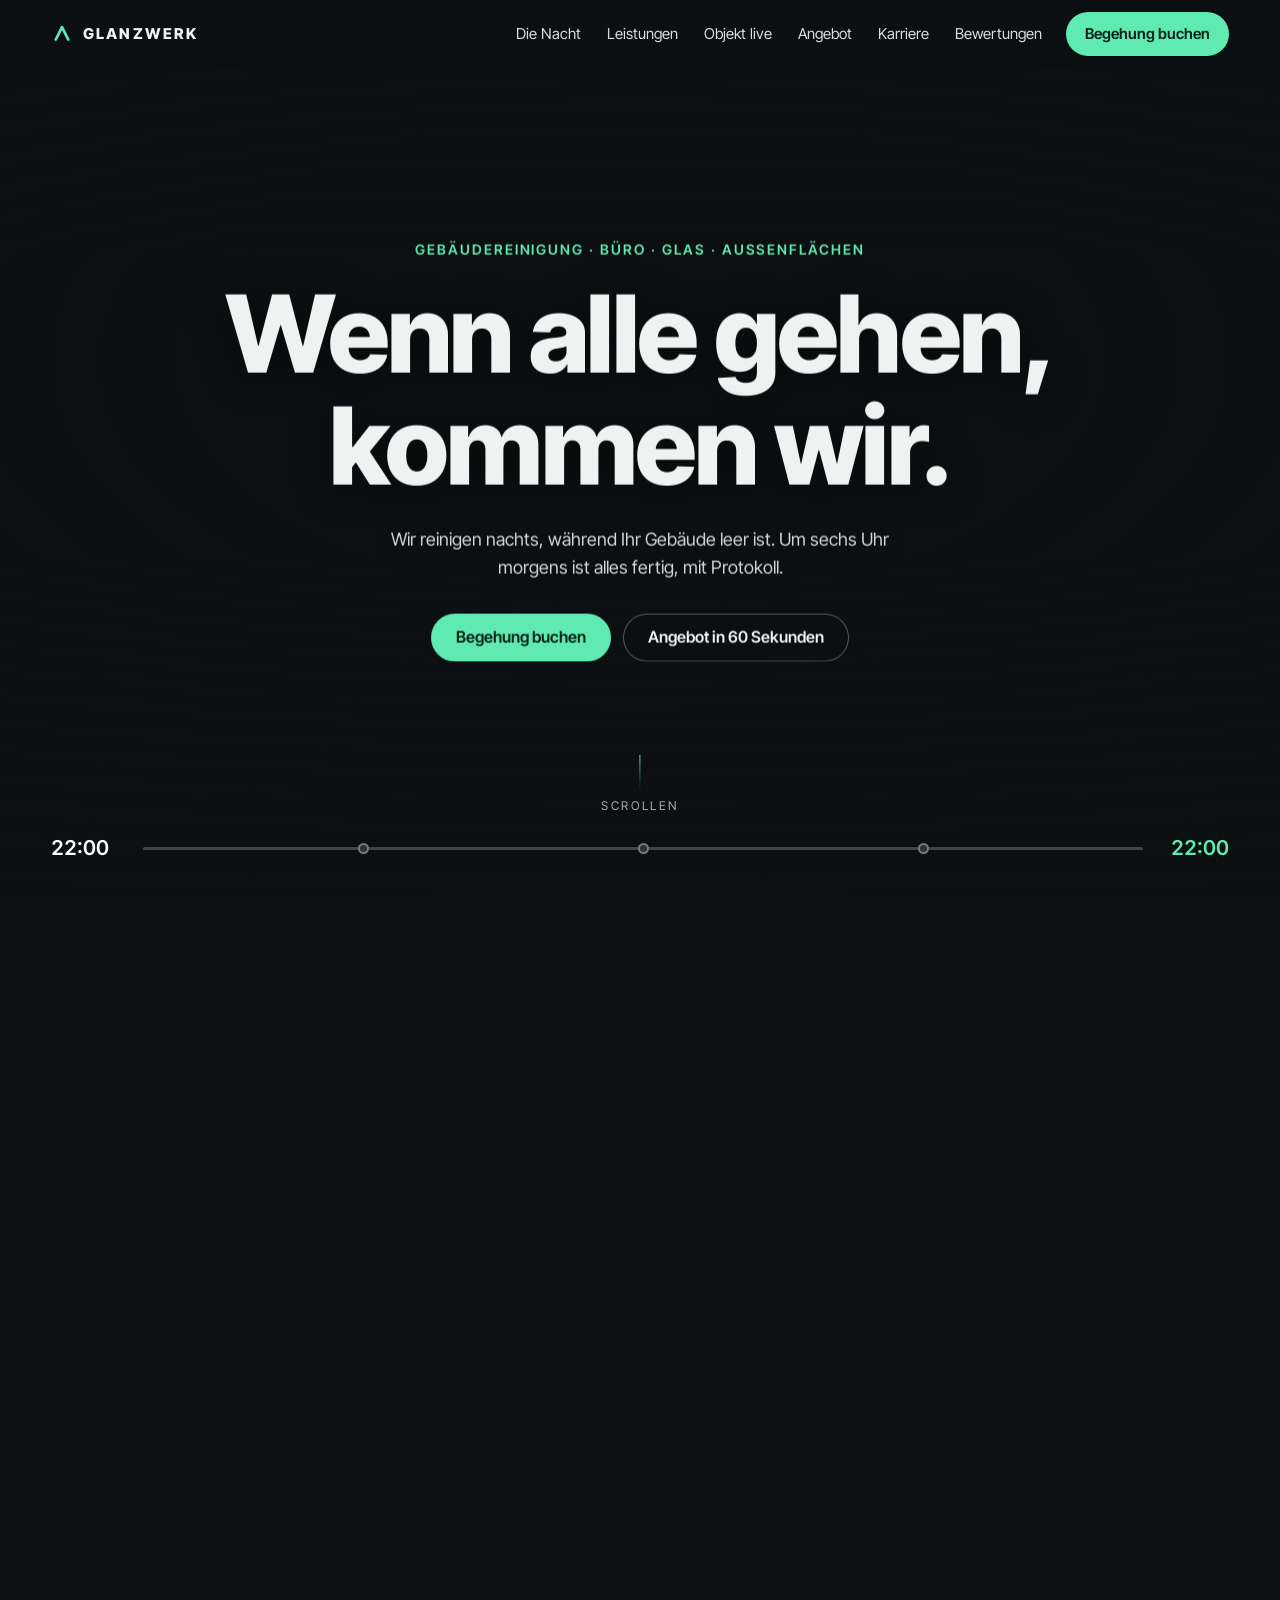
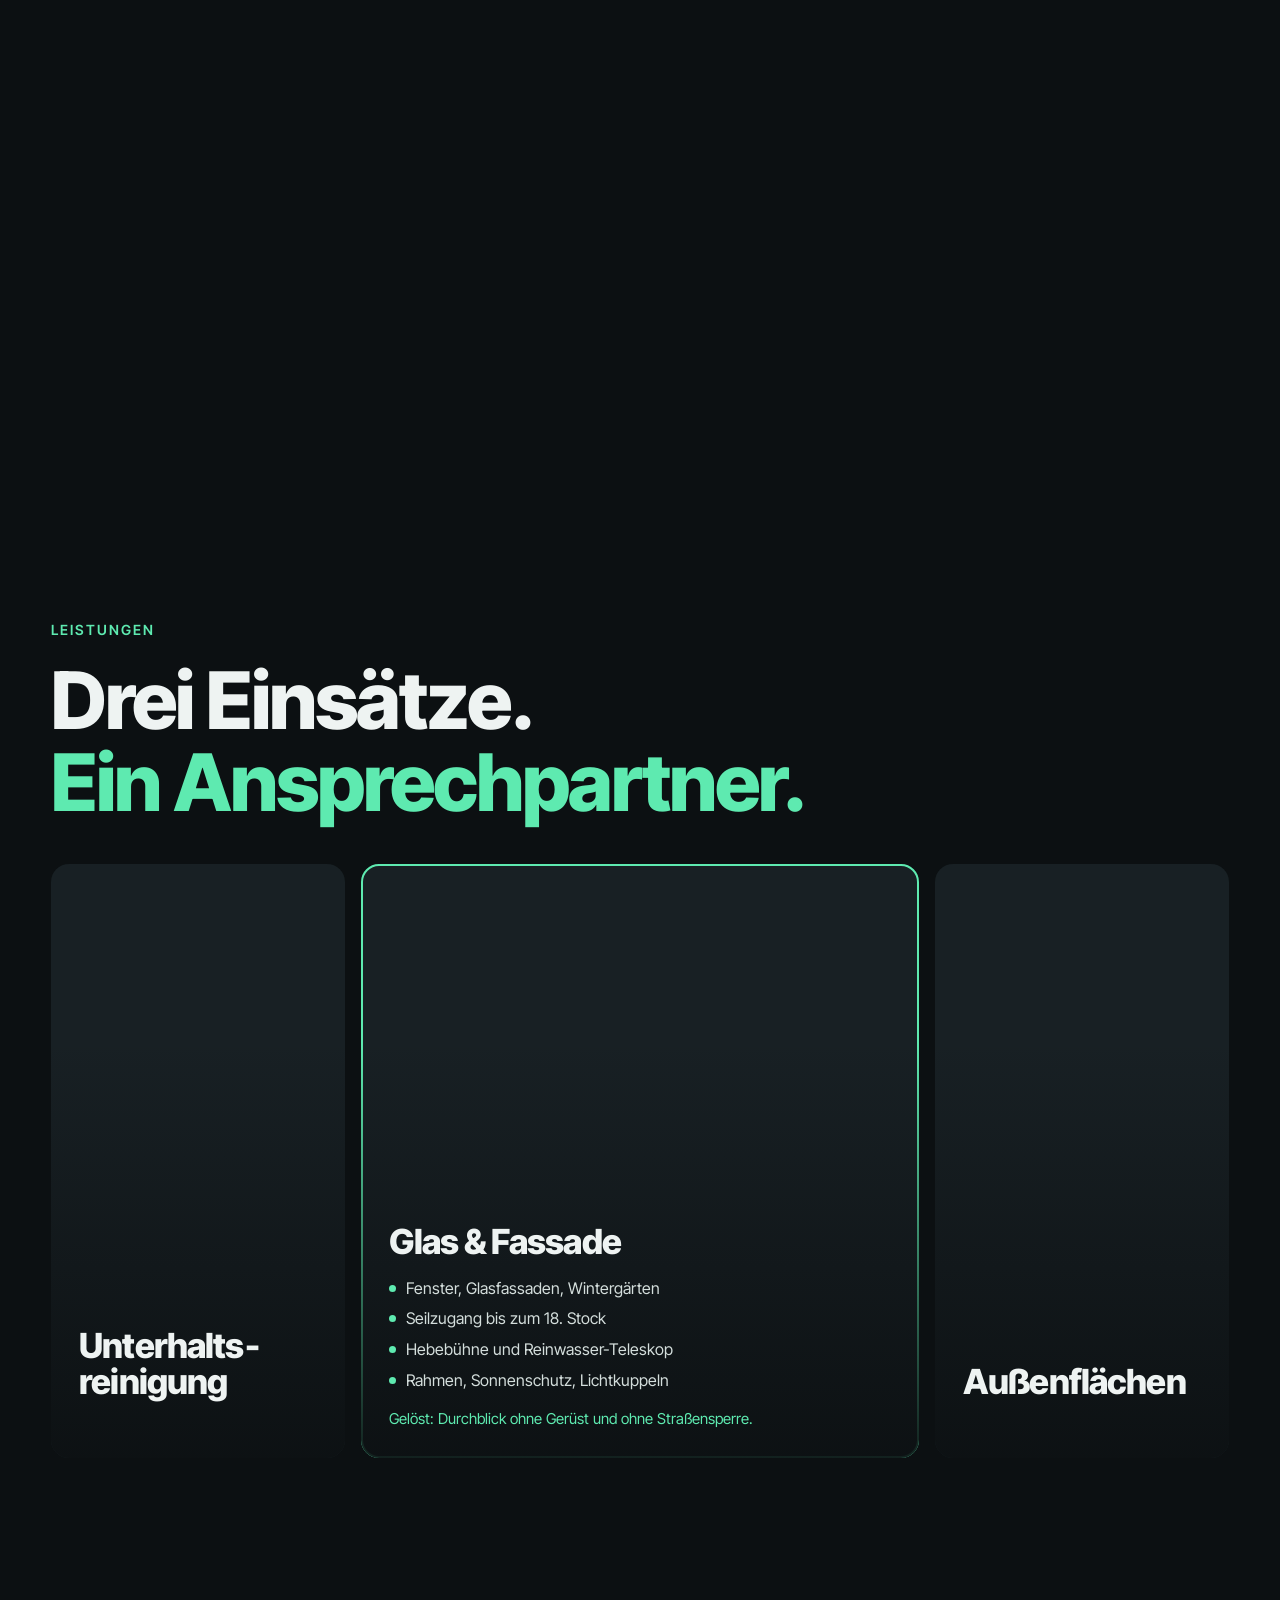
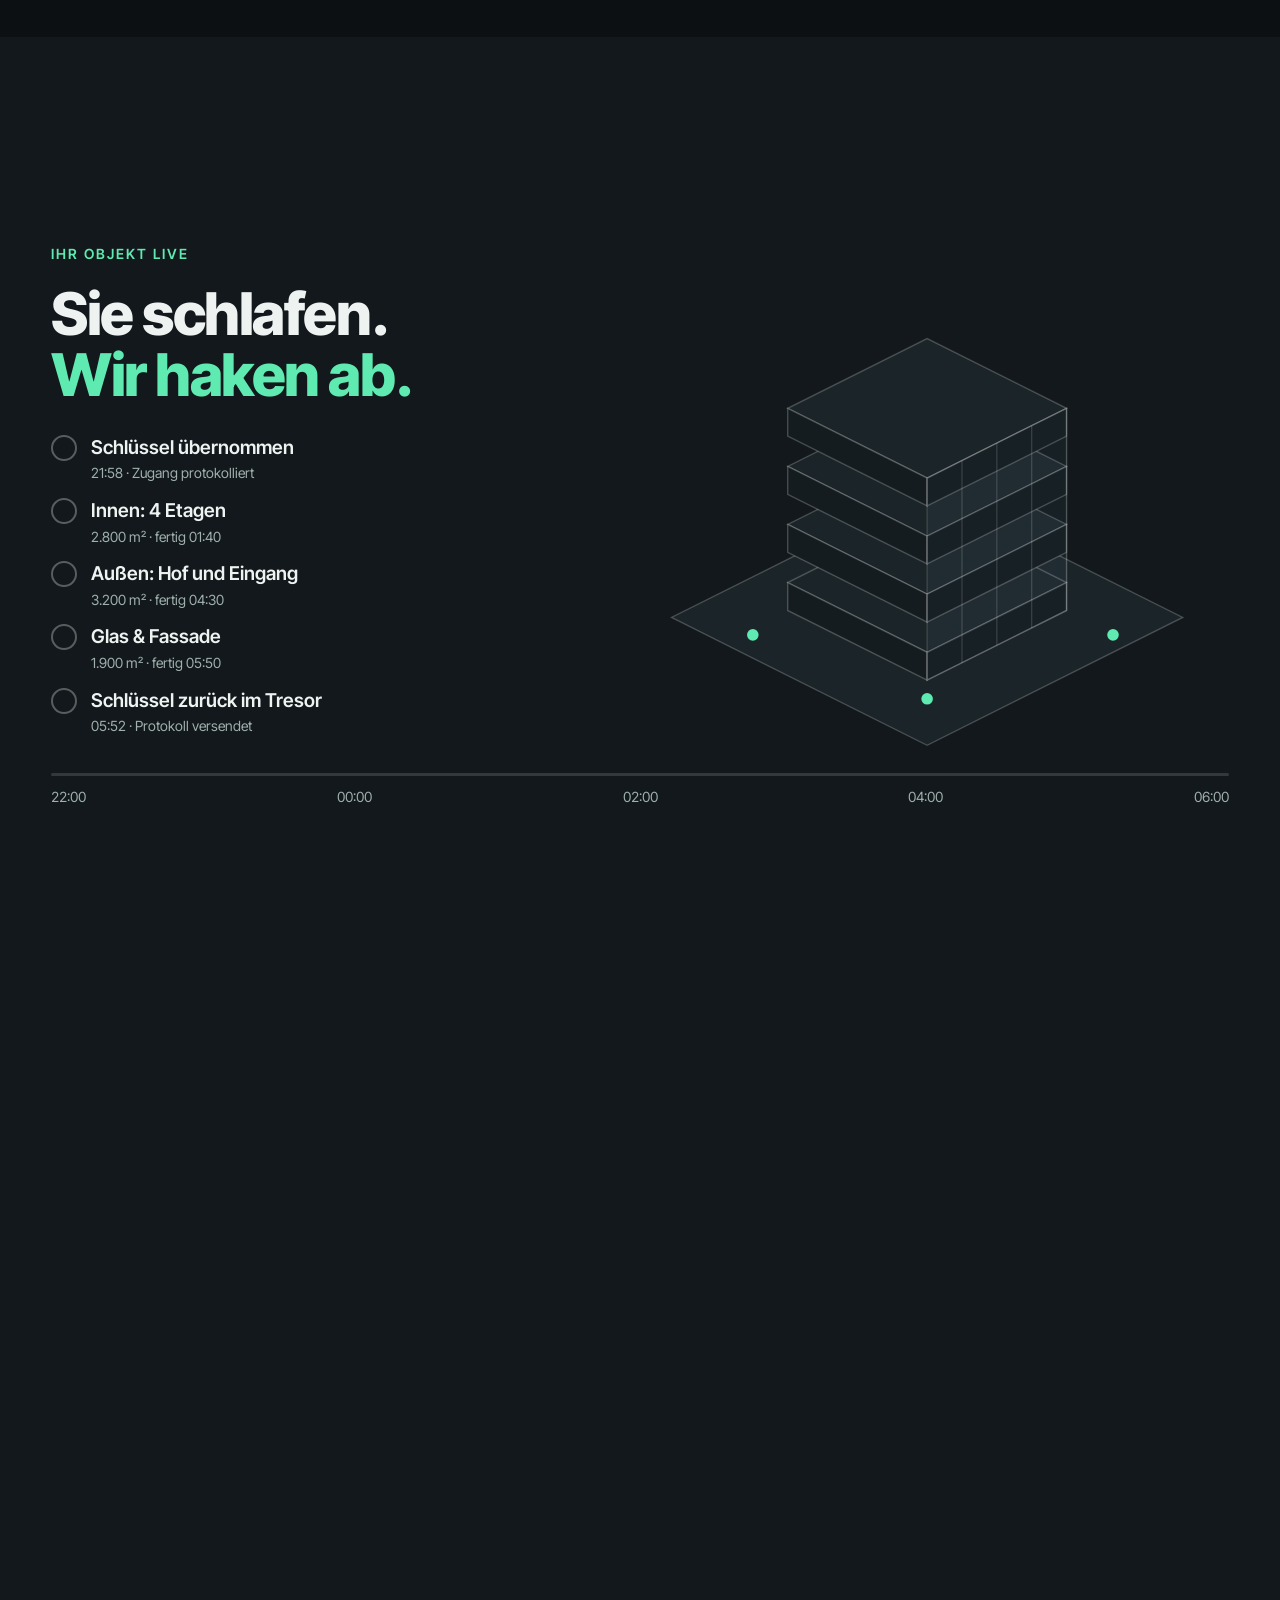
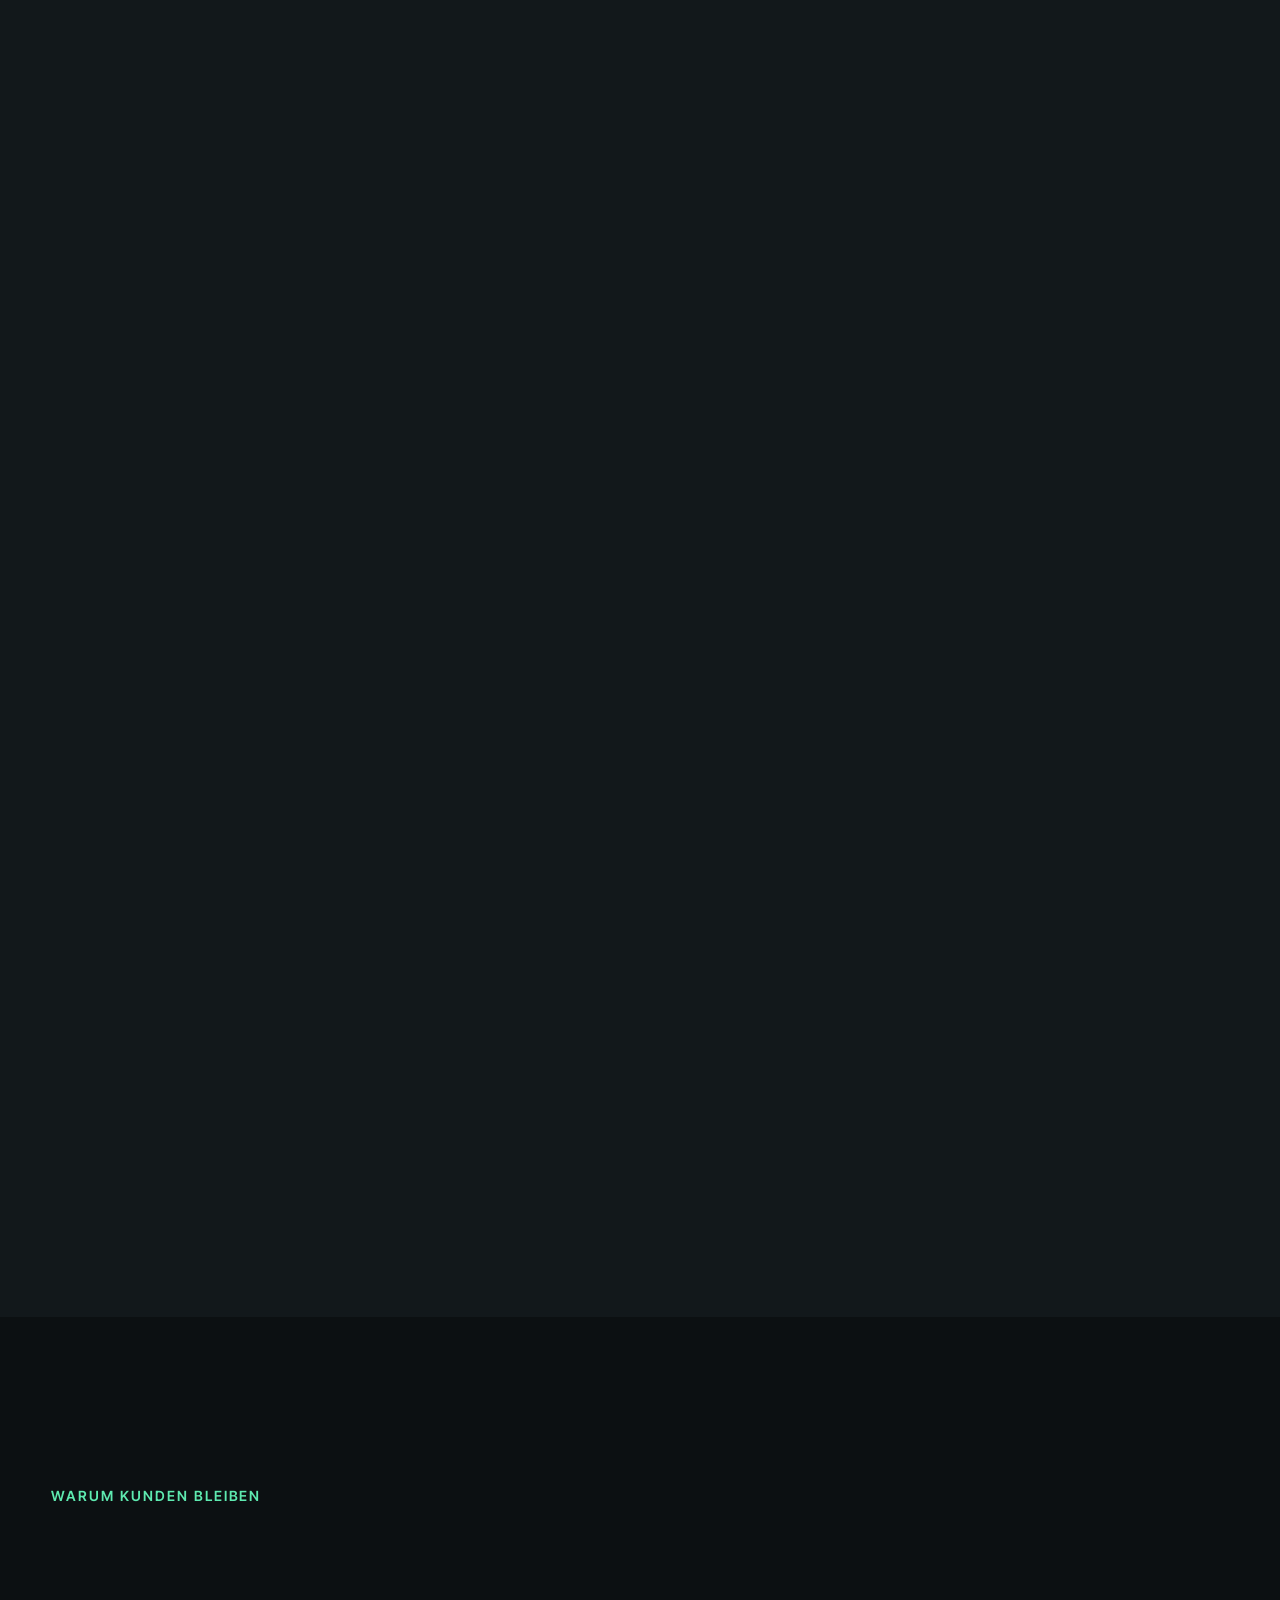
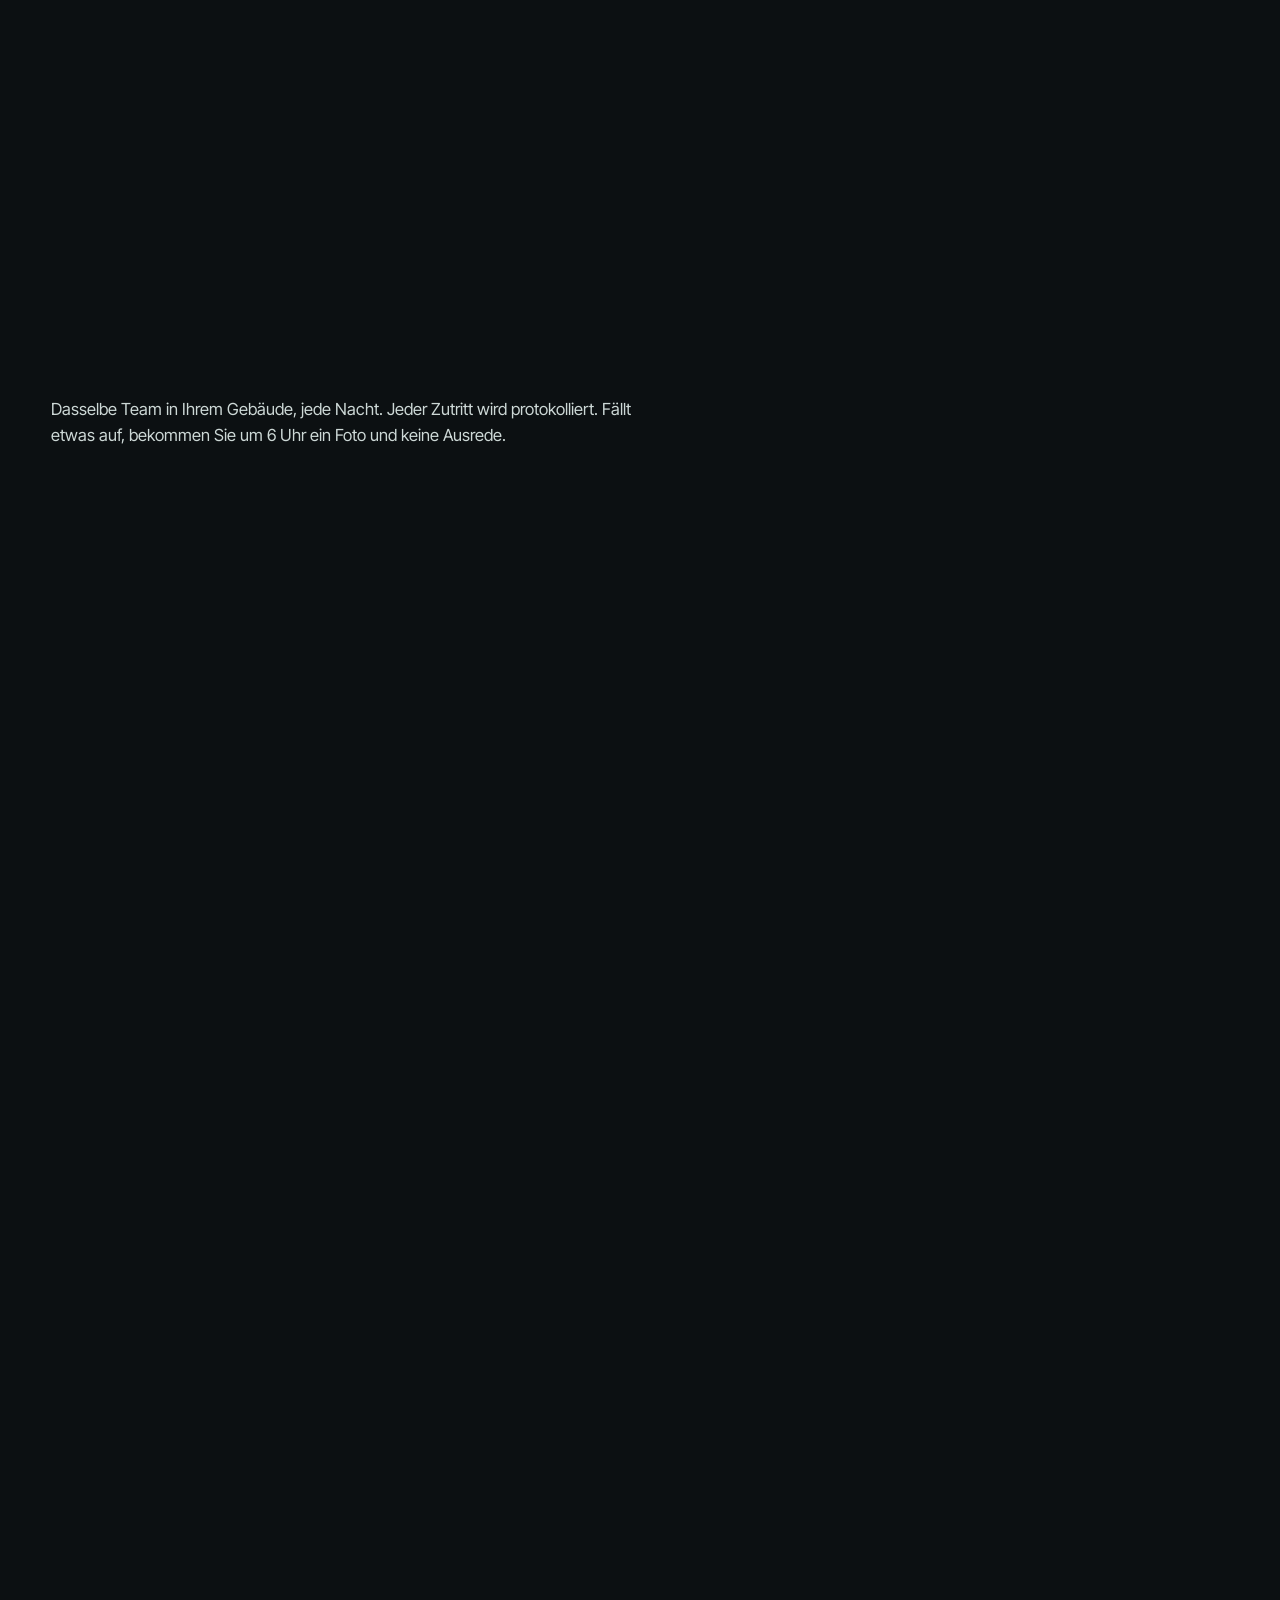
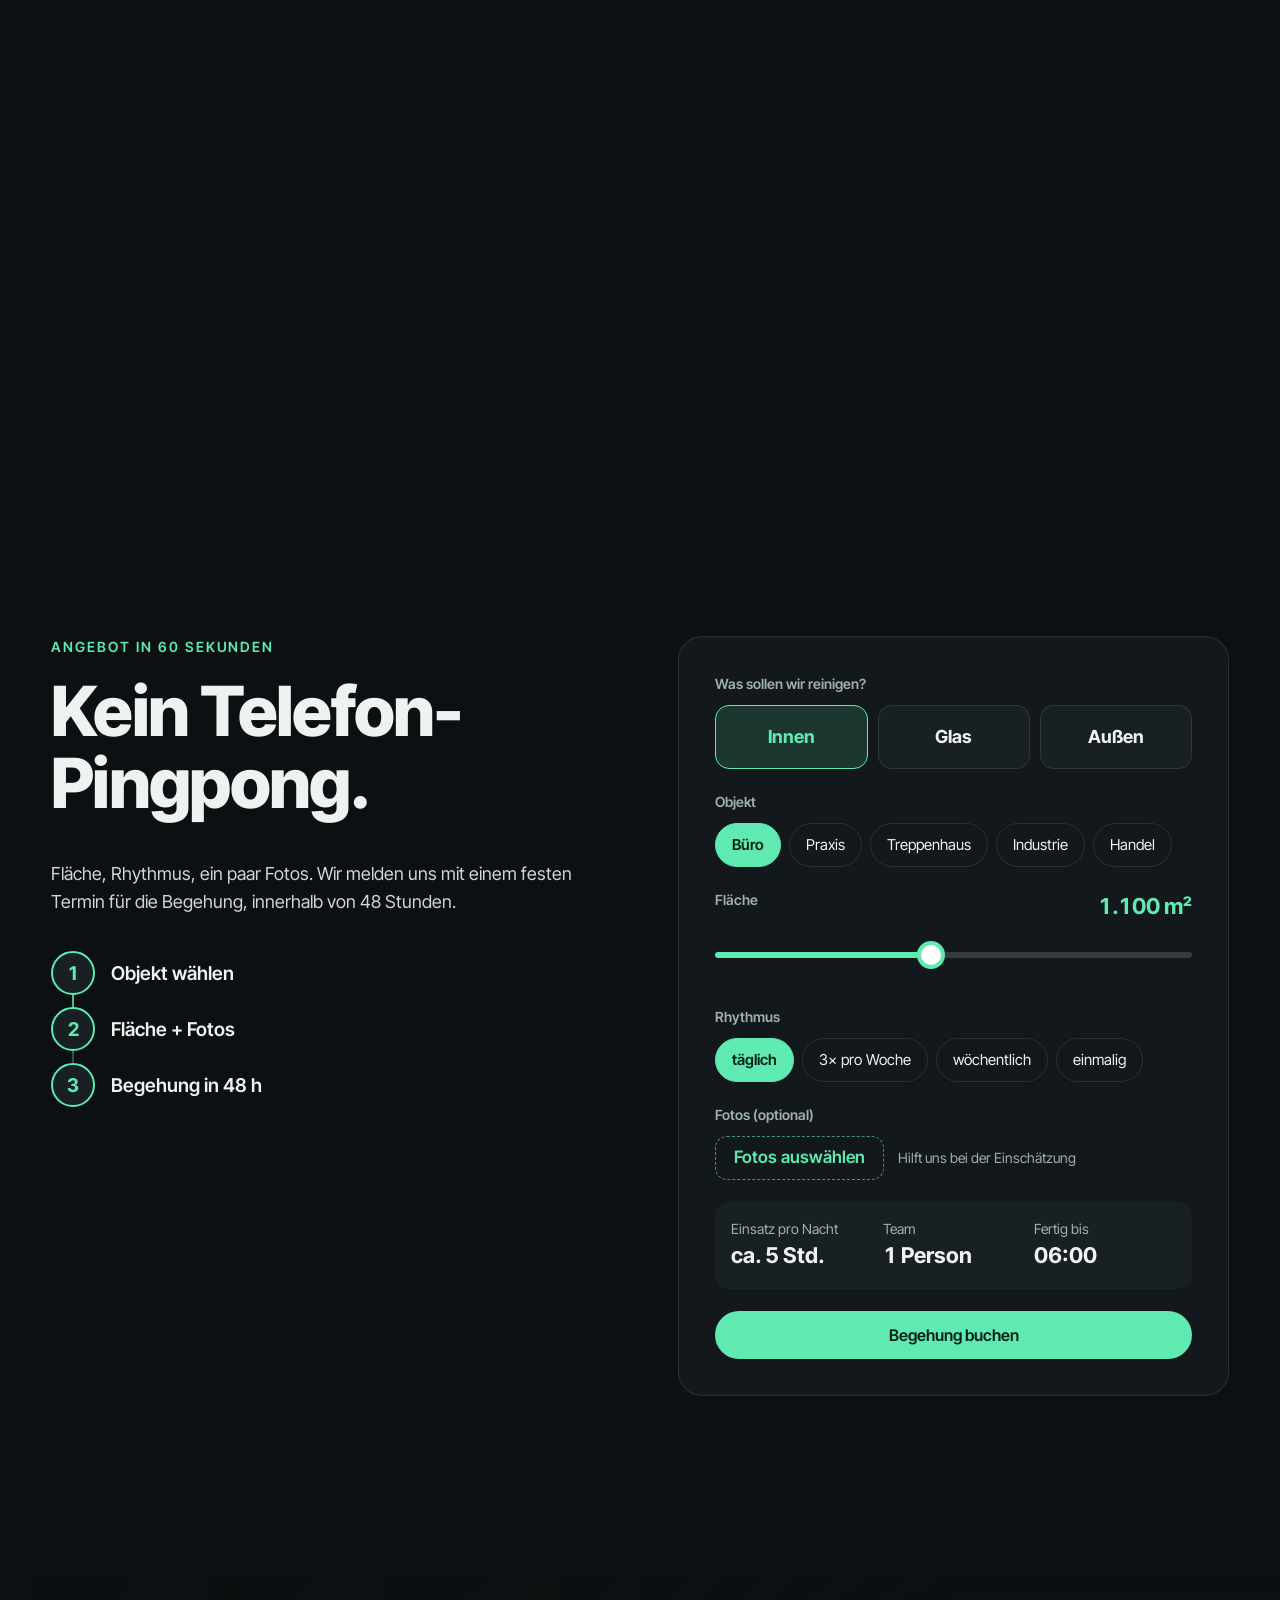
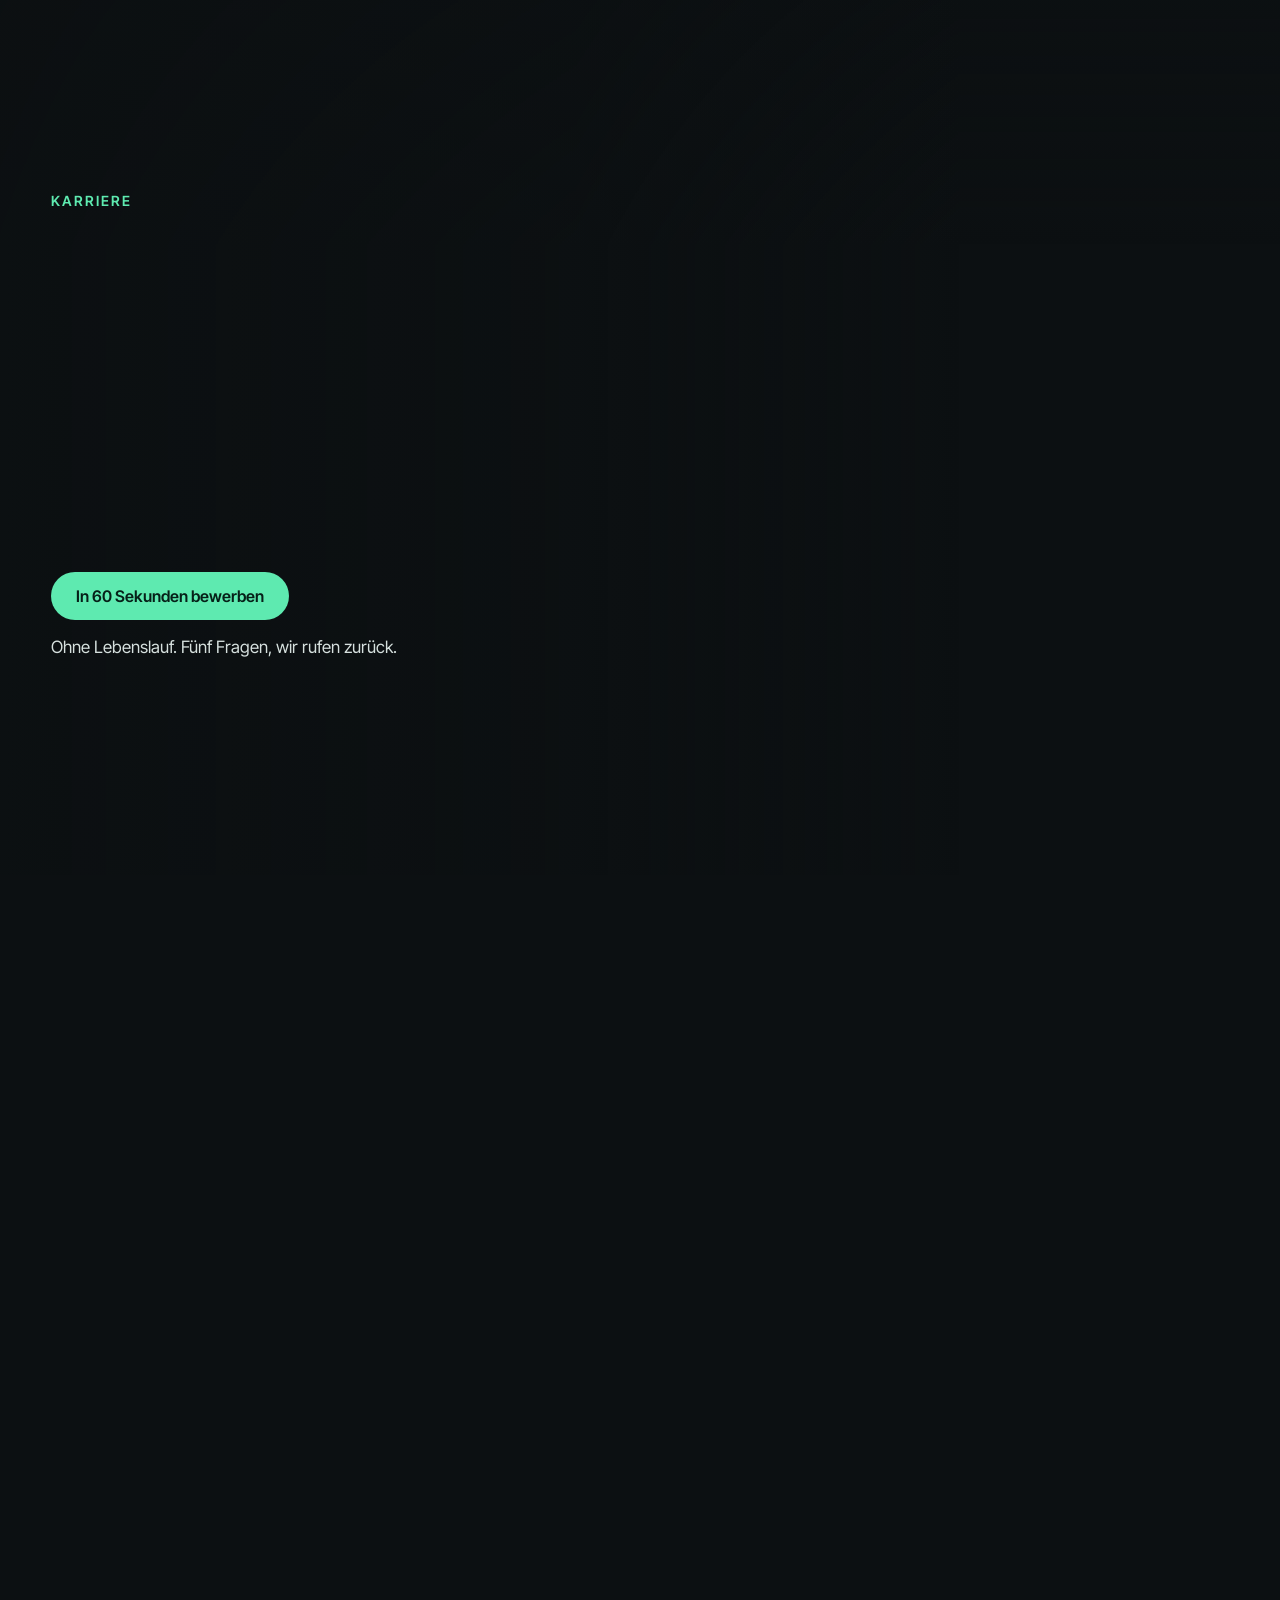
==== site/index.html @ 880ad634 "GLANZWERK: Musterseite Gebäudereinigung, Grundgerüst nach Storyboard MIX-A Co-Authored-By: Claude Op" ====
<!doctype html>
<html lang="de">
<head>
<meta charset="utf-8">
<meta name="viewport" content="width=device-width, initial-scale=1, viewport-fit=cover">
<title>GLANZWERK · Gebäudereinigung über Nacht</title>
<meta name="description" content="GLANZWERK Gebäudereinigung: Büro, Glas & Fassade, Außenflächen. Nachts gereinigt, morgens wie neu. Angebot in 60 Sekunden, Begehung in 48 Stunden.">
<meta name="theme-color" content="#0c1012">
<link rel="preconnect" href="https://fonts.googleapis.com">
<link rel="preconnect" href="https://fonts.gstatic.com" crossorigin>
<link href="https://fonts.googleapis.com/css2?family=Inter+Tight:wght@400;500;600;700;800&display=swap" rel="stylesheet">
<link rel="stylesheet" href="assets/css/style.css?v=1">
<link rel="icon" href="data:image/svg+xml,%3Csvg xmlns='http://www.w3.org/2000/svg' viewBox='0 0 32 32'%3E%3Crect width='32' height='32' rx='7' fill='%230c1012'/%3E%3Cpath d='M9 22 L16 8 L23 22' fill='none' stroke='%235eeab0' stroke-width='3' stroke-linecap='round' stroke-linejoin='round'/%3E%3C/svg%3E">
</head>
<body>

<header class="nav">
  <a class="brand" href="#top" aria-label="Zum Anfang"><span class="mark"></span><span data-firma>GLANZWERK</span></a>
  <nav class="menu" aria-label="Hauptmenü">
    <a href="#nacht">Die Nacht</a>
    <a href="#leistungen">Leistungen</a>
    <a href="#live">Objekt live</a>
    <a href="#angebot">Angebot</a>
    <a href="#karriere">Karriere</a>
    <a href="#bewertungen">Bewertungen</a>
    <button class="btn btn-mint menu-cta" data-open="termin">Begehung buchen</button>
  </nav>
  <button class="btn btn-mint nav-cta" data-open="termin">Begehung buchen</button>
  <button class="nav-burger" aria-label="Menü öffnen" aria-expanded="false"><i></i><i></i></button>
</header>

<main id="top">

<!-- KAPITEL 1: EINE NACHT, EIN GEBÄUDE (Film) -->
<section class="ch night" id="nacht" aria-label="Eine Nacht, ein Gebäude">
  <div class="stage">
    <div class="scene s0" data-scene="0">
      <img class="ph-img" data-img="nacht-buero" alt="Leeres Büro bei Nacht, Boden mit Fußspuren">
      <video class="vid" data-key="buero" data-src="assets/vid/buero" muted playsinline preload="auto"></video>
      <img class="after" data-img="buero-sauber" alt="">
    </div>
    <div class="scene s2" data-scene="2">
      <img data-img="hof-vorher" alt="Großer Hof bei Nacht unter Flutlicht, Pflaster voller Moos">
      <div class="stripes" data-need="hof-sauber"><img data-img="hof-sauber" alt=""></div>
      <video class="vid" data-key="hof" data-src="assets/vid/hof" muted playsinline preload="auto"></video>
    </div>
    <div class="scene s3" data-scene="3">
      <img data-img="fassade" alt="Industriekletterer am Seil vor der Glasfassade">
      <video class="vid" data-key="fassade" data-src="assets/vid/fassade" muted playsinline preload="auto"></video>
    </div>
    <div class="scene s4" data-scene="4">
      <img data-img="morgen" alt="Gebäude bei Sonnenaufgang, alles sauber">
    </div>
    <div class="shade"></div>

    <div class="beat b-hero">
      <p class="kicker">Gebäudereinigung · Büro · Glas · Außenflächen</p>
      <h1>Wenn alle gehen,<br>kommen wir.</h1>
      <p class="lead">Wir reinigen nachts, während Ihr Gebäude leer ist. Um sechs Uhr morgens ist alles fertig, mit Protokoll.</p>
      <div class="row"><button class="btn btn-mint" data-open="termin">Begehung buchen</button><a class="btn btn-ghost" href="#angebot">Angebot in 60 Sekunden</a></div>
    </div>
    <div class="beat b-step" data-b="1">
      <span class="num">Innen</span>
      <h2>Unterhaltsreinigung</h2>
      <p>Tische, Küchen, Sanitär, Müll. Zum Schluss poliert die Einscheibenmaschine den Steinboden, bis er spiegelt.</p>
    </div>
    <div class="beat b-step b-big" data-b="2">
      <span class="num">Außen</span>
      <h2><span class="count" data-to="3200">0</span> m²</h2>
      <p>Flächenreiniger mit Hochdruck holt Moos, Algen und Kaugummi aus dem Pflaster. Bahn für Bahn, unter Flutlicht.</p>
    </div>
    <div class="beat b-step" data-b="3">
      <span class="num">Glas</span>
      <h2>Klar. Bis zum 18. Stock.</h2>
      <p>Industriekletterer am Seil, wo keine Hebebühne hinkommt. Streifenfrei abgezogen, mit Reinwasser.</p>
    </div>
    <div class="beat b-end" data-b="4">
      <h2>Morgens: wie neu.</h2>
      <p class="note"><span class="dot"></span>Reinigung abgeschlossen 05:52 · Protokoll liegt in Ihrem Postfach</p>
    </div>

    <div class="timebar" aria-hidden="true">
      <span class="tb-label">22:00</span>
      <div class="tb-line"><i></i><b style="left:22%"></b><b style="left:50%"></b><b style="left:78%"></b></div>
      <span class="tb-clock">22:00</span>
    </div>
    <div class="scroll-hint" aria-hidden="true"><span></span>Scrollen</div>
  </div>
</section>

<!-- KAPITEL 2: LEISTUNGEN (Motion) -->
<section class="ch sec services" id="leistungen">
  <div class="wrap">
    <p class="kicker">Leistungen</p>
    <h2 class="h-sec">Drei Einsätze.<br><span class="mint">Ein Ansprechpartner.</span></h2>
    <div class="cards">
      <article class="card" tabindex="0">
        <img data-img="l-innen" alt="Reinigungskraft wischt nachts einen Schreibtisch">
        <div class="card-in">
          <h3>Unterhalts&shy;reinigung</h3>
          <ul><li>Büros, Praxen, Kanzleien</li><li>Sanitär, Küchen, Besprechungsräume</li><li>Bodenpflege mit Einscheibenmaschine</li><li>täglich, 3× pro Woche oder wöchentlich</li></ul>
          <p class="fix">Gelöst: Keine Reinigung mehr, die tagsüber im Weg steht.</p>
        </div>
      </article>
      <article class="card is-open" tabindex="0">
        <img data-img="l-glas" alt="Abzieher zieht eine klare Bahn über die Glasfassade">
        <div class="card-in">
          <h3>Glas &amp; Fassade</h3>
          <ul><li>Fenster, Glasfassaden, Wintergärten</li><li>Seilzugang bis zum 18. Stock</li><li>Hebebühne und Reinwasser-Teleskop</li><li>Rahmen, Sonnenschutz, Lichtkuppeln</li></ul>
          <p class="fix">Gelöst: Durchblick ohne Gerüst und ohne Straßensperre.</p>
        </div>
      </article>
      <article class="card" tabindex="0">
        <img data-img="l-aussen" alt="Flächenreiniger zieht eine saubere Bahn durch das Pflaster">
        <div class="card-in">
          <h3>Außen&shy;flächen</h3>
          <ul><li>Höfe, Parkdecks, Eingänge</li><li>Hochdruck mit Flächenreiniger</li><li>Moos, Algen, Kaugummi, Öl</li><li>Fugen neu verfüllen auf Wunsch</li></ul>
          <p class="fix">Gelöst: Tausende Quadratmeter in einer Nacht, ohne Absperrung am Tag.</p>
        </div>
      </article>
    </div>
  </div>
</section>

<!-- KAPITEL 3: OBJEKT LIVE (Motion) -->
<section class="ch live" id="live">
  <div class="stage live-stage">
    <div class="wrap live-grid">
      <div class="live-text">
        <p class="kicker">Ihr Objekt live</p>
        <h2 class="h-sec">Sie schlafen.<br><span class="mint">Wir haken ab.</span></h2>
        <ul class="checks">
          <li data-k="0"><i></i><span>Schlüssel übernommen<small>21:58 · Zugang protokolliert</small></span></li>
          <li data-k="1"><i></i><span>Innen: 4 Etagen<small>2.800 m² · fertig 01:40</small></span></li>
          <li data-k="2"><i></i><span>Außen: Hof und Eingang<small>3.200 m² · fertig 04:30</small></span></li>
          <li data-k="3"><i></i><span>Glas &amp; Fassade<small>1.900 m² · fertig 05:50</small></span></li>
          <li data-k="4"><i></i><span>Schlüssel zurück im Tresor<small>05:52 · Protokoll versendet</small></span></li>
        </ul>
      </div>
      <div class="live-vis">
        <svg class="iso" viewBox="0 0 520 440" aria-label="Gebäude im Querschnitt, Bereiche werden nacheinander als erledigt markiert">
          <g class="ground" data-k="2"><path d="M40 330 L260 440 L480 330 L260 220 Z"/></g>
          <g class="floors" data-k="1">
            <g class="fl"><path class="top" d="M140 300 L260 360 L380 300 L260 240 Z"/><path class="l" d="M140 300 L260 360 L260 384 L140 324 Z"/><path class="r" d="M260 360 L380 300 L380 324 L260 384 Z"/></g>
            <g class="fl"><path class="top" d="M140 250 L260 310 L380 250 L260 190 Z"/><path class="l" d="M140 250 L260 310 L260 334 L140 274 Z"/><path class="r" d="M260 310 L380 250 L380 274 L260 334 Z"/></g>
            <g class="fl"><path class="top" d="M140 200 L260 260 L380 200 L260 140 Z"/><path class="l" d="M140 200 L260 260 L260 284 L140 224 Z"/><path class="r" d="M260 260 L380 200 L380 224 L260 284 Z"/></g>
            <g class="fl"><path class="top" d="M140 150 L260 210 L380 150 L260 90 Z"/><path class="l" d="M140 150 L260 210 L260 234 L140 174 Z"/><path class="r" d="M260 210 L380 150 L380 174 L260 234 Z"/></g>
          </g>
          <g class="facade" data-k="3"><path d="M380 150 L380 324 M350 165 L350 339 M320 180 L320 354 M290 195 L290 369" /><path class="glass" d="M260 210 L380 150 L380 324 L260 384 Z"/></g>
          <g class="pins">
            <circle cx="260" cy="400" r="5"/><circle cx="420" cy="345" r="5"/><circle cx="110" cy="345" r="5"/>
          </g>
        </svg>
        <div class="proto" data-k="4">
          <div class="proto-h"><span class="dot"></span>Reinigung abgeschlossen<b>05:52</b></div>
          <div class="proto-imgs"><span data-need="nacht-buero"><img data-img="nacht-buero" alt="Vorher"><em>Vorher</em></span><span data-need="buero-sauber"><img data-img="buero-sauber" alt="Nachher"><em>Nachher</em></span></div>
          <p>14 Räume · 3 Sanitärbereiche · Boden poliert · 2 Hinweise</p>
        </div>
      </div>
    </div>
    <div class="wrap">
      <div class="tl"><div class="tl-line"><i></i></div><div class="tl-t"><span>22:00</span><span>00:00</span><span>02:00</span><span>04:00</span><span>06:00</span></div></div>
    </div>
  </div>
</section>

<!-- KAPITEL 4: VERTRAUEN (Kinetik-Typo) -->
<section class="ch trust" id="vertrauen">
  <div class="stage trust-stage">
    <div class="wrap">
      <p class="kicker">Warum Kunden bleiben</p>
      <div class="kin">
        <span>Versichert.</span>
        <span>Feste Teams.</span>
        <span>Schlüssel im Tresor.</span>
        <span>Protokoll jeden Morgen.</span>
      </div>
      <p class="trust-sub">Dasselbe Team in Ihrem Gebäude, jede Nacht. Jeder Zutritt wird protokolliert. Fällt etwas auf, bekommen Sie um 6 Uhr ein Foto und keine Ausrede.</p>
    </div>
  </div>
</section>

<!-- KAPITEL 5: ANGEBOT (Konfigurator) -->
<section class="ch sec offer" id="angebot">
  <div class="wrap offer-grid">
    <div>
      <p class="kicker">Angebot in 60 Sekunden</p>
      <h2 class="h-sec">Kein Telefon-<br>Pingpong.</h2>
      <p class="lead">Fläche, Rhythmus, ein paar Fotos. Wir melden uns mit einem festen Termin für die Begehung, innerhalb von 48 Stunden.</p>
      <ol class="steps3"><li><b>1</b>Objekt wählen</li><li><b>2</b>Fläche + Fotos</li><li><b>3</b>Begehung in 48 h</li></ol>
    </div>
    <form class="cfg" id="cfg" onsubmit="return false">
      <fieldset>
        <legend>Was sollen wir reinigen?</legend>
        <div class="tog">
          <label><input type="checkbox" name="art" value="innen" checked><span>Innen</span></label>
          <label><input type="checkbox" name="art" value="glas"><span>Glas</span></label>
          <label><input type="checkbox" name="art" value="aussen"><span>Außen</span></label>
        </div>
      </fieldset>
      <fieldset>
        <legend>Objekt</legend>
        <div class="chips">
          <label><input type="radio" name="obj" value="Büro" checked><span>Büro</span></label>
          <label><input type="radio" name="obj" value="Praxis"><span>Praxis</span></label>
          <label><input type="radio" name="obj" value="Treppenhaus"><span>Treppenhaus</span></label>
          <label><input type="radio" name="obj" value="Industrie"><span>Industrie</span></label>
          <label><input type="radio" name="obj" value="Handel"><span>Handel</span></label>
        </div>
      </fieldset>
      <fieldset>
        <legend>Fläche <output id="m2">1.200 m²</output></legend>
        <input type="range" id="area" min="0" max="100" value="45" aria-label="Fläche in Quadratmetern">
      </fieldset>
      <fieldset>
        <legend>Rhythmus</legend>
        <div class="chips">
          <label><input type="radio" name="int" value="5" checked><span>täglich</span></label>
          <label><input type="radio" name="int" value="3"><span>3× pro Woche</span></label>
          <label><input type="radio" name="int" value="1"><span>wöchentlich</span></label>
          <label><input type="radio" name="int" value="0"><span>einmalig</span></label>
        </div>
      </fieldset>
      <fieldset>
        <legend>Fotos (optional)</legend>
        <label class="upload"><input type="file" id="pics" accept="image/*" multiple><span>Fotos auswählen</span><em id="picn">Hilft uns bei der Einschätzung</em></label>
      </fieldset>
      <div class="result" aria-live="polite">
        <div><small>Einsatz pro Nacht</small><b id="r-h">ca. 4 Std.</b></div>
        <div><small>Team</small><b id="r-t">1 Person</b></div>
        <div><small>Fertig bis</small><b>06:00</b></div>
      </div>
      <button class="btn btn-mint btn-wide" type="button" data-open="termin">Begehung buchen</button>
    </form>
  </div>
</section>

<!-- KAPITEL 6: KARRIERE (Foto + Kinetik + 60-Sekunden-Bewerbung) -->
<section class="ch career" id="karriere">
  <div class="stage career-stage">
    <div class="career-bg" data-need="karriere"><img data-img="karriere" alt="Junge Reinigungstechnikerin auf dem Dach bei Sonnenaufgang"><video class="vid" data-key="karriere" data-src="assets/vid/karriere" muted playsinline loop preload="metadata"></video></div>
    <div class="shade shade-l"></div>
    <div class="wrap career-in">
      <p class="kicker">Karriere</p>
      <div class="kin kin-c">
        <span>Feste Touren.</span>
        <span>Feste Crew.</span>
        <span>Bezahlte Fahrzeit.</span>
        <span>Führerschein? Zahlen wir mit.</span>
      </div>
      <button class="btn btn-mint" data-open="bewerbung">In 60 Sekunden bewerben</button>
      <p class="career-sub">Ohne Lebenslauf. Fünf Fragen, wir rufen zurück.</p>
    </div>
  </div>
</section>

<!-- KAPITEL 7: BEWERTUNGEN -->
<section class="ch sec reviews" id="bewertungen">
  <div class="wrap">
    <p class="kicker">Bewertungen</p>
    <h2 class="h-sec">Was Kunden sagen.</h2>
    <p class="demo-hint">Musterseite: Hier stehen später Ihre echten Noten von Google und Tripadvisor, mit Link und Stand-Datum. Die Werte unten sind Beispiele.</p>
    <div class="scores">
      <div class="score" data-score="4.9" data-n="127">
        <div class="sc-h"><span class="pf">Google</span><span class="bsp">Beispiel</span></div>
        <div class="sc-v"><b class="sc-num">0,0</b><span class="stars"><i></i></span></div>
        <small><span class="sc-n">0</span> Bewertungen · Stand: Beispielwert</small>
      </div>
      <div class="score" data-score="4.8" data-n="38">
        <div class="sc-h"><span class="pf">Tripadvisor</span><span class="bsp">Beispiel</span></div>
        <div class="sc-v"><b class="sc-num">0,0</b><span class="stars"><i></i></span></div>
        <small><span class="sc-n">0</span> Bewertungen · Stand: Beispielwert</small>
      </div>
    </div>
    <div class="ticker" aria-hidden="true"><div class="tk-in">
      <span>pünktlich</span><span>streifenfrei</span><span>feste Ansprechpartnerin</span><span>Schlüssel sicher</span><span>flexibel nachts</span><span>Protokoll mit Fotos</span><span>gründlich</span><span>freundliches Team</span>
      <span>pünktlich</span><span>streifenfrei</span><span>feste Ansprechpartnerin</span><span>Schlüssel sicher</span><span>flexibel nachts</span><span>Protokoll mit Fotos</span><span>gründlich</span><span>freundliches Team</span>
    </div></div>
    <div class="quotes">
      <blockquote class="q on"><p>„Seit dem Wechsel ist der Boden jeden Morgen wie poliert, und wir bekommen um sechs ein Protokoll mit Fotos.“</p><cite>Beispiel · noch keine echte Bewertung</cite></blockquote>
      <blockquote class="q"><p>„Die Glasfassade war in einer Nacht fertig. Keine Hebebühne vor dem Eingang, kein Kunde hat etwas gemerkt.“</p><cite>Beispiel · noch keine echte Bewertung</cite></blockquote>
      <blockquote class="q"><p>„Feste Ansprechpartnerin, festes Team. Wir mussten seit Monaten nichts mehr reklamieren.“</p><cite>Beispiel · noch keine echte Bewertung</cite></blockquote>
    </div>
  </div>
</section>

</main>

<footer class="foot">
  <div class="wrap foot-grid">
    <div>
      <a class="brand" href="#top"><span class="mark"></span><span data-firma>GLANZWERK</span></a>
      <p>Gebäudereinigung über Nacht.<br>Büro · Glas &amp; Fassade · Außenflächen</p>
    </div>
    <div>
      <h4>Kontakt</h4>
      <p>Musterstraße 1, 12345 Musterstadt<br><a href="tel:+490000000000">0000 000 000</a><br>Notdienst rund um die Uhr</p>
    </div>
    <div>
      <h4>Schnell</h4>
      <p><button class="lnk" data-open="termin">Begehung buchen</button><br><button class="lnk" data-open="bewerbung">Bewerben</button><br><a href="#angebot">Angebot in 60 Sekunden</a></p>
    </div>
    <div>
      <h4>Rechtliches</h4>
      <p><button class="lnk" data-open="impressum">Impressum</button><br><button class="lnk" data-open="impressum">Datenschutz</button></p>
    </div>
  </div>
  <p class="wrap foot-demo">Musterseite für Gebäudereinigungen. GLANZWERK ist ein erfundener Betrieb, alle Werte sind Beispiele.</p>
</footer>

<!-- Dialoge -->
<dialog class="modal" id="m-termin" aria-label="Begehung buchen">
  <form method="dialog" class="m-in">
    <button class="m-x" value="x" aria-label="Schließen">×</button>
    <p class="kicker">Begehung buchen</p>
    <h3>Wir kommen vorbei und schauen es uns an.</h3>
    <p class="m-sum" id="m-sum"></p>
    <label>Firma<input name="firma" autocomplete="organization" required></label>
    <label>Ansprechpartner<input name="name" autocomplete="name" required></label>
    <label>Telefon<input name="tel" type="tel" autocomplete="tel" required></label>
    <fieldset class="slots"><legend>Wunschtermin</legend>
      <div class="chips" id="slots"></div>
    </fieldset>
    <button class="btn btn-mint btn-wide" value="ok">Termin anfragen</button>
  </form>
</dialog>

<dialog class="modal" id="m-bewerbung" aria-label="Bewerbung in 60 Sekunden">
  <div class="m-in apply">
    <button class="m-x" data-close aria-label="Schließen">×</button>
    <p class="kicker">Bewerbung in 60 Sekunden</p>
    <div class="ap-bar"><i></i></div>
    <p class="ap-n">Frage 1 von 5</p>
    <div class="ap-card">
      <h3 class="ap-q"></h3>
      <div class="ap-a"></div>
    </div>
    <form class="ap-done" hidden onsubmit="return false">
      <h3>Fast geschafft.</h3>
      <label>Vorname<input name="vn" autocomplete="given-name" required></label>
      <label>Handy<input name="tel" type="tel" autocomplete="tel" required></label>
      <button class="btn btn-mint btn-wide" type="submit">Abschicken</button>
    </form>
  </div>
</dialog>

<dialog class="modal" id="m-impressum" aria-label="Impressum">
  <form method="dialog" class="m-in">
    <button class="m-x" value="x" aria-label="Schließen">×</button>
    <h3>Impressum</h3>
    <p>Musterseite für Gebäudereinigungen. GLANZWERK ist ein erfundener Betrieb. Bei Übernahme stehen hier Firmenname, Anschrift, Vertretungsberechtigte, Registereintrag und USt-IdNr.</p>
    <h3>Datenschutz</h3>
    <p>Diese Demo speichert keine Eingaben und sendet keine Formulare. Ausgewählte Fotos bleiben auf Ihrem Gerät.</p>
  </form>
</dialog>

<div class="toast" role="status" hidden></div>

<script src="assets/js/img.js?v=1"></script>
<script src="assets/js/vid.js?v=1"></script>
<script src="assets/js/app.js?v=1"></script>
</body>
</html>
---- site/assets/css/style.css ----
/* GLANZWERK – Musterseite Gebäudereinigung. Graphit + Mint. */
:root {
  --bg: #0c1012;
  --bg2: #12181b;
  --bg3: #182024;
  --line: rgba(255, 255, 255, .1);
  --text: #eef3f2;
  --mute: #9fb0ad;
  --mint: #5eeab0;
  --mint2: #2fc98d;
  --mint-d: rgba(94, 234, 176, .14);
  --r: 18px;
  --pad: clamp(16px, 4vw, 56px);
  --nav: 68px;
  --f: 'Inter Tight', system-ui, -apple-system, 'Segoe UI', sans-serif;
}
*, *::before, *::after { box-sizing: border-box; }
html { scroll-behavior: smooth; -webkit-text-size-adjust: 100%; }
body { margin: 0; background: var(--bg); color: var(--text); font-family: var(--f); font-size: 17px; line-height: 1.55; overflow-x: hidden; -webkit-font-smoothing: antialiased; }
img, video, svg { display: block; max-width: 100%; }
a { color: inherit; }
button { font: inherit; color: inherit; }
h1, h2, h3, h4 { margin: 0; line-height: 1.04; letter-spacing: -.025em; font-weight: 700; }
p { margin: 0; }
.wrap { width: 100%; max-width: 1320px; margin: 0 auto; padding: 0 var(--pad); }
.mint { color: var(--mint); }
.kicker { font-size: 14px; font-weight: 600; letter-spacing: .14em; text-transform: uppercase; color: var(--mint); margin-bottom: 18px; }
.lead { font-size: clamp(17px, 1.4vw, 20px); color: #cdd8d6; max-width: 560px; }
.h-sec { font-size: clamp(40px, 6.2vw, 96px); font-weight: 800; margin-bottom: 40px; }

/* Knöpfe */
.btn { display: inline-flex; align-items: center; justify-content: center; min-height: 48px; padding: 0 24px; border-radius: 999px; border: 1px solid transparent; font-weight: 600; font-size: 16px; text-decoration: none; cursor: pointer; transition: transform .2s, background .2s, box-shadow .2s; white-space: nowrap; }
.btn:active { transform: scale(.97); }
.btn-mint { background: var(--mint); color: #062018; box-shadow: 0 0 0 0 rgba(94, 234, 176, .5); }
.btn-mint:hover { background: #7ff3c4; box-shadow: 0 8px 32px rgba(94, 234, 176, .28); }
.btn-ghost { border-color: rgba(255, 255, 255, .3); background: rgba(12, 16, 18, .35); backdrop-filter: blur(8px); }
.btn-ghost:hover { border-color: var(--mint); }
.btn-wide { width: 100%; }
.lnk { background: none; border: 0; padding: 0; cursor: pointer; text-decoration: underline; text-underline-offset: 3px; min-height: 32px; }
.row { display: flex; flex-wrap: wrap; gap: 12px; margin-top: 32px; }

/* Navigation */
.nav { position: fixed; inset: 0 0 auto 0; z-index: 50; height: var(--nav); display: flex; align-items: center; gap: 24px; padding: 0 var(--pad); background: linear-gradient(rgba(12, 16, 18, .75), rgba(12, 16, 18, 0)); transition: background .3s; }
.nav.solid { background: rgba(12, 16, 18, .86); backdrop-filter: blur(14px); border-bottom: 1px solid var(--line); }
.brand { display: inline-flex; align-items: center; min-height: 44px; gap: 10px; font-weight: 800; letter-spacing: .14em; font-size: 15px; text-decoration: none; }
.mark { width: 22px; height: 22px; border-radius: 6px; background: var(--mint); -webkit-mask: url("data:image/svg+xml,%3Csvg xmlns='http://www.w3.org/2000/svg' viewBox='0 0 32 32'%3E%3Cpath d='M7 24 L16 6 L25 24' fill='none' stroke='black' stroke-width='4' stroke-linecap='round' stroke-linejoin='round'/%3E%3C/svg%3E") center/contain no-repeat; mask: url("data:image/svg+xml,%3Csvg xmlns='http://www.w3.org/2000/svg' viewBox='0 0 32 32'%3E%3Cpath d='M7 24 L16 6 L25 24' fill='none' stroke='black' stroke-width='4' stroke-linecap='round' stroke-linejoin='round'/%3E%3C/svg%3E") center/contain no-repeat; }
.menu { display: flex; align-items: center; gap: 26px; margin-left: auto; font-size: 15px; }
.menu a { text-decoration: none; color: #d6dfdd; padding: 8px 0; }
.menu a:hover { color: var(--mint); }
.menu-cta { display: none; }
.nav-cta { min-height: 44px; padding: 0 18px; font-size: 15px; }
.nav-burger { display: none; width: 48px; height: 48px; border: 1px solid var(--line); border-radius: 50%; background: rgba(12, 16, 18, .5); cursor: pointer; position: relative; margin-left: auto; }
.nav-burger i { position: absolute; left: 14px; right: 14px; height: 2px; background: var(--text); transition: transform .25s, top .25s; }
.nav-burger i:first-child { top: 19px; } .nav-burger i:last-child { top: 27px; }
.menu-open .nav-burger i:first-child { top: 23px; transform: rotate(45deg); }
.menu-open .nav-burger i:last-child { top: 23px; transform: rotate(-45deg); }
@media (max-width: 1240px) {
  .nav-burger { display: block; }
  .nav-cta { margin-left: auto; }
  .nav-burger { margin-left: 0; }
  .menu { position: fixed; inset: 0; z-index: -1; flex-direction: column; justify-content: center; align-items: flex-start; gap: 6px; padding: 96px var(--pad) 40px; background: rgba(10, 14, 16, .97); font-size: clamp(30px, 7vw, 44px); font-weight: 700; opacity: 0; visibility: hidden; transition: opacity .3s, visibility .3s; margin: 0; }
  .menu a { padding: 6px 0; }
  .menu-open .menu { opacity: 1; visibility: visible; }
  .menu-cta { display: inline-flex; margin-top: 24px; font-size: 17px; }
}
@media (max-width: 520px) { .nav-cta { display: none; } .nav-burger { margin-left: auto; } }

/* ---------- Kapitel 1: Die Nacht ---------- */
.night { position: relative; height: 760vh; }
.stage { position: sticky; top: 0; height: 100vh; height: 100svh; overflow: hidden; }
.scene { position: absolute; inset: 0; opacity: 0; will-change: opacity; }
.scene.s0 { opacity: 1; }
.scene img, .scene video { position: absolute; inset: 0; width: 100%; height: 100%; object-fit: cover; transform: scale(var(--z, 1)); transform-origin: 50% 55%; }
.scene video { opacity: 0; transition: opacity .4s; }
.scene.has-vid video { opacity: 1; }
.scene .after { opacity: 0; }
.s2 .stripes { position: absolute; inset: 0; transform: scale(var(--z, 1)); }
.s2 .stripes img { transform: none; -webkit-mask-image: var(--mask); mask-image: var(--mask); }
.shade { position: absolute; inset: 0; pointer-events: none; background: radial-gradient(120% 90% at 50% 40%, rgba(12, 16, 18, 0) 30%, rgba(12, 16, 18, .55) 100%), linear-gradient(rgba(12, 16, 18, .5), rgba(12, 16, 18, 0) 28%, rgba(12, 16, 18, 0) 62%, rgba(12, 16, 18, .85)); }
.beat { position: absolute; left: 0; right: 0; padding: 0 var(--pad); opacity: 0; will-change: opacity, transform; pointer-events: none; }
.beat .btn, .beat a { pointer-events: auto; }
.b-hero { top: 50%; transform: translateY(-50%); text-align: center; opacity: 1; }
.b-hero h1 { font-size: clamp(46px, 8.4vw, 136px); font-weight: 800; text-shadow: 0 4px 40px rgba(0, 0, 0, .45); }
.b-hero .kicker { color: var(--mint); }
.b-hero .lead { margin: 24px auto 0; text-shadow: 0 2px 16px rgba(0, 0, 0, .6); }
.b-hero .row { justify-content: center; }
.b-step { bottom: 120px; max-width: 760px; }
.b-step .num { display: inline-block; font-size: 14px; font-weight: 600; letter-spacing: .14em; text-transform: uppercase; color: #062018; background: var(--mint); border-radius: 999px; padding: 5px 14px; margin-bottom: 18px; }
.b-step h2 { font-size: clamp(38px, 5.6vw, 84px); font-weight: 800; text-shadow: 0 4px 30px rgba(0, 0, 0, .5); }
.b-step p { margin-top: 16px; font-size: clamp(16px, 1.35vw, 20px); color: #dbe5e3; max-width: 560px; text-shadow: 0 2px 14px rgba(0, 0, 0, .7); }
.b-big { top: 50%; bottom: auto; transform: translateY(-50%); max-width: none; text-align: center; }
.b-big h2 { font-size: clamp(64px, 13vw, 200px); color: var(--mint); letter-spacing: -.04em; }
.b-big p { margin: 18px auto 0; }
.count { font-variant-numeric: tabular-nums; }
.b-end { top: 16%; text-align: center; }
.b-end h2 { font-size: clamp(46px, 7.6vw, 120px); font-weight: 800; color: #10181b; text-shadow: 0 2px 30px rgba(255, 255, 255, .35); }
.note { display: inline-flex; align-items: center; gap: 10px; margin-top: 22px; padding: 12px 20px; border-radius: 999px; background: rgba(12, 16, 18, .78); backdrop-filter: blur(10px); font-size: 15px; border: 1px solid var(--line); }
.dot { width: 9px; height: 9px; border-radius: 50%; background: var(--mint); box-shadow: 0 0 0 4px var(--mint-d); flex: none; }
.timebar { position: absolute; left: var(--pad); right: var(--pad); bottom: 36px; display: flex; align-items: center; gap: 22px; font-size: clamp(17px, 1.6vw, 24px); font-weight: 600; font-variant-numeric: tabular-nums; }
.tb-label { min-width: 70px; color: #fff; }
.tb-line { position: relative; flex: 1; height: 3px; border-radius: 3px; background: rgba(255, 255, 255, .22); }
.tb-line i { position: absolute; inset: 0 auto 0 0; width: var(--p, 0%); background: var(--mint); border-radius: 3px; box-shadow: 0 0 12px rgba(94, 234, 176, .6); }
.tb-line b { position: absolute; top: -4px; width: 11px; height: 11px; margin-left: -5px; border-radius: 50%; background: #2a3538; border: 2px solid rgba(255, 255, 255, .35); }
.tb-line b.on { background: var(--mint); border-color: var(--mint); }
.tb-clock { color: var(--mint); min-width: 64px; text-align: right; }
.scroll-hint { position: absolute; left: 50%; bottom: 84px; transform: translateX(-50%); font-size: 12px; letter-spacing: .2em; text-transform: uppercase; color: var(--mute); display: flex; flex-direction: column; align-items: center; gap: 8px; transition: opacity .3s; }
.scroll-hint span { width: 1px; height: 34px; background: linear-gradient(var(--mint), transparent); animation: hint 1.8s infinite; }
@keyframes hint { 0% { transform: scaleY(0); transform-origin: top; } 50% { transform: scaleY(1); transform-origin: top; } 51% { transform-origin: bottom; } 100% { transform: scaleY(0); transform-origin: bottom; } }

/* ---------- Sektionen ---------- */
.sec { padding: clamp(96px, 14vw, 180px) 0; position: relative; }

/* Leistungen */
.cards { display: flex; gap: 16px; height: clamp(480px, 66vh, 680px); }
.card { position: relative; flex: 1; min-width: 0; border-radius: var(--r); overflow: hidden; background: var(--bg3); cursor: pointer; transition: flex .6s cubic-bezier(.2, .8, .2, 1), outline-color .3s; outline: 2px solid transparent; outline-offset: -2px; }
.card.is-open { flex: 1.9; outline-color: var(--mint); }
.card img { position: absolute; inset: 0; width: 100%; height: 100%; object-fit: cover; transition: transform 1.2s; }
.card:hover img { transform: scale(1.04); }
.card::after { content: ''; position: absolute; inset: 0; background: linear-gradient(rgba(12, 16, 18, 0) 30%, rgba(12, 16, 18, .92)); }
.card-in { position: absolute; left: 0; right: 0; bottom: 0; z-index: 1; padding: 28px; }
.card h3 { font-size: clamp(28px, 2.7vw, 42px); font-weight: 800; hyphens: manual; }
.card ul { list-style: none; padding: 0; margin: 16px 0 0; display: grid; gap: 6px; color: #d4dedc; font-size: 16px; max-height: 0; opacity: 0; overflow: hidden; transition: max-height .6s, opacity .4s; }
.card ul li::before { content: ''; display: inline-block; width: 7px; height: 7px; border-radius: 50%; background: var(--mint); margin-right: 10px; vertical-align: 2px; }
.card .fix { margin-top: 14px; font-size: 15px; color: var(--mint); max-height: 0; opacity: 0; overflow: hidden; transition: max-height .6s, opacity .4s; }
.card.is-open ul, .card.is-open .fix { max-height: 260px; opacity: 1; }

/* Objekt live */
.live { height: 320vh; position: relative; background: var(--bg2); }
.live-stage { display: flex; flex-direction: column; justify-content: center; gap: 28px; padding-top: var(--nav); }
.live-grid { display: grid; grid-template-columns: 1fr 1.15fr; gap: 48px; align-items: center; }
.live .h-sec { margin-bottom: 28px; font-size: clamp(40px, 4.6vw, 76px); }
.checks { list-style: none; padding: 0; margin: 0; display: grid; gap: 12px; }
.checks li { display: flex; gap: 14px; align-items: flex-start; opacity: .35; transition: opacity .4s; }
.checks li.on { opacity: 1; }
.checks i { flex: none; width: 26px; height: 26px; border-radius: 50%; border: 2px solid rgba(255, 255, 255, .3); position: relative; transition: background .3s, border-color .3s; margin-top: 2px; }
.checks li.on i { background: var(--mint); border-color: var(--mint); }
.checks li.on i::after { content: ''; position: absolute; left: 7px; top: 3px; width: 7px; height: 12px; border: solid #062018; border-width: 0 2.5px 2.5px 0; transform: rotate(45deg); }
.checks span { font-size: 19px; font-weight: 600; }
.checks small { display: block; font-size: 14px; font-weight: 400; color: var(--mute); }
.live-vis { position: relative; }
.iso { width: 100%; max-height: 62vh; overflow: visible; }
.iso path { fill: #1b2428; stroke: rgba(255, 255, 255, .22); stroke-width: 1.2; transition: fill .6s, stroke .6s; }
.iso .fl .l { fill: #151c1f; } .iso .fl .r { fill: #11171a; }
.iso .facade path { fill: none; stroke: rgba(255, 255, 255, .14); }
.iso .facade .glass { fill: rgba(120, 170, 200, .06); }
.iso .on path, .iso .fl.on path { stroke: var(--mint); }
.iso .fl.on .top { fill: rgba(94, 234, 176, .55); }
.iso .fl.on .l { fill: rgba(94, 234, 176, .3); }
.iso .fl.on .r { fill: rgba(94, 234, 176, .2); }
.iso .ground.on path { fill: rgba(94, 234, 176, .22); }
.iso .facade.on .glass { fill: rgba(94, 234, 176, .16); }
.iso .pins circle { fill: var(--mint); opacity: 0; }
.iso .pins.on circle { opacity: 1; animation: pin 1.6s infinite; }
@keyframes pin { 50% { r: 8; opacity: .4; } }
.proto { position: absolute; right: 0; bottom: -10px; width: min(330px, 70%); background: rgba(16, 22, 25, .94); border: 1px solid var(--line); border-radius: 16px; padding: 14px; backdrop-filter: blur(10px); box-shadow: 0 20px 60px rgba(0, 0, 0, .5); opacity: 0; transform: translateY(24px); transition: opacity .5s, transform .5s; }
.proto.on { opacity: 1; transform: none; }
.proto-h { display: flex; align-items: center; gap: 10px; font-size: 15px; font-weight: 600; }
.proto-h b { margin-left: auto; color: var(--mint); }
.proto-imgs { display: grid; grid-template-columns: 1fr 1fr; gap: 8px; margin: 12px 0 10px; }
.proto-imgs span { position: relative; border-radius: 10px; overflow: hidden; aspect-ratio: 16/10; background: var(--bg3); }
.proto-imgs img { width: 100%; height: 100%; object-fit: cover; }
.proto-imgs em { position: absolute; left: 6px; bottom: 6px; font-style: normal; font-size: 12px; background: rgba(12, 16, 18, .8); padding: 2px 8px; border-radius: 99px; }
.proto p { font-size: 14px; color: var(--mute); }
.tl-line { position: relative; height: 3px; background: rgba(255, 255, 255, .14); border-radius: 3px; }
.tl-line i { position: absolute; inset: 0 auto 0 0; width: var(--p, 0%); background: var(--mint); border-radius: 3px; }
.tl-t { display: flex; justify-content: space-between; margin-top: 10px; font-size: 14px; color: var(--mute); font-variant-numeric: tabular-nums; }

/* Vertrauen + Karriere: Kinetik-Typo */
.trust { height: 260vh; position: relative; }
.trust-stage { display: flex; align-items: center; }
.kin { display: flex; flex-direction: column; margin: 8px 0 32px; }
.kin span { display: block; font-size: clamp(42px, 8.6vw, 140px); font-weight: 800; letter-spacing: -.04em; line-height: 1; opacity: 0; transform: translateX(-8vw); will-change: transform, opacity; }
.kin span:nth-child(even) { color: var(--mint); }
.trust-sub { max-width: 620px; color: #cdd8d6; font-size: clamp(16px, 1.3vw, 19px); }

.career { height: 280vh; position: relative; }
.career-bg { position: absolute; inset: 0; }
.career-bg img, .career-bg video { position: absolute; inset: 0; width: 100%; height: 100%; object-fit: cover; object-position: 72% 40%; }
.career-bg video { opacity: 0; transition: opacity .5s; }
.career-bg.has-vid video { opacity: 1; }
.shade-l { background: linear-gradient(90deg, rgba(12, 16, 18, .88) 0%, rgba(12, 16, 18, .55) 45%, rgba(12, 16, 18, 0) 75%), linear-gradient(rgba(12, 16, 18, .4), rgba(12, 16, 18, 0) 30%); }
.career-stage { display: flex; align-items: center; }
.career-in { position: relative; z-index: 1; }
.kin-c span { font-size: clamp(40px, 6.6vw, 108px); }
.kin-c span:nth-child(even) { color: var(--text); }
.kin-c span:nth-child(4) { color: var(--mint); font-size: clamp(26px, 3.4vw, 52px); margin-top: 14px; }
.career-sub { margin-top: 14px; color: #d6e0de; }

/* Angebot */
.offer-grid { display: grid; grid-template-columns: 1fr 1fr; gap: clamp(32px, 6vw, 96px); align-items: start; }
.offer .h-sec { font-size: clamp(40px, 5.4vw, 84px); }
.steps3 { list-style: none; padding: 0; margin: 36px 0 0; display: grid; gap: 12px; position: relative; }
.steps3::before { content: ''; position: absolute; left: 21px; top: 22px; bottom: 22px; width: 2px; background: linear-gradient(var(--mint), rgba(94, 234, 176, .1)); }
.steps3 li { display: flex; align-items: center; gap: 16px; font-size: 19px; font-weight: 600; }
.steps3 b { position: relative; width: 44px; height: 44px; border-radius: 50%; display: grid; place-items: center; background: var(--bg3); border: 2px solid var(--mint); color: var(--mint); }
.cfg { background: var(--bg2); border: 1px solid var(--line); border-radius: 24px; padding: clamp(20px, 3vw, 36px); display: grid; gap: 22px; }
.cfg fieldset { border: 0; padding: 0; margin: 0; min-width: 0; }
.cfg legend { font-size: 14px; font-weight: 600; color: var(--mute); margin-bottom: 10px; display: flex; justify-content: space-between; width: 100%; padding: 0; }
.cfg legend output { color: var(--mint); font-size: 22px; font-weight: 700; font-variant-numeric: tabular-nums; }
.tog { display: grid; grid-template-columns: repeat(3, 1fr); gap: 10px; }
.tog label, .chips label { position: relative; cursor: pointer; }
.tog input, .chips input { position: absolute; opacity: 0; pointer-events: none; }
.tog span { display: grid; place-items: center; min-height: 64px; border-radius: 14px; border: 1px solid var(--line); background: var(--bg3); font-weight: 700; font-size: 18px; transition: background .2s, border-color .2s, color .2s; }
.tog input:checked + span { background: var(--mint-d); border-color: var(--mint); color: var(--mint); }
.chips { display: flex; flex-wrap: wrap; gap: 8px; }
.chips span { display: inline-flex; align-items: center; min-height: 44px; padding: 0 16px; border-radius: 999px; border: 1px solid var(--line); font-size: 15px; transition: background .2s, border-color .2s, color .2s; }
.chips input:checked + span { background: var(--mint); color: #062018; border-color: var(--mint); font-weight: 600; }
.tog input:focus-visible + span, .chips input:focus-visible + span { outline: 2px solid var(--mint); outline-offset: 2px; }
input[type=range] { width: 100%; height: 44px; background: transparent; -webkit-appearance: none; appearance: none; margin: 0; }
input[type=range]::-webkit-slider-runnable-track { height: 6px; border-radius: 6px; background: linear-gradient(90deg, var(--mint) var(--v, 45%), rgba(255, 255, 255, .15) var(--v, 45%)); }
input[type=range]::-webkit-slider-thumb { -webkit-appearance: none; width: 28px; height: 28px; margin-top: -11px; border-radius: 50%; background: #fff; border: 4px solid var(--mint); }
input[type=range]::-moz-range-track { height: 6px; border-radius: 6px; background: rgba(255, 255, 255, .15); }
input[type=range]::-moz-range-progress { height: 6px; border-radius: 6px; background: var(--mint); }
input[type=range]::-moz-range-thumb { width: 22px; height: 22px; border-radius: 50%; background: #fff; border: 4px solid var(--mint); }
.upload { display: flex; align-items: center; gap: 14px; flex-wrap: wrap; cursor: pointer; }
.upload input { position: absolute; width: 1px; height: 1px; opacity: 0; }
.upload span { display: inline-flex; align-items: center; min-height: 44px; padding: 0 18px; border-radius: 12px; border: 1px dashed rgba(94, 234, 176, .6); color: var(--mint); font-weight: 600; }
.upload em { font-style: normal; color: var(--mute); font-size: 14px; }
.upload:focus-within span { outline: 2px solid var(--mint); outline-offset: 2px; }
.result { display: grid; grid-template-columns: repeat(3, 1fr); gap: 10px; padding: 16px; border-radius: 14px; background: var(--bg3); }
.result small { display: block; font-size: 14px; color: var(--mute); }
.result b { font-size: clamp(18px, 1.7vw, 24px); font-variant-numeric: tabular-nums; }

/* Bewertungen */
.reviews { background: var(--bg2); }
.demo-hint { margin: -16px 0 36px; color: var(--mute); max-width: 640px; font-size: 15px; }
.scores { display: grid; grid-template-columns: 1fr 1fr; gap: 16px; }
.score { background: var(--bg3); border: 1px solid var(--line); border-radius: var(--r); padding: 28px; }
.sc-h { display: flex; justify-content: space-between; align-items: center; font-weight: 700; font-size: 18px; }
.bsp { font-size: 14px; font-weight: 600; letter-spacing: .1em; text-transform: uppercase; color: #062018; background: var(--mint); padding: 3px 10px; border-radius: 99px; }
.sc-v { display: flex; align-items: center; gap: 18px; margin: 14px 0 6px; flex-wrap: wrap; }
.sc-num { font-size: clamp(56px, 7vw, 96px); font-weight: 800; letter-spacing: -.04em; font-variant-numeric: tabular-nums; line-height: 1; }
.stars { position: relative; width: 150px; height: 28px; background: rgba(255, 255, 255, .16); -webkit-mask: var(--st) left/30px 28px repeat-x; mask: var(--st) left/30px 28px repeat-x; --st: url("data:image/svg+xml,%3Csvg xmlns='http://www.w3.org/2000/svg' viewBox='0 0 30 28'%3E%3Cpath d='M15 1.5l4 8.6 9.4 1.1-7 6.4 1.9 9.3L15 22.2 6.7 26.9l1.9-9.3-7-6.4 9.4-1.1z'/%3E%3C/svg%3E"); }
.stars i { position: absolute; inset: 0 auto 0 0; width: var(--w, 0%); background: var(--mint); }
.score small { color: var(--mute); font-size: 14px; }
.ticker { overflow: hidden; margin: 28px 0 40px; border-top: 1px solid var(--line); border-bottom: 1px solid var(--line); padding: 16px 0; -webkit-mask: linear-gradient(90deg, transparent, #000 10%, #000 90%, transparent); mask: linear-gradient(90deg, transparent, #000 10%, #000 90%, transparent); }
.tk-in { display: flex; gap: 12px; width: max-content; animation: tk 40s linear infinite; }
.tk-in span { white-space: nowrap; padding: 8px 18px; border-radius: 99px; border: 1px solid var(--line); font-size: 15px; color: #d4dedc; }
@keyframes tk { to { transform: translateX(-50%); } }
.quotes { position: relative; min-height: 190px; max-width: 900px; }
.q { position: absolute; inset: 0; margin: 0; opacity: 0; transition: opacity .9s; }
.q.on { opacity: 1; }
.q p { font-size: clamp(22px, 2.6vw, 36px); font-weight: 600; line-height: 1.25; letter-spacing: -.015em; }
.q cite { display: inline-block; margin-top: 16px; font-style: normal; font-size: 14px; color: var(--mute); border: 1px dashed rgba(255, 255, 255, .25); padding: 4px 12px; border-radius: 99px; }

/* Footer */
.foot { padding: 72px 0 40px; border-top: 1px solid var(--line); }
.foot-grid { display: grid; grid-template-columns: 1.4fr 1fr 1fr 1fr; gap: 32px; }
.foot h4 { font-size: 14px; letter-spacing: .12em; text-transform: uppercase; color: var(--mute); margin-bottom: 12px; }
.foot p { font-size: 16px; color: #cfd9d7; line-height: 1.8; }
.foot p a, .foot .lnk { display: inline-flex; align-items: center; min-height: 44px; }
.foot .brand { margin-bottom: 14px; }
.foot-demo { margin-top: 48px; font-size: 14px; color: var(--mute); }

/* Dialoge */
.modal { width: min(560px, calc(100% - 24px)); max-height: calc(100% - 24px); padding: 0; border: 1px solid var(--line); border-radius: 24px; background: var(--bg2); color: var(--text); overflow: auto; }
.modal::backdrop { background: rgba(4, 8, 9, .72); backdrop-filter: blur(6px); }
.m-in { position: relative; padding: clamp(22px, 4vw, 36px); display: grid; gap: 14px; }
.m-in h3 { font-size: clamp(24px, 3vw, 32px); padding-right: 44px; }
.m-in .kicker { margin-bottom: 0; }
.m-x { position: absolute; right: 14px; top: 14px; width: 44px; height: 44px; border-radius: 50%; border: 1px solid var(--line); background: var(--bg3); font-size: 24px; line-height: 1; cursor: pointer; }
.m-in label { display: grid; gap: 6px; font-size: 14px; color: var(--mute); }
.m-in input:not([type=radio]) { min-height: 48px; padding: 0 14px; border-radius: 12px; border: 1px solid var(--line); background: var(--bg3); color: var(--text); font: inherit; font-size: 16px; }
.m-in input:focus { outline: 2px solid var(--mint); outline-offset: 1px; }
.m-sum { color: var(--mint); font-size: 15px; }
.slots { border: 0; padding: 0; margin: 0; }
.slots legend { font-size: 14px; color: var(--mute); margin-bottom: 8px; padding: 0; }
.m-in p { color: #cfd9d7; }
.ap-bar { height: 4px; border-radius: 4px; background: rgba(255, 255, 255, .14); }
.ap-bar i { display: block; height: 100%; width: var(--p, 20%); background: var(--mint); border-radius: 4px; transition: width .4s; }
.ap-n { font-size: 14px; color: var(--mute) !important; }
.ap-card { background: var(--bg3); border-radius: 18px; padding: 24px; transition: transform .35s, opacity .35s; }
.ap-card.out { transform: translateX(-40px) rotate(-3deg); opacity: 0; }
.ap-q { font-size: clamp(22px, 3vw, 30px); margin-bottom: 20px; }
.ap-a { display: grid; grid-template-columns: 1fr 1fr; gap: 10px; }
.ap-a button { min-height: 64px; border-radius: 14px; border: 1px solid var(--line); background: var(--bg2); font-weight: 700; font-size: 17px; cursor: pointer; padding: 8px; }
.ap-a button:hover { border-color: var(--mint); color: var(--mint); }
.ap-done { display: grid; gap: 14px; }
.toast { position: fixed; left: 50%; bottom: 24px; transform: translateX(-50%); z-index: 90; background: var(--mint); color: #062018; font-weight: 600; padding: 14px 22px; border-radius: 999px; box-shadow: 0 10px 40px rgba(0, 0, 0, .4); max-width: calc(100% - 32px); text-align: center; }

/* ---------- Handy ---------- */
@media (max-width: 900px) {
  body { font-size: 16px; }
  .b-step { bottom: 104px; }
  .timebar { bottom: 28px; gap: 14px; }
  .tb-label { min-width: 54px; }
  .scroll-hint { display: none; }
  .cards { flex-direction: column; height: auto; }
  .card { flex: none !important; height: 300px; transition: height .6s cubic-bezier(.2, .8, .2, 1), outline-color .3s; }
  .card.is-open { height: 480px; }
  .live { height: 340vh; }
  .live-grid { grid-template-columns: 1fr; gap: 16px; }
  .live .h-sec { font-size: clamp(34px, 9vw, 54px); margin-bottom: 14px; }
  .checks { gap: 6px; }
  .checks span { font-size: 16px; }
  .checks small { font-size: 14px; }
  .iso { max-height: 30vh; margin: 0 auto; width: auto; }
  .proto { position: relative; right: auto; bottom: auto; width: 100%; margin-top: 8px; display: none; }
  .proto.on { display: block; }
  .live-vis { display: flex; flex-direction: column; }
  .live-stage { gap: 12px; padding-top: calc(var(--nav) - 8px); justify-content: flex-start; }
  .offer-grid { grid-template-columns: 1fr; }
  .scores { grid-template-columns: 1fr; }
  .foot-grid { grid-template-columns: 1fr 1fr; }
  .career-bg img, .career-bg video { object-position: 70% 30%; }
  .shade-l { background: linear-gradient(rgba(12, 16, 18, .35), rgba(12, 16, 18, .2) 30%, rgba(12, 16, 18, .9) 75%); }
  .career-stage { align-items: flex-end; padding-bottom: 48px; }
}
@media (max-width: 520px) {
  .tog span { min-height: 56px; font-size: 16px; }
  .result { grid-template-columns: 1fr 1fr; }
  .result div:last-child { grid-column: 1 / -1; }
  .ap-a { grid-template-columns: 1fr; }
  .foot-grid { grid-template-columns: 1fr; }
  .score { padding: 22px; }
}
/* Querformat Handy: wenig Höhe */
@media (max-height: 500px) and (orientation: landscape) {
  .b-hero h1 { font-size: clamp(34px, 7vw, 60px); }
  .b-hero .lead { display: none; }
  .b-hero .row { margin-top: 16px; }
  .b-step { bottom: 70px; }
  .b-step h2 { font-size: clamp(28px, 5vw, 44px); }
  .b-step p { font-size: 15px; margin-top: 8px; }
  .b-big h2 { font-size: clamp(54px, 11vw, 96px); }
  .timebar { bottom: 14px; font-size: 15px; }
  .b-end { top: 18%; }
  .live-grid { grid-template-columns: 1fr 1fr; }
  .live .h-sec { font-size: 30px; margin-bottom: 8px; }
  .live .kicker { margin-bottom: 6px; }
  .checks span { font-size: 14px; } .checks small { display: none; }
  .iso { max-height: 52vh; }
  .tl { display: none; }
  .kin span { font-size: clamp(30px, 6vw, 56px); }
  .kin-c span:nth-child(4) { font-size: 22px; }
  .career-stage { align-items: center; padding-bottom: 0; }
  .shade-l { background: linear-gradient(90deg, rgba(12, 16, 18, .9), rgba(12, 16, 18, .3) 70%); }
  .card { height: 240px; } .card.is-open { height: 340px; }
}
@media (prefers-reduced-motion: reduce) {
  html { scroll-behavior: auto; }
  .tk-in { animation: none; }
  .scroll-hint span { animation: none; }
}
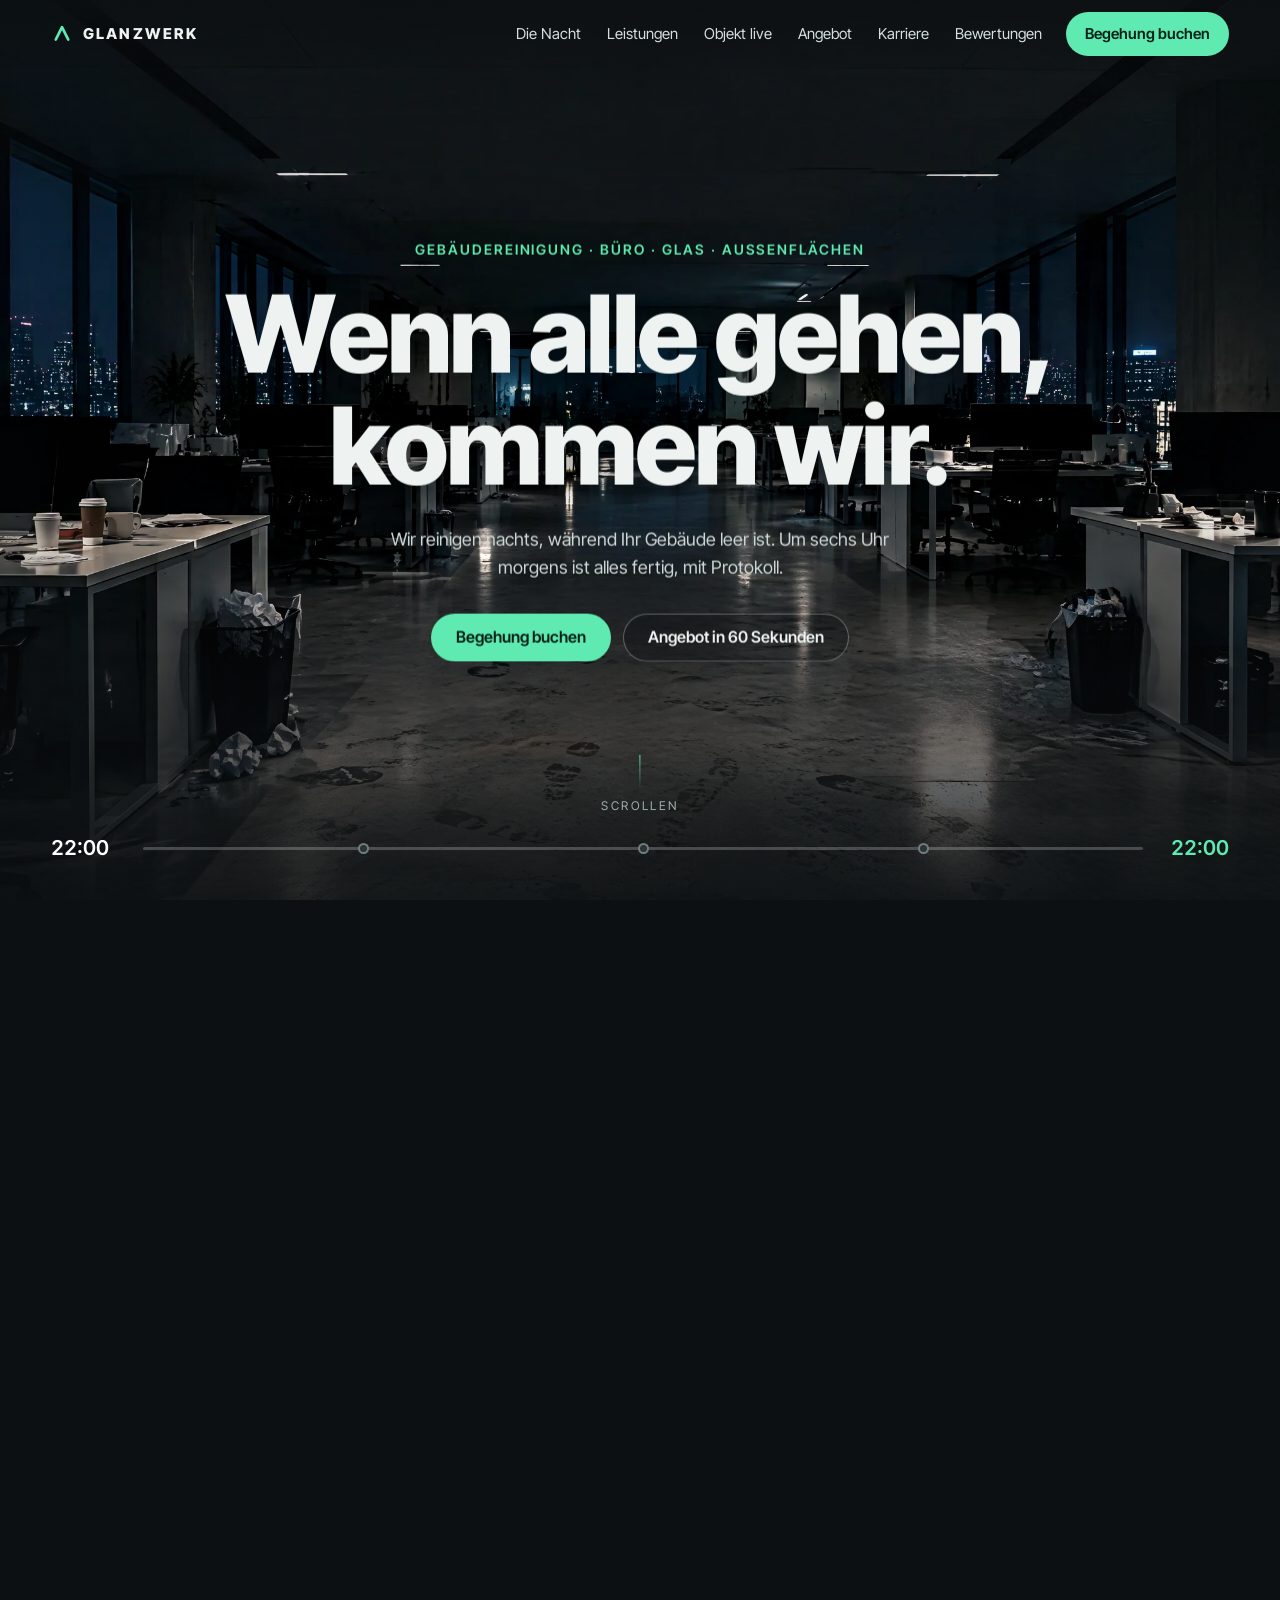
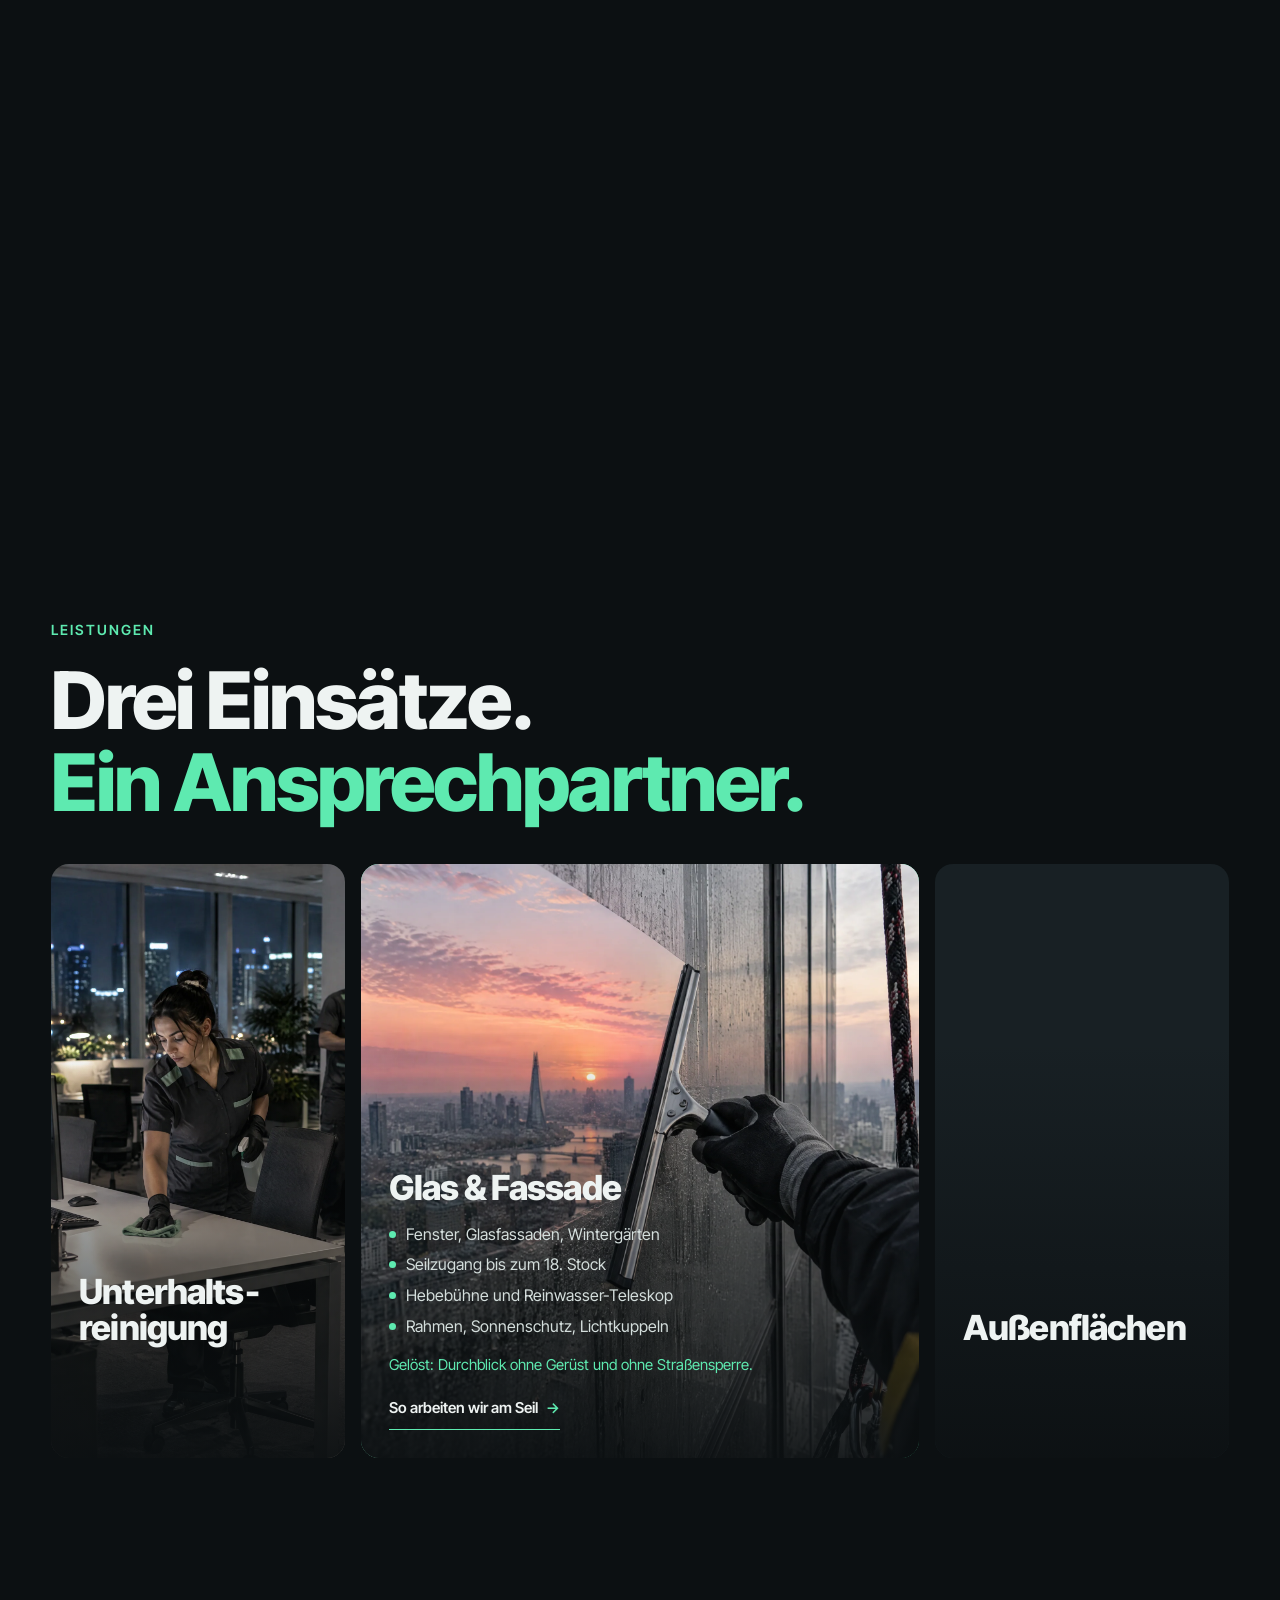
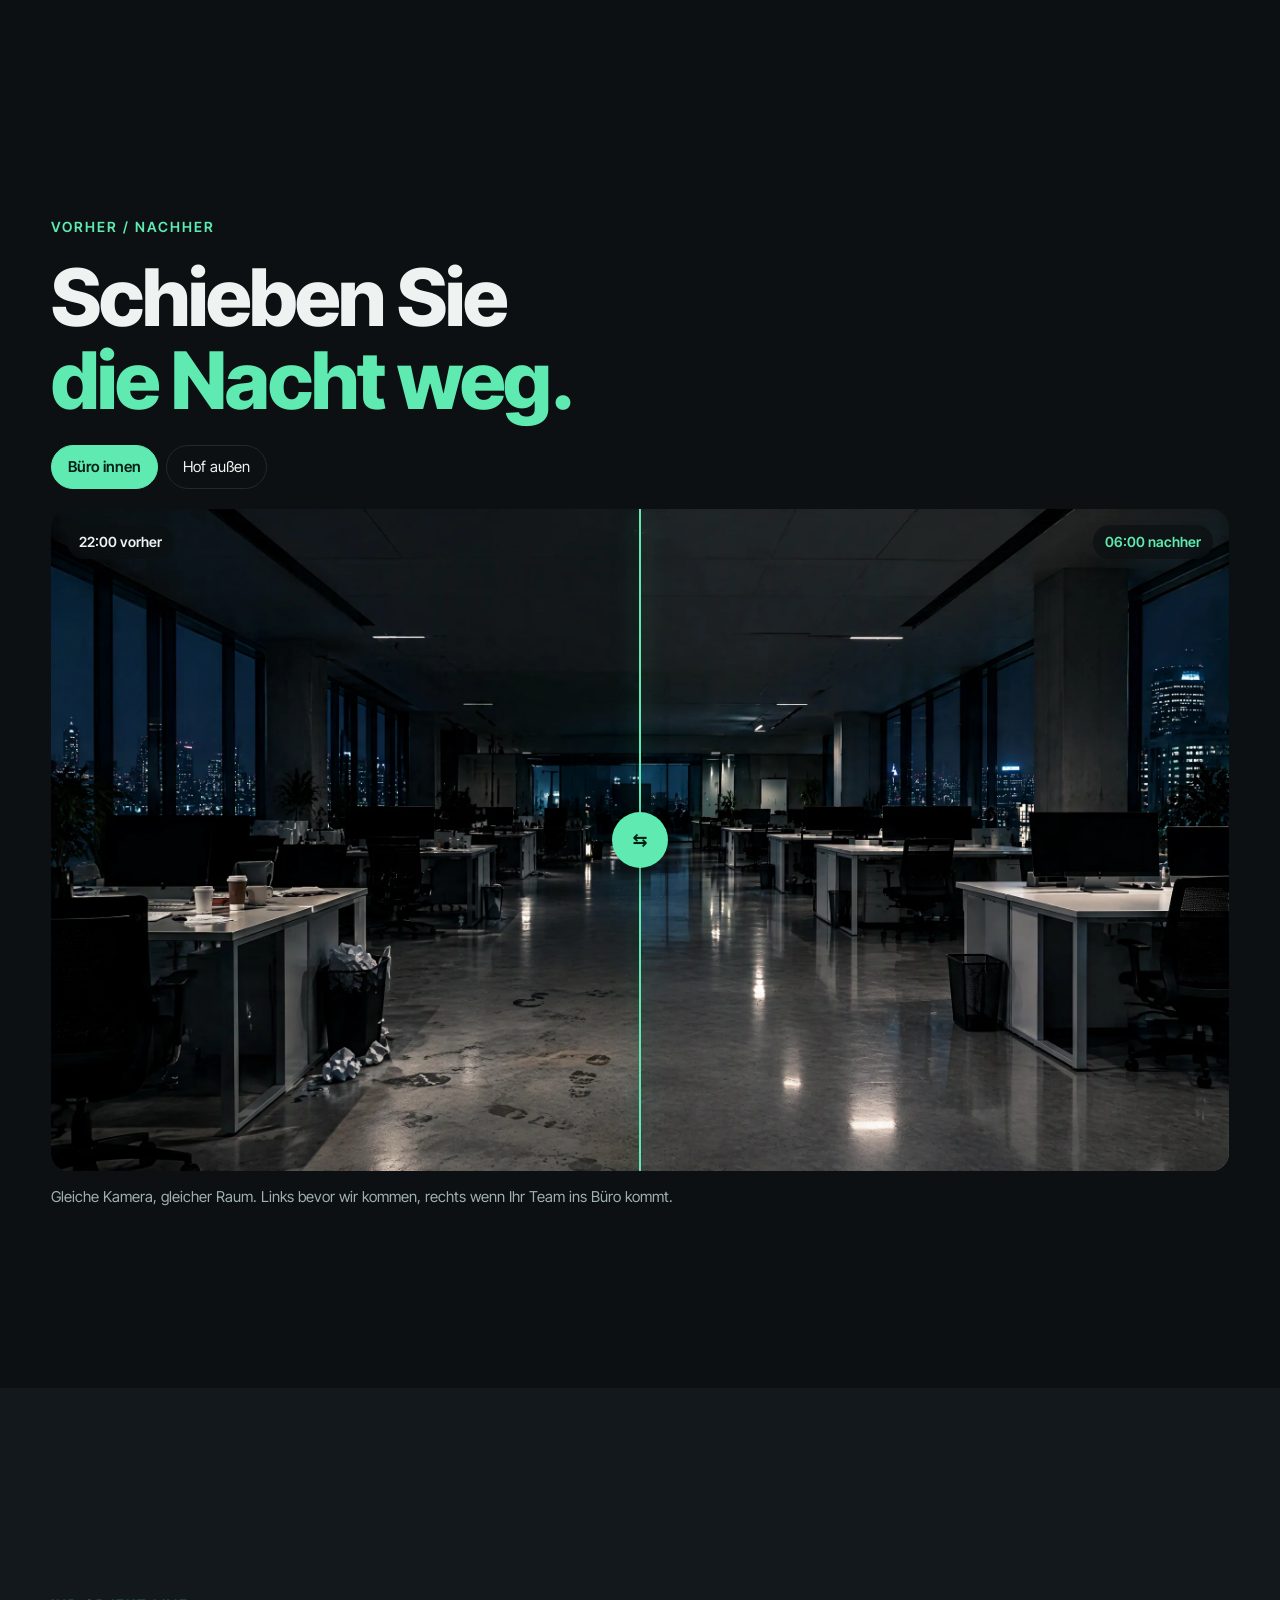
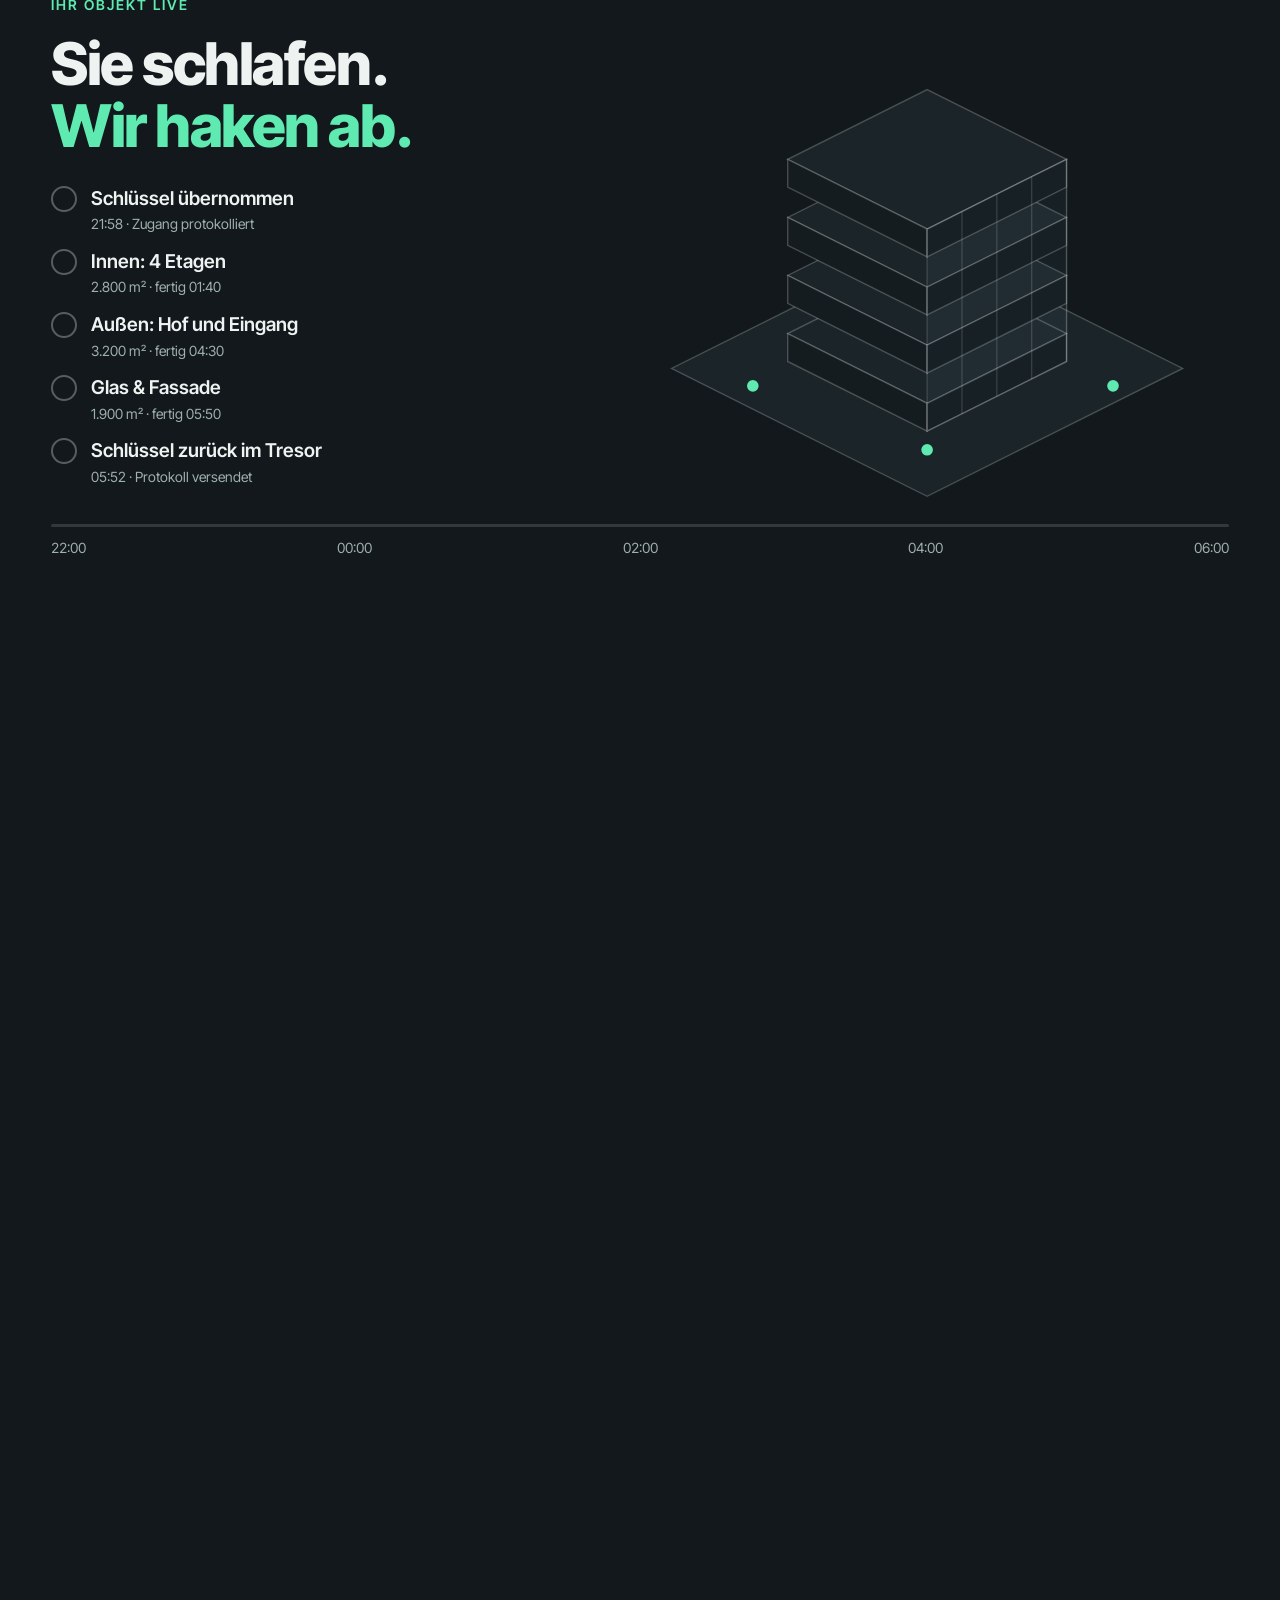
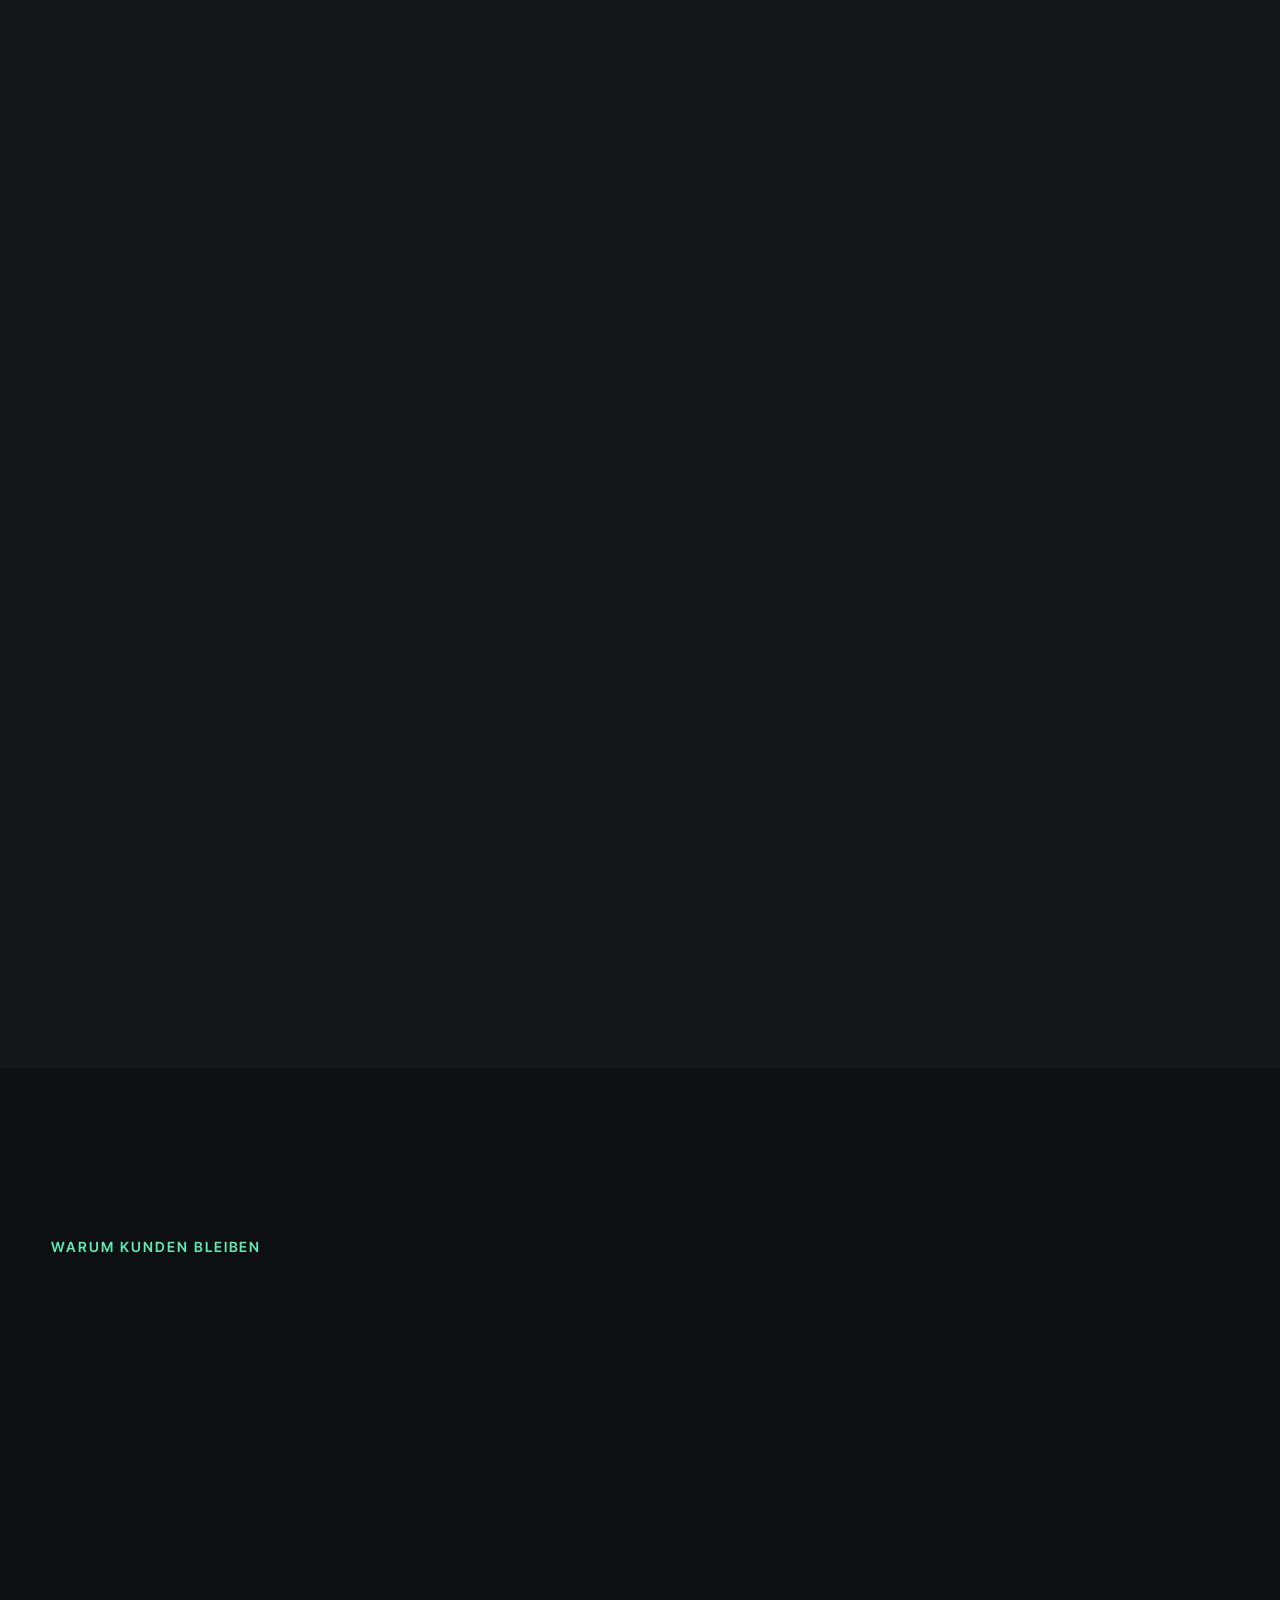
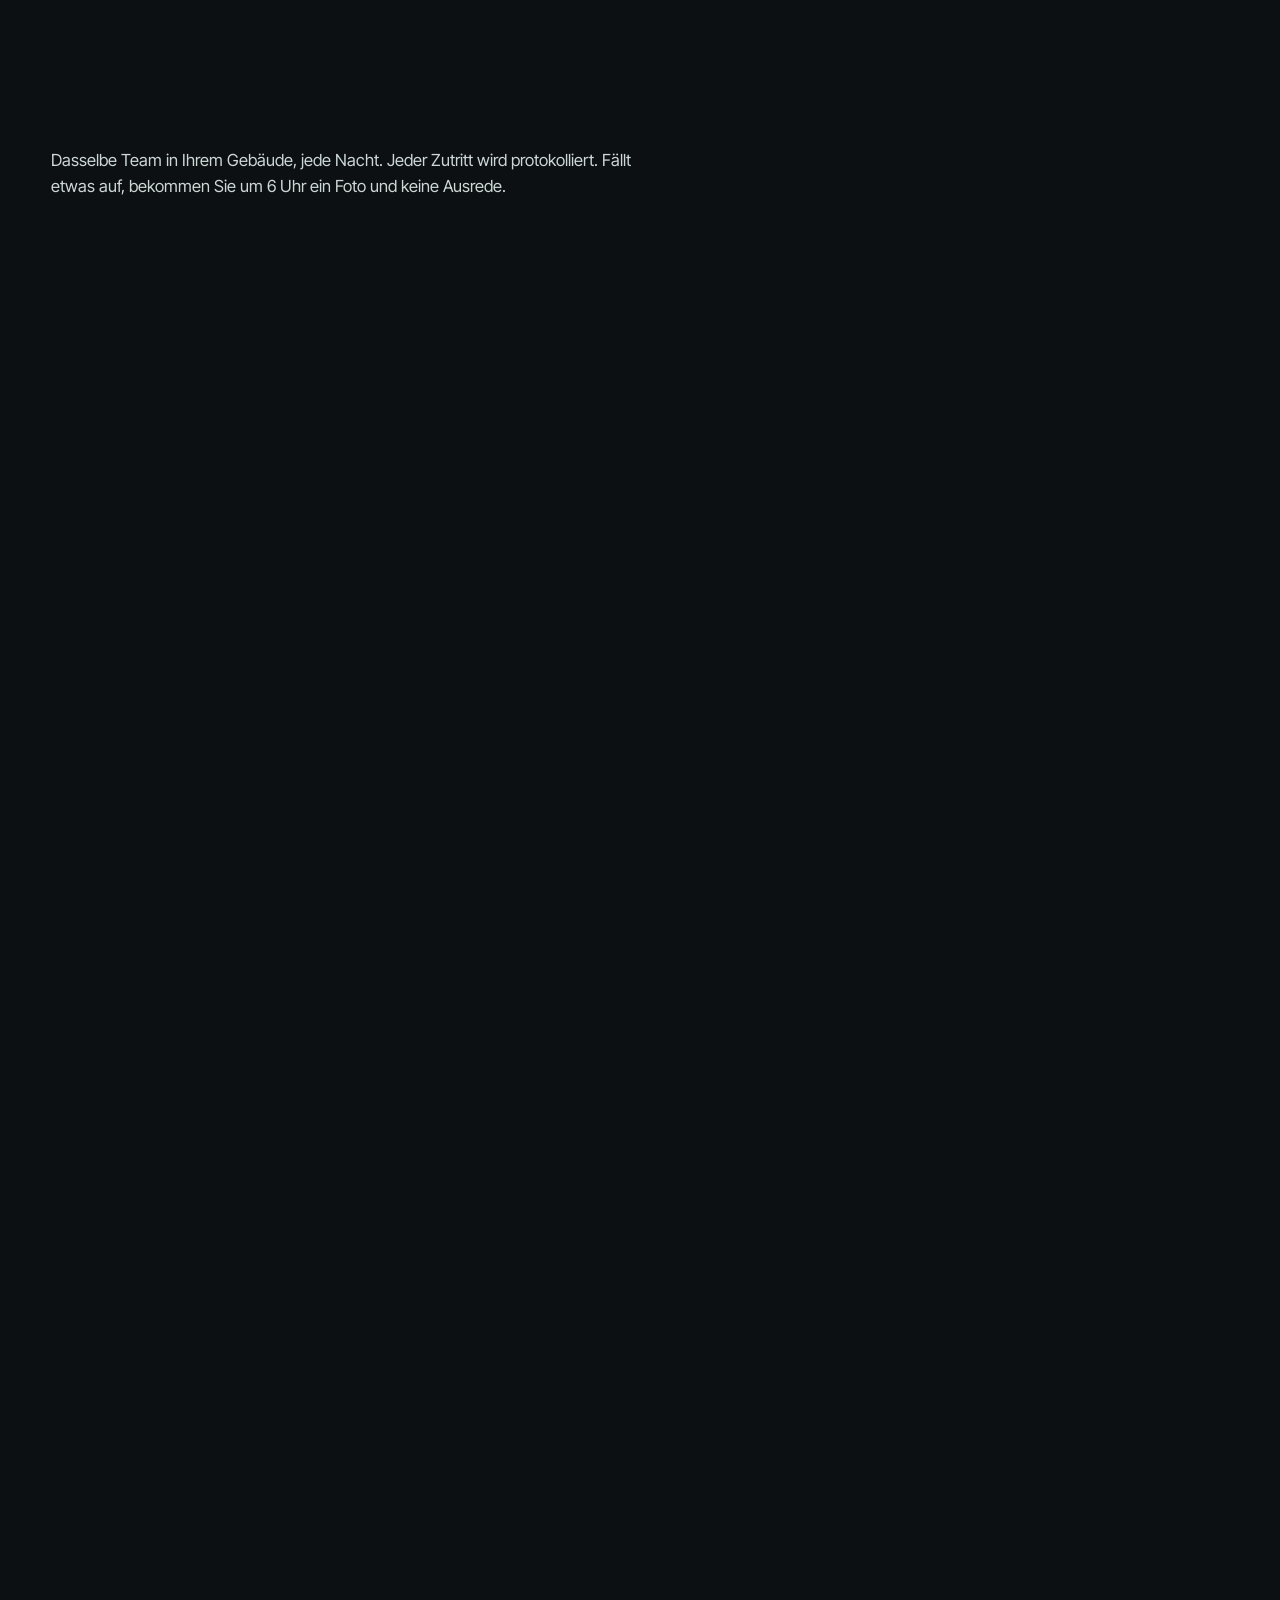
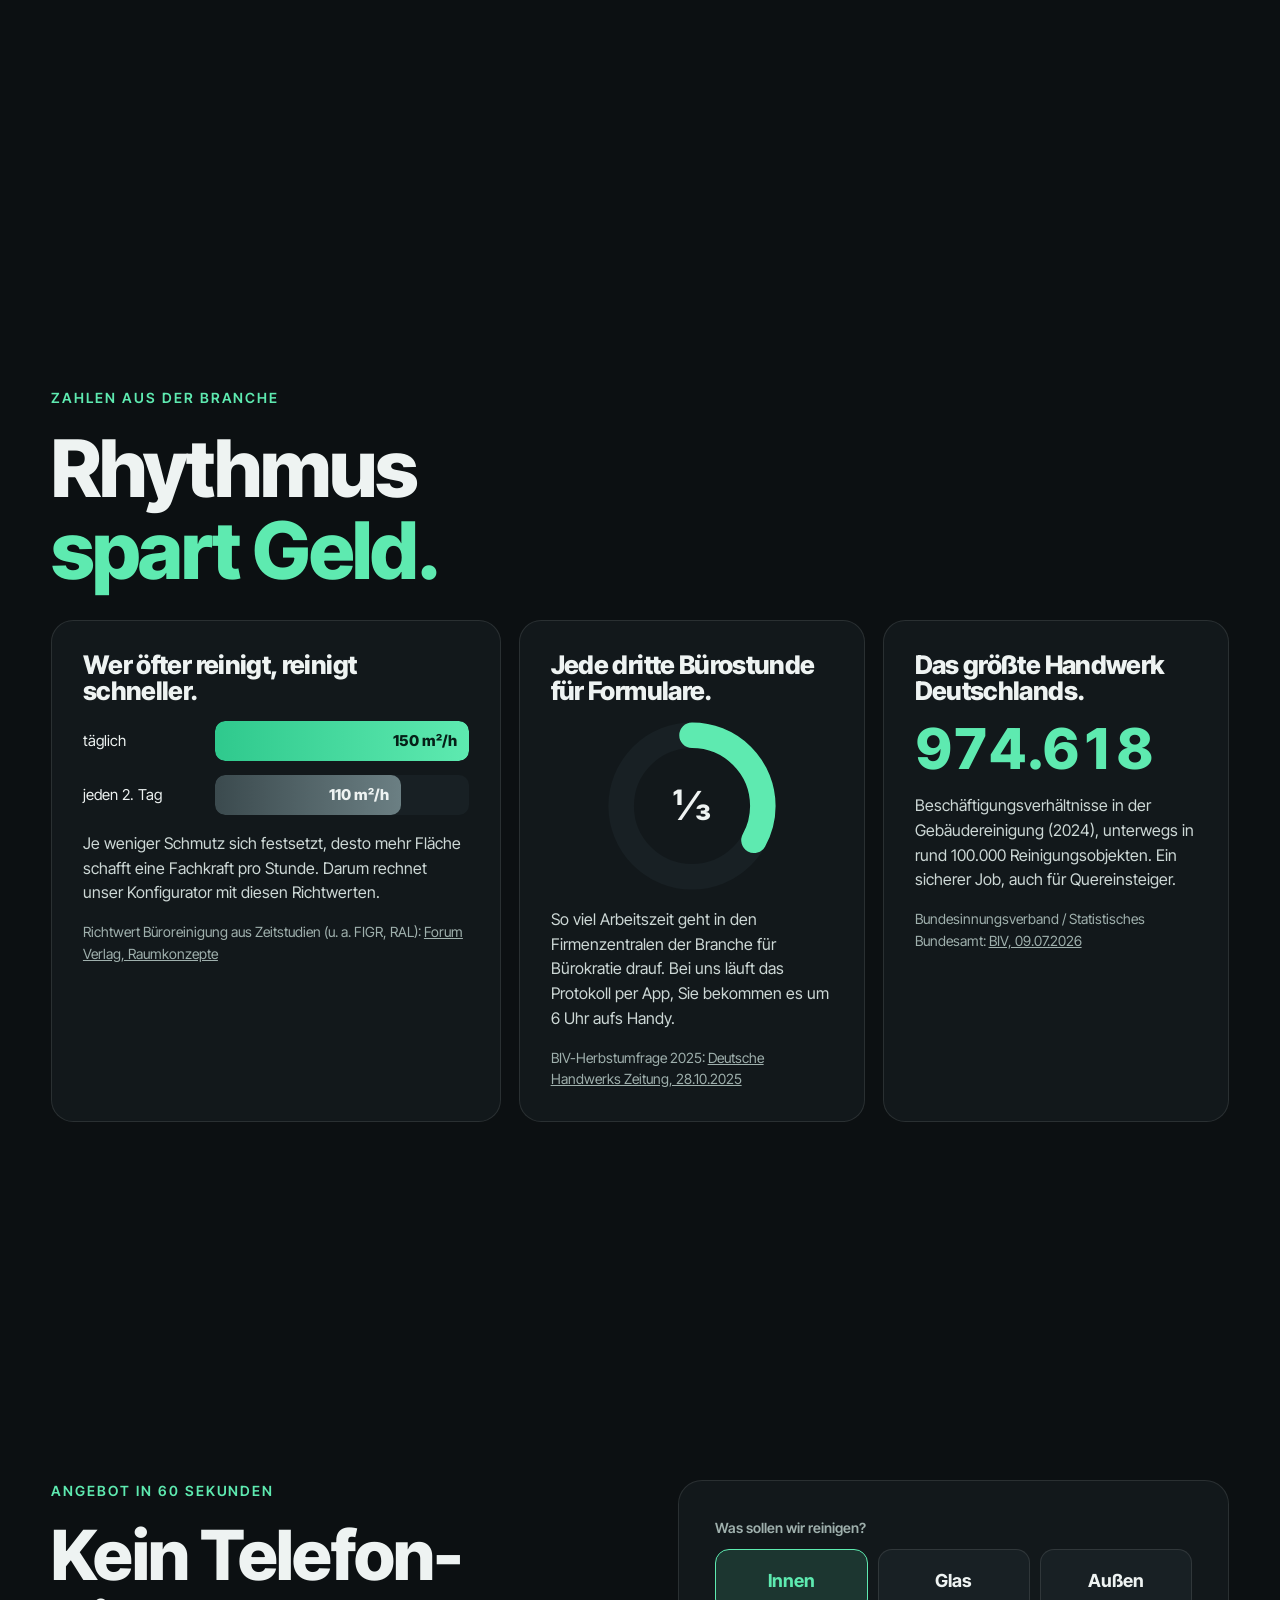
==== commit 3f8bd0fa: "GLANZWERK V2.69: Vorher/Nachher, Zahlen mit Branchendaten, Bodenbelag, Morgenbericht, Unterseiten Co" ====
--- a/site/index.html
+++ b/site/index.html
@@ -9,7 +9,7 @@
 <link rel="preconnect" href="https://fonts.googleapis.com">
 <link rel="preconnect" href="https://fonts.gstatic.com" crossorigin>
 <link href="https://fonts.googleapis.com/css2?family=Inter+Tight:wght@400;500;600;700;800&display=swap" rel="stylesheet">
-<link rel="stylesheet" href="assets/css/style.css?v=1">
+<link rel="stylesheet" href="assets/css/style.css?v=2">
 <link rel="icon" href="data:image/svg+xml,%3Csvg xmlns='http://www.w3.org/2000/svg' viewBox='0 0 32 32'%3E%3Crect width='32' height='32' rx='7' fill='%230c1012'/%3E%3Cpath d='M9 22 L16 8 L23 22' fill='none' stroke='%235eeab0' stroke-width='3' stroke-linecap='round' stroke-linejoin='round'/%3E%3C/svg%3E">
 </head>
 <body>
@@ -100,6 +100,7 @@
           <h3>Unterhalts&shy;reinigung</h3>
           <ul><li>Büros, Praxen, Kanzleien</li><li>Sanitär, Küchen, Besprechungsräume</li><li>Bodenpflege mit Einscheibenmaschine</li><li>täglich, 3× pro Woche oder wöchentlich</li></ul>
           <p class="fix">Gelöst: Keine Reinigung mehr, die tagsüber im Weg steht.</p>
+          <a class="card-more" href="leistung-innen.html">So läuft die Nacht innen</a>
         </div>
       </article>
       <article class="card is-open" tabindex="0">
@@ -108,6 +109,7 @@
           <h3>Glas &amp; Fassade</h3>
           <ul><li>Fenster, Glasfassaden, Wintergärten</li><li>Seilzugang bis zum 18. Stock</li><li>Hebebühne und Reinwasser-Teleskop</li><li>Rahmen, Sonnenschutz, Lichtkuppeln</li></ul>
           <p class="fix">Gelöst: Durchblick ohne Gerüst und ohne Straßensperre.</p>
+          <a class="card-more" href="leistung-glas.html">So arbeiten wir am Seil</a>
         </div>
       </article>
       <article class="card" tabindex="0">
@@ -116,9 +118,31 @@
           <h3>Außen&shy;flächen</h3>
           <ul><li>Höfe, Parkdecks, Eingänge</li><li>Hochdruck mit Flächenreiniger</li><li>Moos, Algen, Kaugummi, Öl</li><li>Fugen neu verfüllen auf Wunsch</li></ul>
           <p class="fix">Gelöst: Tausende Quadratmeter in einer Nacht, ohne Absperrung am Tag.</p>
+          <a class="card-more" href="leistung-aussen.html">So wird der Hof wieder hell</a>
         </div>
       </article>
     </div>
+  </div>
+</section>
+
+
+<!-- KAPITEL 2b: VORHER / NACHHER (Interaktion) -->
+<section class="ch sec ba-sec" id="vorher-nachher">
+  <div class="wrap">
+    <p class="kicker">Vorher / Nachher</p>
+    <h2 class="h-sec">Schieben Sie<br><span class="mint">die Nacht weg.</span></h2>
+    <div class="chips ba-tabs" role="radiogroup" aria-label="Objekt wählen">
+      <label><input type="radio" name="ba" value="buero" checked><span>Büro innen</span></label>
+      <label><input type="radio" name="ba" value="hof"><span>Hof außen</span></label>
+    </div>
+    <div class="ba" data-need="nacht-buero">
+      <img class="ba-a" data-img="nacht-buero" alt="Vorher: Büro um 22 Uhr">
+      <div class="ba-b"><img data-img="buero-sauber" alt="Nachher: dasselbe Büro um 6 Uhr"></div>
+      <span class="ba-line"></span><span class="ba-knob">⇆</span>
+      <span class="ba-tag l">22:00 vorher</span><span class="ba-tag r">06:00 nachher</span>
+      <input type="range" min="0" max="100" value="50" aria-label="Vorher-Nachher-Regler">
+    </div>
+    <p class="ba-note">Gleiche Kamera, gleicher Raum. Links bevor wir kommen, rechts wenn Ihr Team ins Büro kommt.</p>
   </div>
 </section>
 
@@ -180,6 +204,38 @@
   </div>
 </section>
 
+
+<!-- KAPITEL 4b: ZAHLEN (Diagramme mit echten Branchendaten) -->
+<section class="ch sec facts" id="zahlen">
+  <div class="wrap">
+    <p class="kicker">Zahlen aus der Branche</p>
+    <h2 class="h-sec">Rhythmus<br><span class="mint">spart Geld.</span></h2>
+    <div class="facts-grid">
+      <figure class="fact rv">
+        <h3>Wer öfter reinigt, reinigt schneller.</h3>
+        <div class="bars">
+          <div class="bar"><span>täglich</span><div class="tr"><div class="fl" style="--w:100%">150 m²/h</div></div></div>
+          <div class="bar b2"><span>jeden 2. Tag</span><div class="tr"><div class="fl" style="--w:73%">110 m²/h</div></div></div>
+        </div>
+        <p>Je weniger Schmutz sich festsetzt, desto mehr Fläche schafft eine Fachkraft pro Stunde. Darum rechnet unser Konfigurator mit diesen Richtwerten.</p>
+        <small>Richtwert Büroreinigung aus Zeitstudien (u. a. FIGR, RAL): <a href="https://shop.forum-verlag.com/media/pdf/LP_1805_objektarten.pdf" target="_blank" rel="noopener">Forum Verlag, Raumkonzepte</a></small>
+      </figure>
+      <figure class="fact rv">
+        <h3>Jede dritte Bürostunde für Formulare.</h3>
+        <div class="donut" data-p="33"><svg viewBox="0 0 120 120"><circle class="bgc" cx="60" cy="60" r="50"/><circle class="fgc" cx="60" cy="60" r="50"/></svg><b>⅓</b></div>
+        <p>So viel Arbeitszeit geht in den Firmenzentralen der Branche für Bürokratie drauf. Bei uns läuft das Protokoll per App, Sie bekommen es um 6 Uhr aufs Handy.</p>
+        <small>BIV-Herbstumfrage 2025: <a href="https://www.deutsche-handwerks-zeitung.de/?p=370116" target="_blank" rel="noopener">Deutsche Handwerks Zeitung, 28.10.2025</a></small>
+      </figure>
+      <figure class="fact rv">
+        <h3>Das größte Handwerk Deutschlands.</h3>
+        <span class="big-n" data-count="1005213">0</span>
+        <p>Beschäftigungsverhältnisse in der Gebäudereinigung (2024), unterwegs in rund 100.000 Reinigungsobjekten. Ein sicherer Job, auch für Quereinsteiger.</p>
+        <small>Bundesinnungsverband / Statistisches Bundesamt: <a href="https://www.die-gebaeudedienstleister.de/wp-content/uploads/2026/07/260709_PM_Neue-Beschaeftigungsstatistik.pdf" target="_blank" rel="noopener">BIV, 09.07.2026</a></small>
+      </figure>
+    </div>
+  </div>
+</section>
+
 <!-- KAPITEL 5: ANGEBOT (Konfigurator) -->
 <section class="ch sec offer" id="angebot">
   <div class="wrap offer-grid">
@@ -209,6 +265,17 @@
         </div>
       </fieldset>
       <fieldset>
+        <legend>Bodenbelag</legend>
+        <div class="mat">
+          <label><input type="radio" name="mat" value="stein" checked><span><i style="--sw:linear-gradient(135deg,#cfcac2,#9e988f 60%,#bdb6ad)"></i>Naturstein</span></label>
+          <label><input type="radio" name="mat" value="fliese"><span><i style="--sw:repeating-linear-gradient(0deg,#d9dcdc 0 18px,#a9adad 18px 20px),#d9dcdc"></i>Fliese</span></label>
+          <label><input type="radio" name="mat" value="lino"><span><i style="--sw:linear-gradient(135deg,#7f9a8c,#5f7b6d)"></i>Linoleum</span></label>
+          <label><input type="radio" name="mat" value="parkett"><span><i style="--sw:repeating-linear-gradient(90deg,#b07c4f 0 14px,#9a6a41 14px 16px,#c08b5d 16px 30px)"></i>Parkett</span></label>
+          <label><input type="radio" name="mat" value="teppich"><span><i style="--sw:radial-gradient(#5d6266 1px,#474c50 1.5px) 0 0/5px 5px"></i>Teppich</span></label>
+        </div>
+        <p class="mat-info" id="mat-info"></p>
+      </fieldset>
+      <fieldset>
         <legend>Fläche <output id="m2">1.200 m²</output></legend>
         <input type="range" id="area" min="0" max="100" value="45" aria-label="Fläche in Quadratmetern">
       </fieldset>
@@ -222,13 +289,25 @@
         </div>
       </fieldset>
       <fieldset>
+        <legend>Betriebsferien <output id="pz">keine</output></legend>
+        <div class="chips">
+          <label><input type="radio" name="pause" value="0" checked><span>keine</span></label>
+          <label><input type="radio" name="pause" value="2"><span>2 Wochen</span></label>
+          <label><input type="radio" name="pause" value="4"><span>4 Wochen</span></label>
+        </div>
+      </fieldset>
+      <fieldset>
         <legend>Fotos (optional)</legend>
         <label class="upload"><input type="file" id="pics" accept="image/*" multiple><span>Fotos auswählen</span><em id="picn">Hilft uns bei der Einschätzung</em></label>
       </fieldset>
       <div class="result" aria-live="polite">
         <div><small>Einsatz pro Nacht</small><b id="r-h">ca. 4 Std.</b></div>
         <div><small>Team</small><b id="r-t">1 Person</b></div>
-        <div><small>Fertig bis</small><b>06:00</b></div>
+        <div><small>Nächte pro Jahr</small><b id="r-n">250</b></div>
+      </div>
+      <div class="report" aria-live="polite">
+        <div class="rh">Ihr Morgenbericht <em>Vorschau · 06:00</em></div>
+        <ul id="rep"></ul>
       </div>
       <button class="btn btn-mint btn-wide" type="button" data-open="termin">Begehung buchen</button>
     </form>
@@ -358,6 +437,6 @@
 
 <script src="assets/js/img.js?v=1"></script>
 <script src="assets/js/vid.js?v=1"></script>
-<script src="assets/js/app.js?v=1"></script>
+<script src="assets/js/app.js?v=2"></script>
 </body>
 </html>
--- a/site/assets/css/style.css
+++ b/site/assets/css/style.css
@@ -342,3 +342,111 @@
   .tk-in { animation: none; }
   .scroll-hint span { animation: none; }
 }
+
+/* ===== V2.69: Übergänge zu Unterseiten ===== */
+@view-transition { navigation: auto; }
+::view-transition-old(root), ::view-transition-new(root) { animation-duration: .45s; }
+.card-more { display: inline-flex; align-items: center; gap: 8px; min-height: 44px; margin-top: 10px; color: var(--text); font-weight: 600; font-size: 15px; text-decoration: none; border-bottom: 1px solid var(--mint); max-height: 0; opacity: 0; overflow: hidden; transition: max-height .6s, opacity .4s; position: relative; z-index: 2; }
+.card.is-open .card-more { max-height: 60px; opacity: 1; }
+.card-more::after { content: '→'; color: var(--mint); }
+
+/* ===== Vorher/Nachher-Schieber ===== */
+.ba-sec .h-sec { margin-bottom: 24px; }
+.ba-tabs { margin-bottom: 20px; }
+.ba { position: relative; aspect-ratio: 16/9; border-radius: var(--r); overflow: hidden; background: var(--bg3); user-select: none; touch-action: pan-y; --x: 50%; }
+.ba img { position: absolute; inset: 0; width: 100%; height: 100%; object-fit: cover; }
+.ba .ba-b { position: absolute; inset: 0; clip-path: inset(0 0 0 var(--x)); }
+.ba .ba-line { position: absolute; top: 0; bottom: 0; left: var(--x); width: 2px; background: var(--mint); transform: translateX(-1px); pointer-events: none; box-shadow: 0 0 24px rgba(94,234,176,.6); }
+.ba .ba-knob { position: absolute; top: 50%; left: var(--x); width: 56px; height: 56px; margin: -28px 0 0 -28px; border-radius: 50%; background: var(--mint); color: #062018; display: grid; place-items: center; font-weight: 800; font-size: 18px; pointer-events: none; box-shadow: 0 8px 30px rgba(0,0,0,.45); }
+.ba input[type=range] { position: absolute; inset: 0; width: 100%; height: 100%; opacity: 0; cursor: ew-resize; margin: 0; }
+.ba .ba-tag { position: absolute; top: 16px; padding: 6px 12px; border-radius: 999px; background: rgba(12,16,18,.7); backdrop-filter: blur(6px); font-size: 14px; font-weight: 600; pointer-events: none; }
+.ba .ba-tag.l { left: 16px; } .ba .ba-tag.r { right: 16px; color: var(--mint); }
+.ba-note { margin-top: 14px; color: var(--mute); font-size: 15px; }
+
+/* ===== Zahlen / Diagramme ===== */
+.facts .h-sec { margin-bottom: 28px; }
+.facts-grid { display: grid; grid-template-columns: 1.3fr 1fr 1fr; gap: 18px; }
+.fact { margin: 0; background: var(--bg2); border: 1px solid var(--line); border-radius: 22px; padding: clamp(20px, 2.4vw, 32px); display: flex; flex-direction: column; gap: 16px; }
+.fact h3 { font-size: clamp(22px, 2vw, 28px); font-weight: 800; }
+.fact p { color: #cdd8d6; font-size: 16px; }
+.fact small, .fact small a { color: var(--mute); font-size: 14px; }
+.bars { display: grid; gap: 14px; }
+.bar { display: grid; grid-template-columns: 120px 1fr; align-items: center; gap: 12px; font-size: 15px; }
+.bar .tr { height: 40px; border-radius: 10px; background: var(--bg3); overflow: hidden; }
+.bar .fl { height: 100%; width: 0; border-radius: 10px; background: linear-gradient(90deg, var(--mint2), var(--mint)); display: flex; align-items: center; justify-content: flex-end; padding-right: 12px; color: #062018; font-weight: 800; white-space: nowrap; transition: width 1.4s cubic-bezier(.2,.8,.2,1); }
+.bar.b2 .fl { background: linear-gradient(90deg, #3b4a4e, #6b7f83); color: var(--text); }
+.in .bar .fl { width: var(--w); }
+.donut { position: relative; width: 170px; height: 170px; align-self: center; }
+.donut svg { width: 100%; height: 100%; transform: rotate(-90deg); }
+.donut circle { fill: none; stroke-width: 18; }
+.donut .bgc { stroke: var(--bg3); }
+.donut .fgc { stroke: var(--mint); stroke-linecap: round; stroke-dasharray: 0 999; transition: stroke-dasharray 1.6s cubic-bezier(.2,.8,.2,1); }
+.donut b { position: absolute; inset: 0; display: grid; place-items: center; font-size: 40px; font-weight: 800; }
+.big-n { font-size: clamp(40px, 4.4vw, 64px); font-weight: 800; color: var(--mint); font-variant-numeric: tabular-nums; line-height: 1; }
+
+/* ===== Konfigurator-Erweiterung ===== */
+.mat { display: grid; grid-template-columns: repeat(5, 1fr); gap: 8px; }
+.mat label { position: relative; cursor: pointer; }
+.mat input { position: absolute; opacity: 0; pointer-events: none; }
+.mat span { display: grid; gap: 6px; justify-items: center; padding: 8px 4px 10px; border-radius: 14px; border: 1px solid var(--line); background: var(--bg3); font-size: 14px; text-align: center; min-height: 44px; transition: border-color .2s, background .2s; }
+.mat i { width: 100%; aspect-ratio: 1.6; border-radius: 9px; background: var(--sw); }
+.mat input:checked + span { border-color: var(--mint); background: var(--mint-d); color: var(--mint); font-weight: 600; }
+.mat-info { margin-top: 10px; font-size: 15px; color: #cdd8d6; min-height: 44px; }
+.mat-info b { color: var(--mint); }
+.report { border: 1px dashed rgba(94,234,176,.45); border-radius: 16px; padding: 16px 18px; background: rgba(94,234,176,.05); font-size: 15px; display: grid; gap: 6px; }
+.report .rh { display: flex; justify-content: space-between; align-items: center; font-weight: 700; }
+.report .rh em { font-style: normal; font-size: 14px; color: var(--mute); font-weight: 500; }
+.report ul { list-style: none; margin: 0; padding: 0; display: grid; gap: 4px; color: #cdd8d6; }
+.report li::before { content: '✓'; color: var(--mint); margin-right: 8px; font-weight: 800; }
+
+/* ===== Unterseiten ===== */
+.sub-nav { position: fixed; inset: 0 0 auto 0; height: var(--nav); z-index: 50; display: flex; align-items: center; background: rgba(12,16,18,.82); backdrop-filter: blur(14px); border-bottom: 1px solid var(--line); }
+.sub-nav .wrap { display: flex; align-items: center; justify-content: space-between; gap: 12px; }
+.sub-back { display: inline-flex; align-items: center; gap: 8px; min-height: 44px; text-decoration: none; font-weight: 600; font-size: 15px; color: var(--mute); }
+.sub-back::before { content: '←'; color: var(--mint); }
+.sub-hero { position: relative; min-height: 88vh; display: flex; align-items: flex-end; padding: calc(var(--nav) + 40px) 0 clamp(40px, 7vw, 90px); overflow: hidden; }
+.sub-hero > img { position: absolute; inset: 0; width: 100%; height: 100%; object-fit: cover; animation: subzoom 14s ease-out both; }
+@keyframes subzoom { from { transform: scale(1.12); } to { transform: scale(1); } }
+.sub-hero::after { content: ''; position: absolute; inset: 0; background: linear-gradient(rgba(12,16,18,.15), rgba(12,16,18,.55) 55%, var(--bg)); }
+.sub-hero .wrap { position: relative; z-index: 1; }
+.sub-hero h1 { font-size: clamp(44px, 7.5vw, 120px); font-weight: 800; max-width: 12ch; }
+.sub-hero .lead { margin-top: 20px; }
+.steps4 { list-style: none; margin: 0; padding: 0; display: grid; grid-template-columns: repeat(4, 1fr); gap: 16px; counter-reset: s; }
+.steps4 li { background: var(--bg2); border: 1px solid var(--line); border-radius: 20px; padding: 24px; display: grid; gap: 10px; align-content: start; }
+.steps4 li::before { counter-increment: s; content: '0' counter(s); color: var(--mint); font-weight: 800; font-size: 34px; line-height: 1; }
+.steps4 h3 { font-size: 22px; font-weight: 800; }
+.steps4 p { color: #cdd8d6; font-size: 16px; }
+.rv { opacity: 0; transform: translateY(32px); transition: opacity .8s, transform .8s cubic-bezier(.2,.8,.2,1); }
+.rv.in { opacity: 1; transform: none; }
+.steps4 li.rv:nth-child(2) { transition-delay: .1s; } .steps4 li.rv:nth-child(3) { transition-delay: .2s; } .steps4 li.rv:nth-child(4) { transition-delay: .3s; }
+.faq { display: grid; gap: 10px; max-width: 860px; }
+.faq details { background: var(--bg2); border: 1px solid var(--line); border-radius: 16px; padding: 0 20px; }
+.faq summary { cursor: pointer; min-height: 56px; display: flex; align-items: center; font-weight: 700; font-size: 17px; list-style: none; }
+.faq summary::after { content: '+'; margin-left: auto; color: var(--mint); font-size: 24px; }
+.faq details[open] summary::after { content: '–'; }
+.faq details p { padding: 0 0 18px; color: #cdd8d6; }
+.sub-sec { padding: clamp(64px, 9vw, 120px) 0; }
+.sub-sec .h-sec { font-size: clamp(34px, 4.6vw, 64px); margin-bottom: 28px; }
+.sub-cta { text-align: center; }
+.sub-cta .row { justify-content: center; }
+.sub-next { display: grid; grid-template-columns: 1fr 1fr; gap: 16px; margin-top: 28px; }
+.sub-next a { position: relative; display: block; aspect-ratio: 16/10; border-radius: 20px; overflow: hidden; text-decoration: none; }
+.sub-next a img { width: 100%; height: 100%; object-fit: cover; transition: transform 1s; }
+.sub-next a:hover img { transform: scale(1.05); }
+.sub-next a span { position: absolute; left: 0; right: 0; bottom: 0; padding: 18px; background: linear-gradient(transparent, rgba(12,16,18,.9)); font-weight: 800; font-size: 22px; }
+
+@media (max-width: 1000px) {
+  .facts-grid { grid-template-columns: 1fr; }
+  .steps4 { grid-template-columns: 1fr 1fr; }
+}
+@media (max-width: 600px) {
+  .mat { grid-template-columns: repeat(3, 1fr); }
+  .bar { grid-template-columns: 96px 1fr; font-size: 14px; }
+  .steps4 { grid-template-columns: 1fr; }
+  .sub-next { grid-template-columns: 1fr; }
+  .ba { aspect-ratio: 4/3; }
+  .sub-hero { min-height: 78vh; }
+}
+@media (prefers-reduced-motion: reduce) { .rv { opacity: 1; transform: none; } .sub-hero > img { animation: none; } }
+
+.fact small a { padding: 13px 0; }
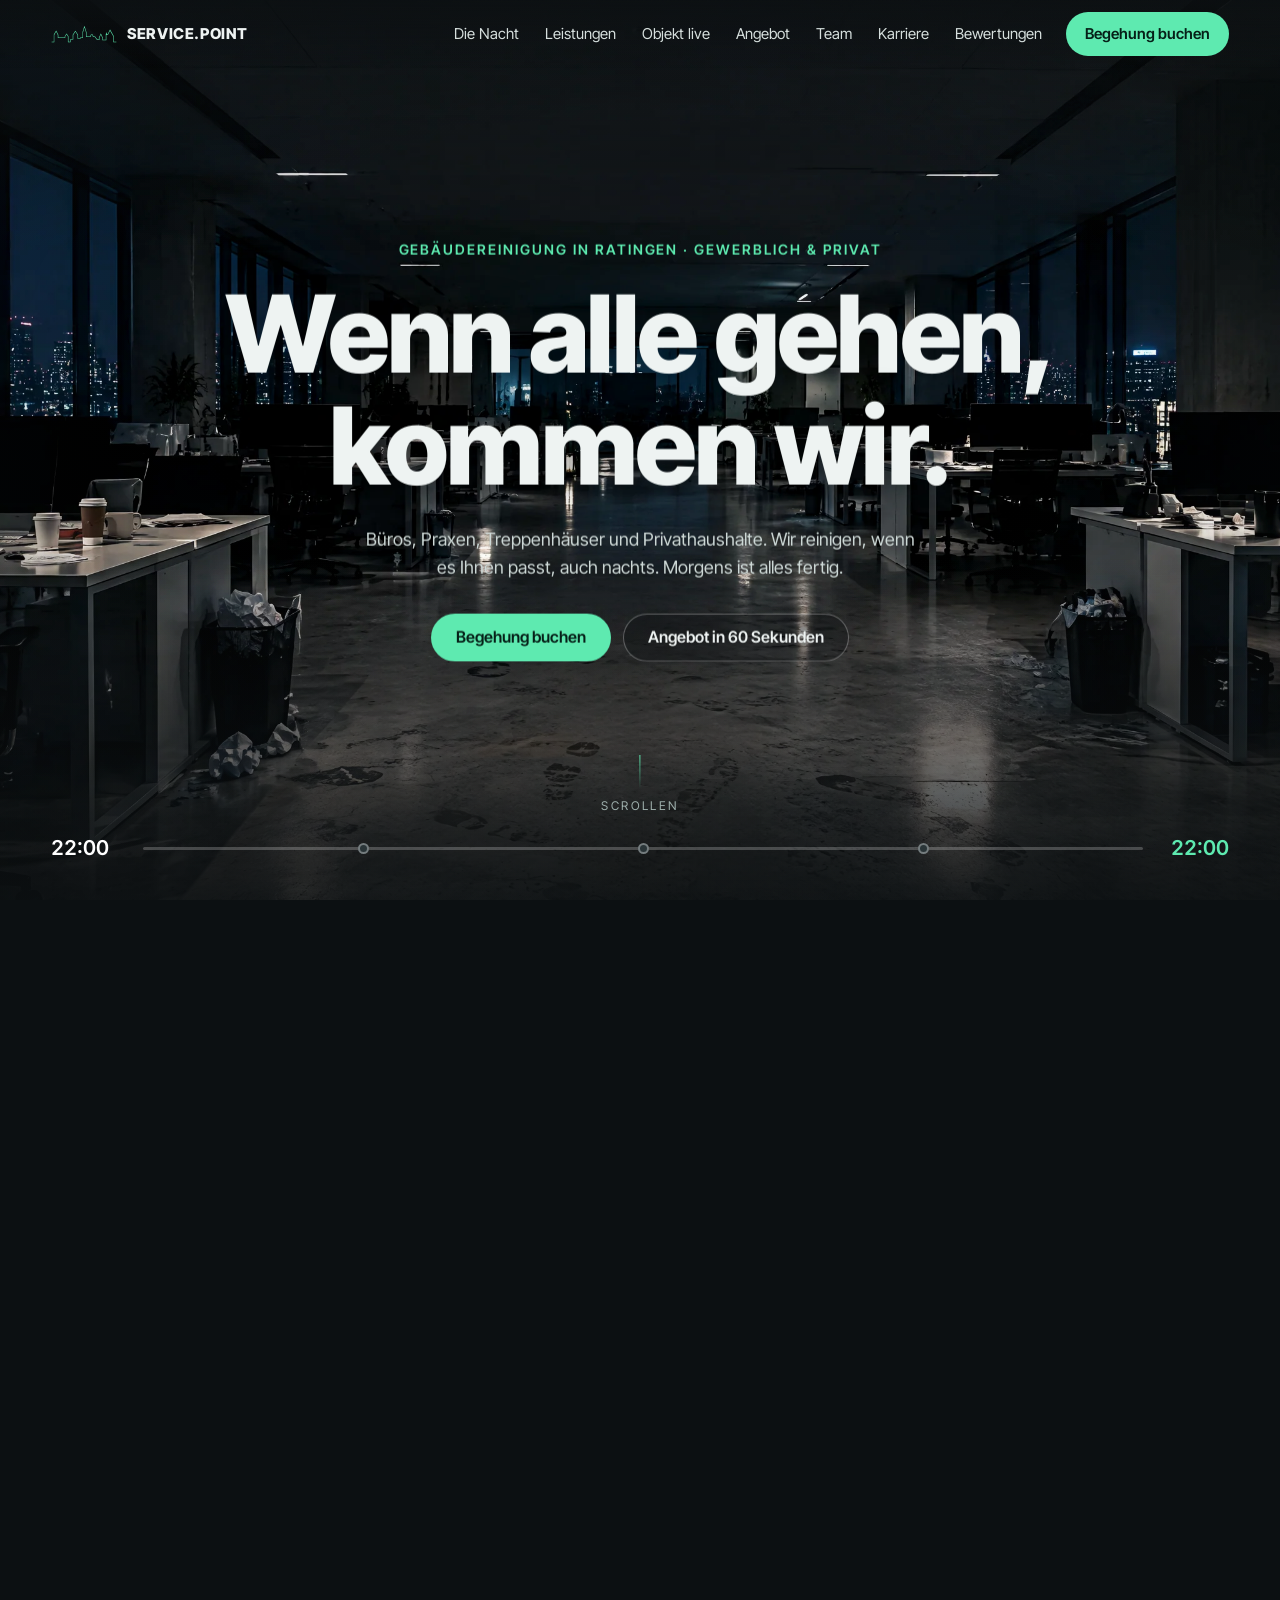
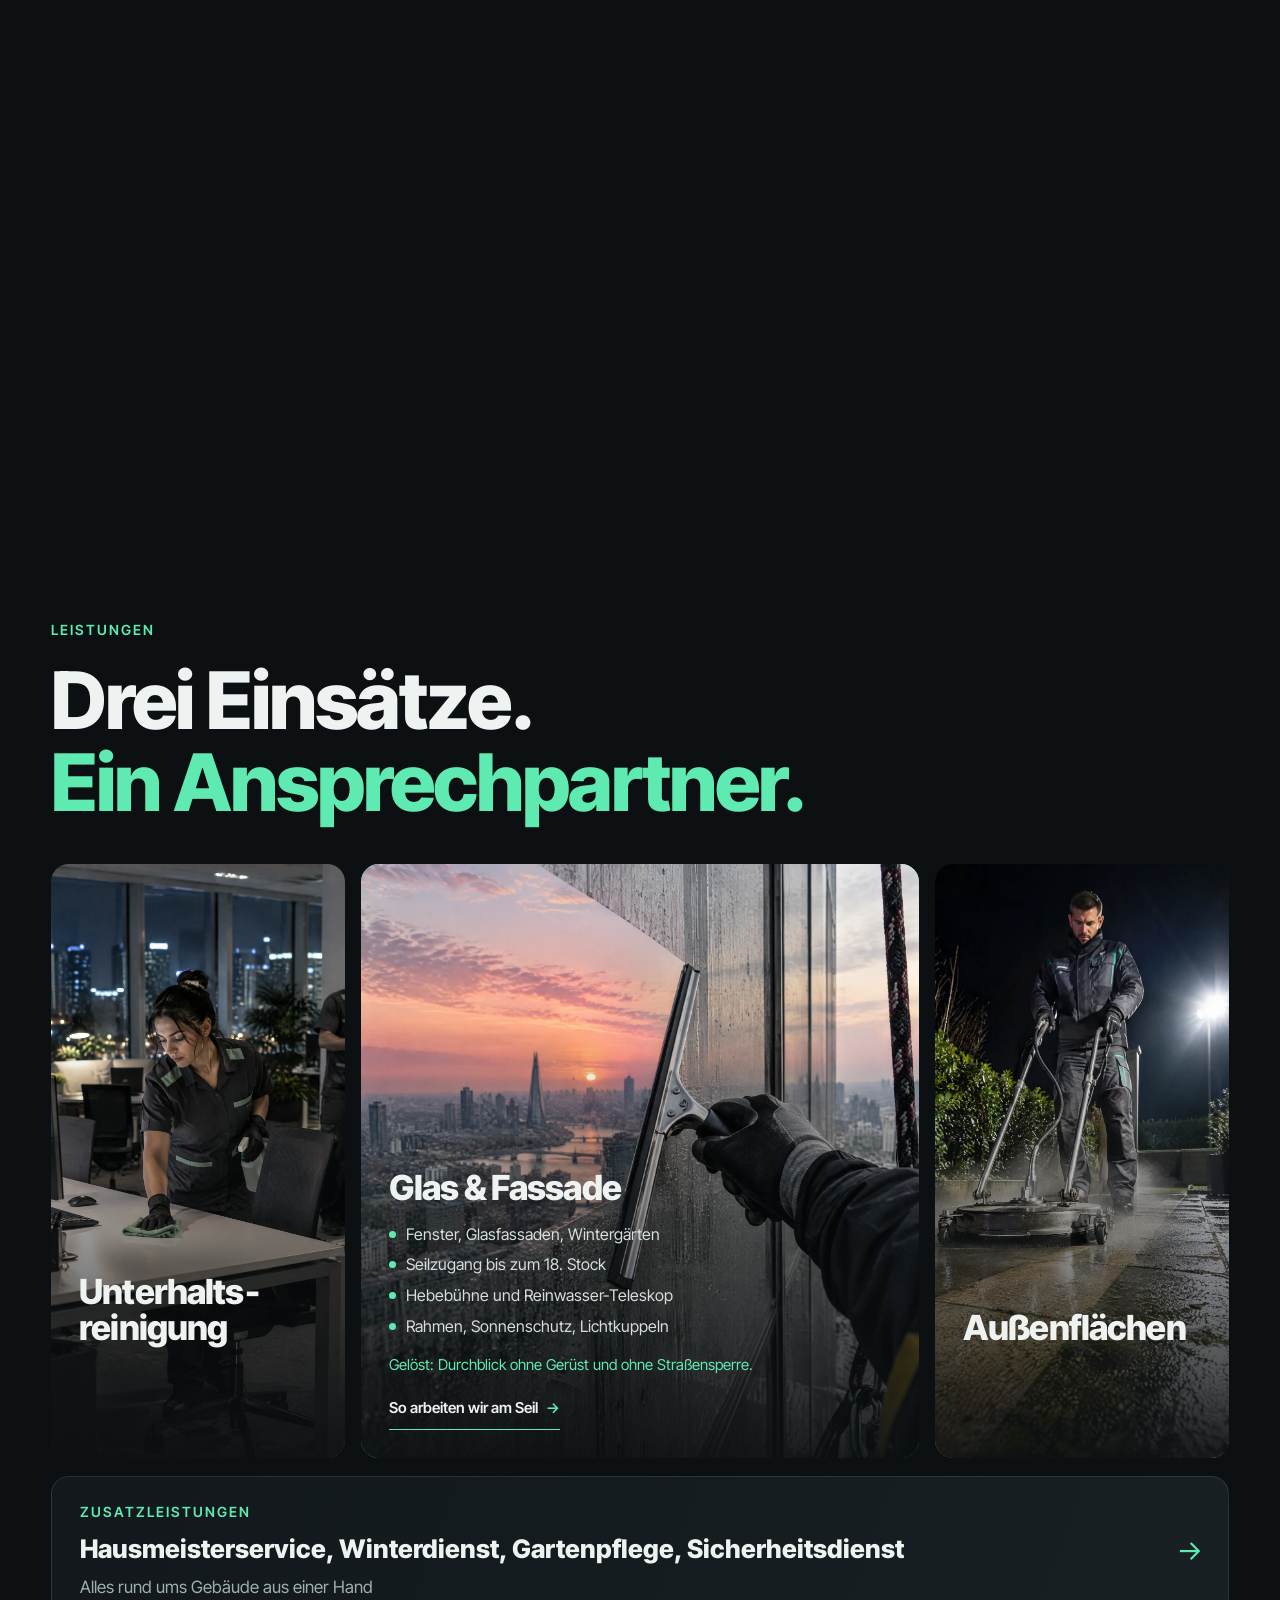
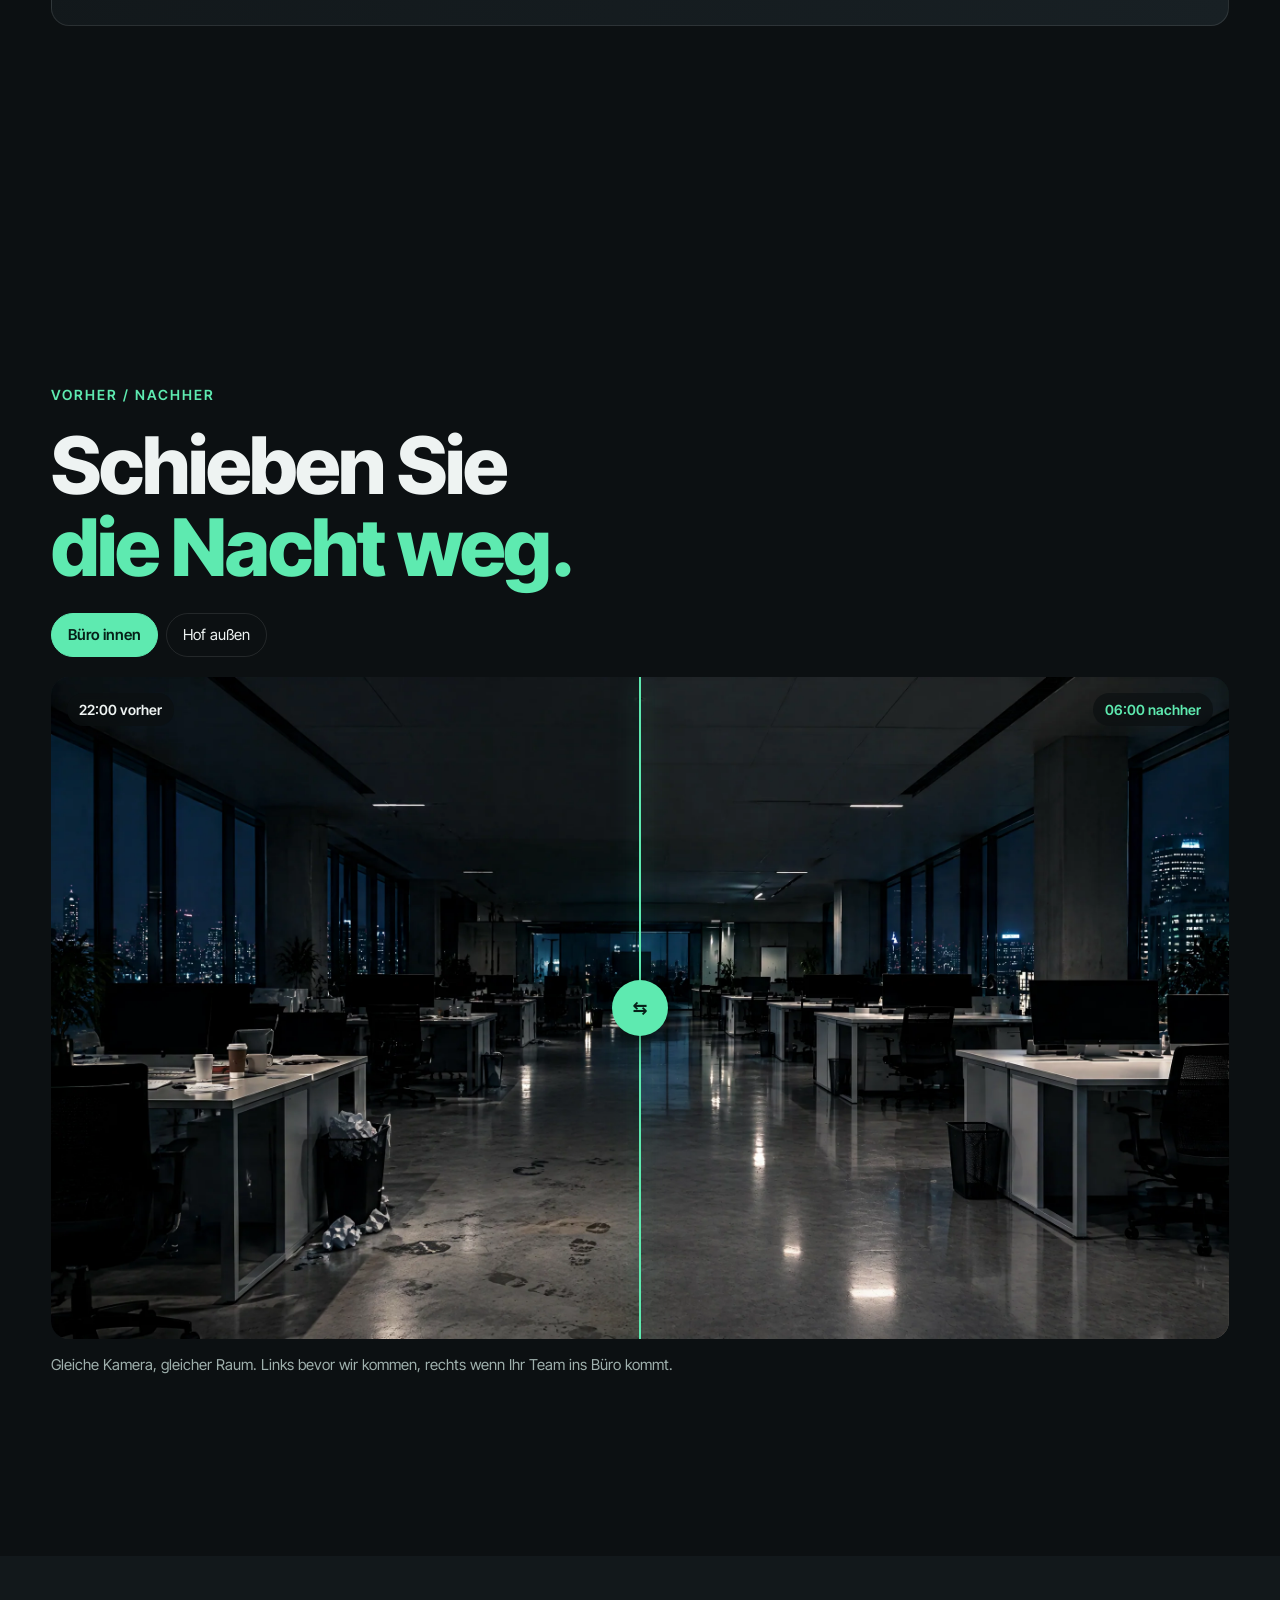
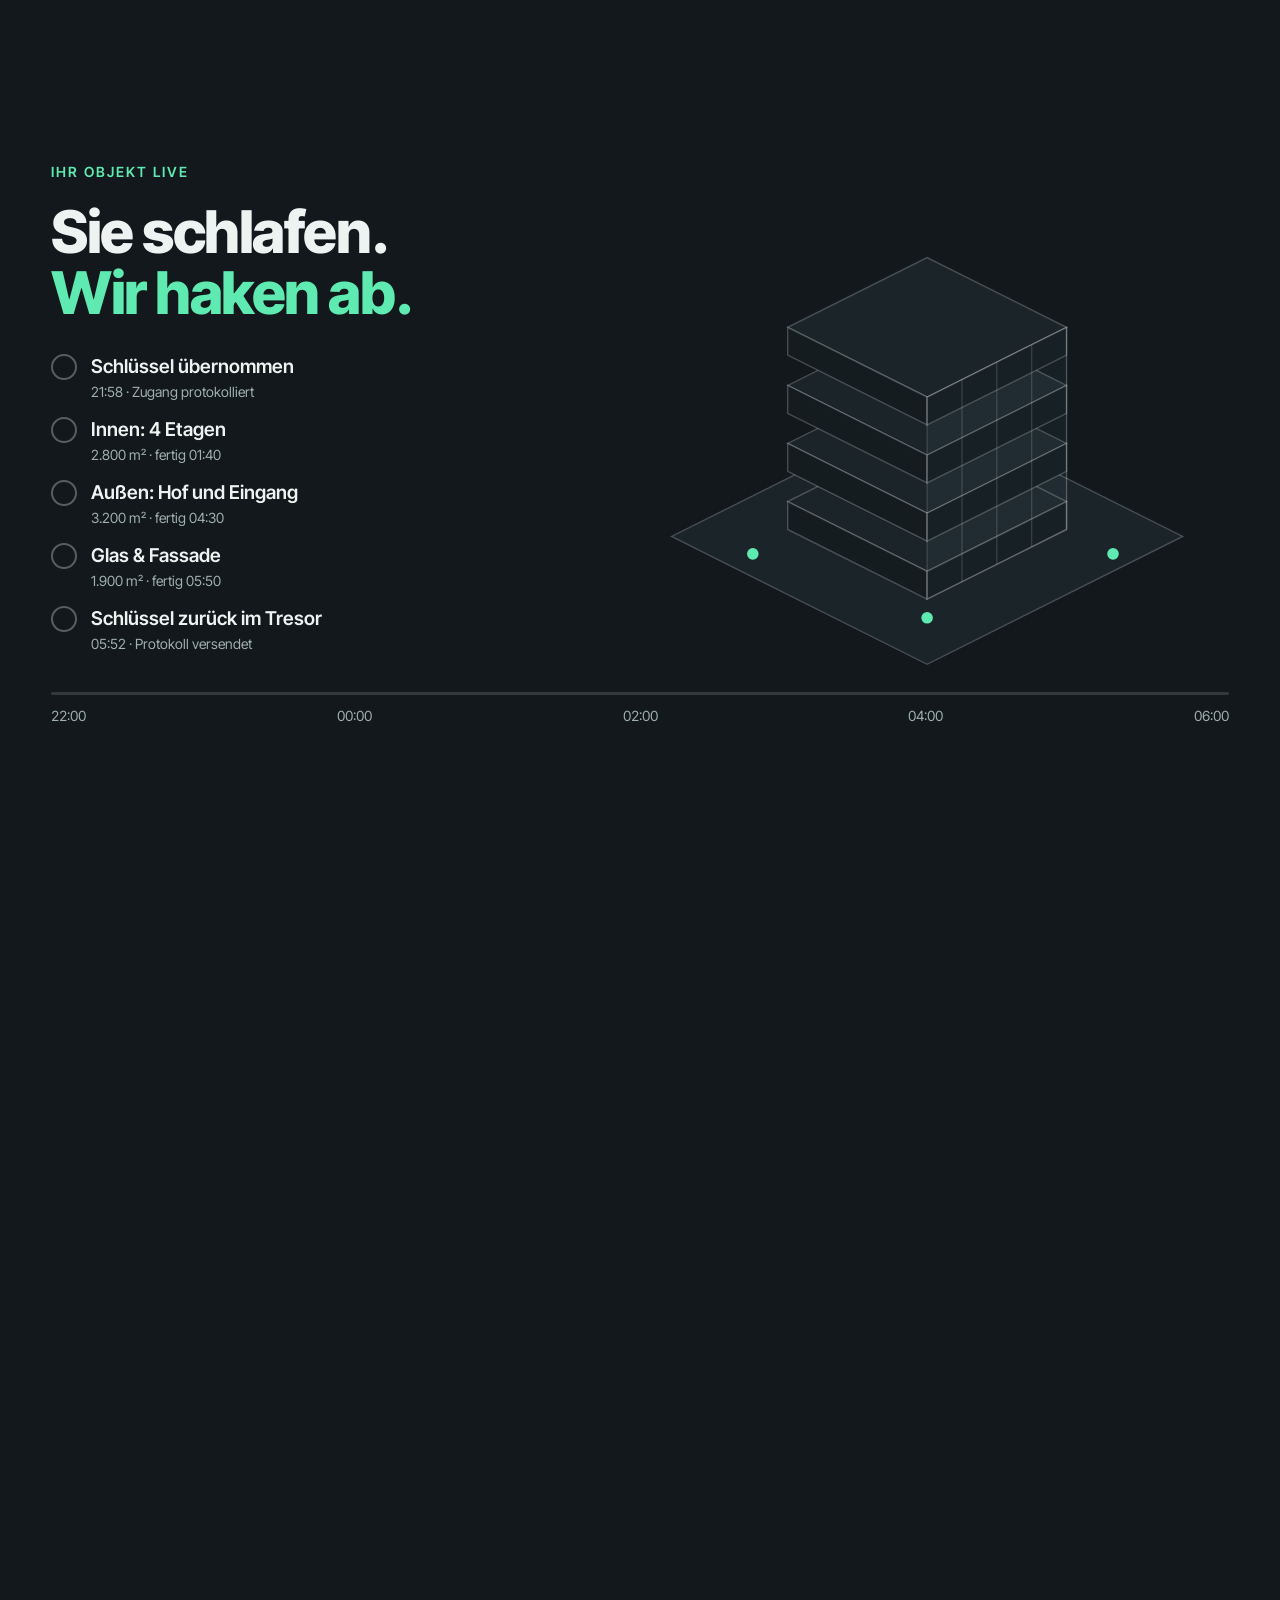
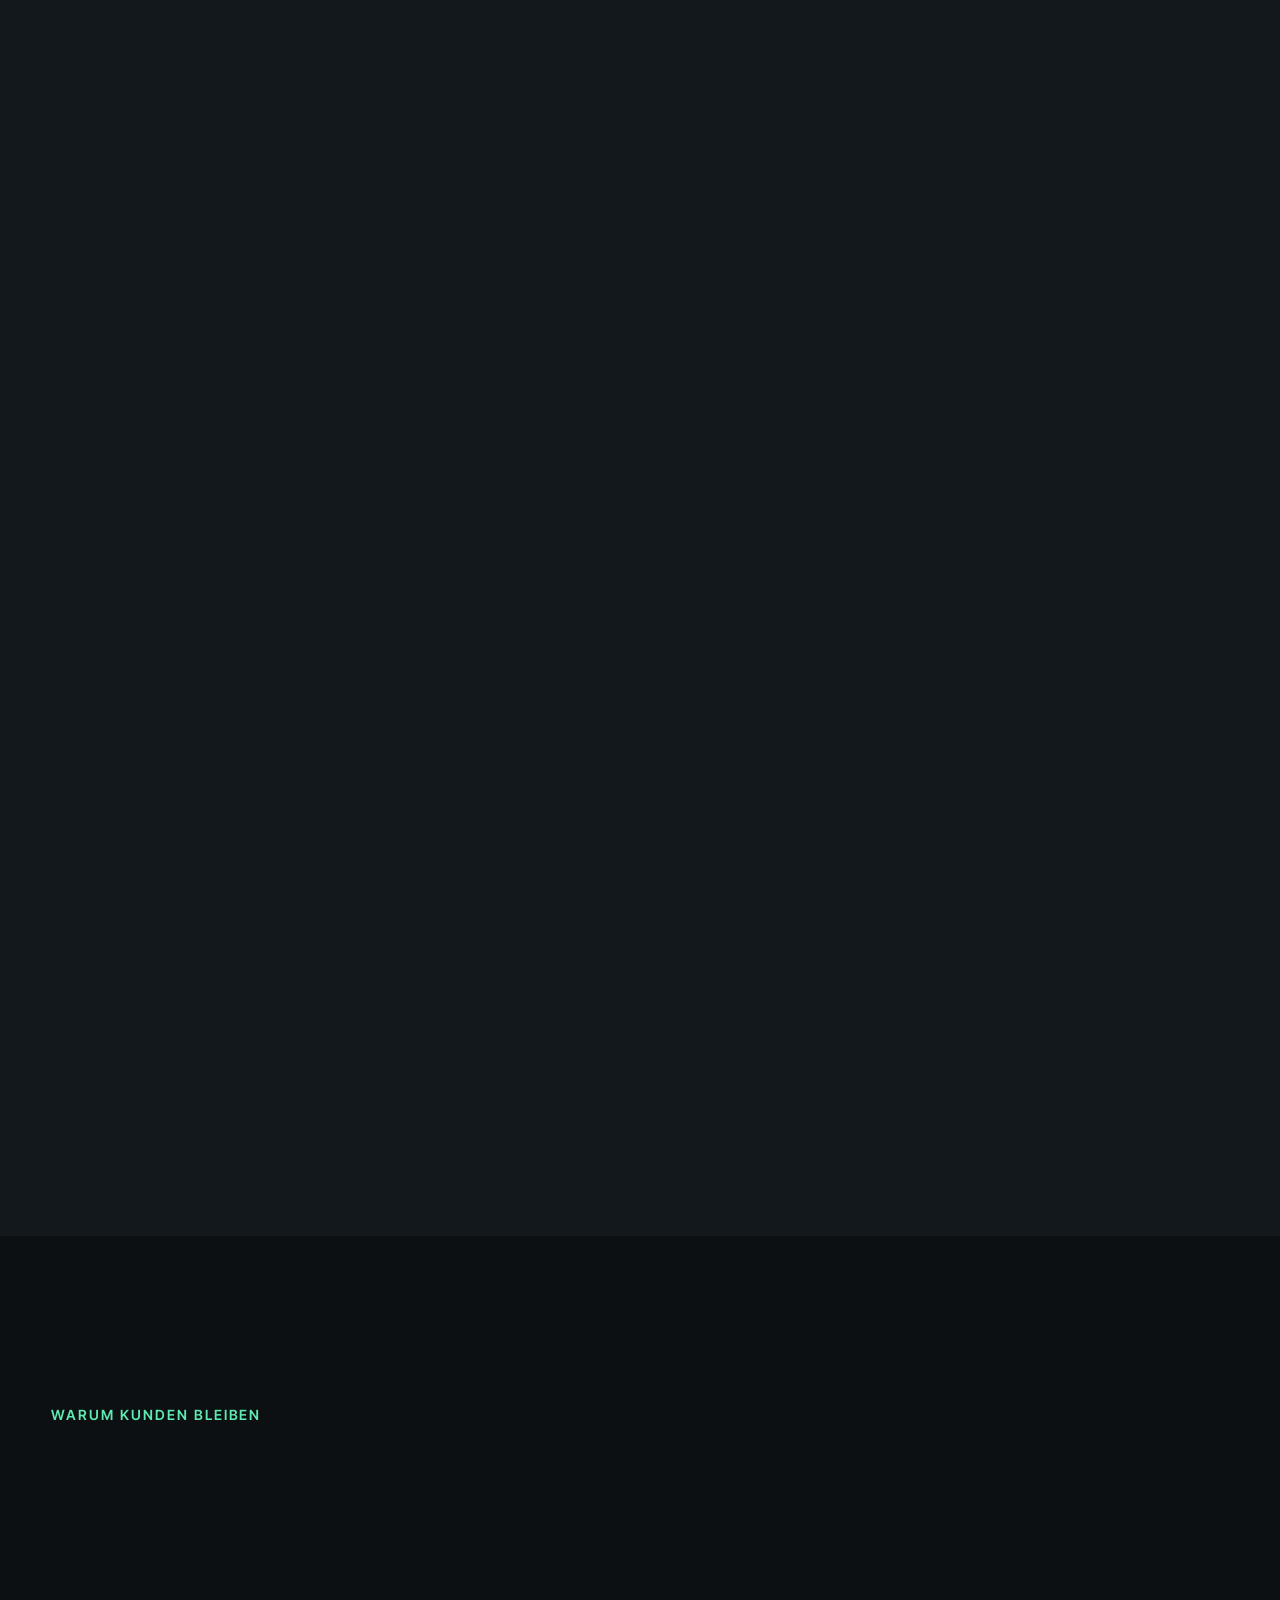
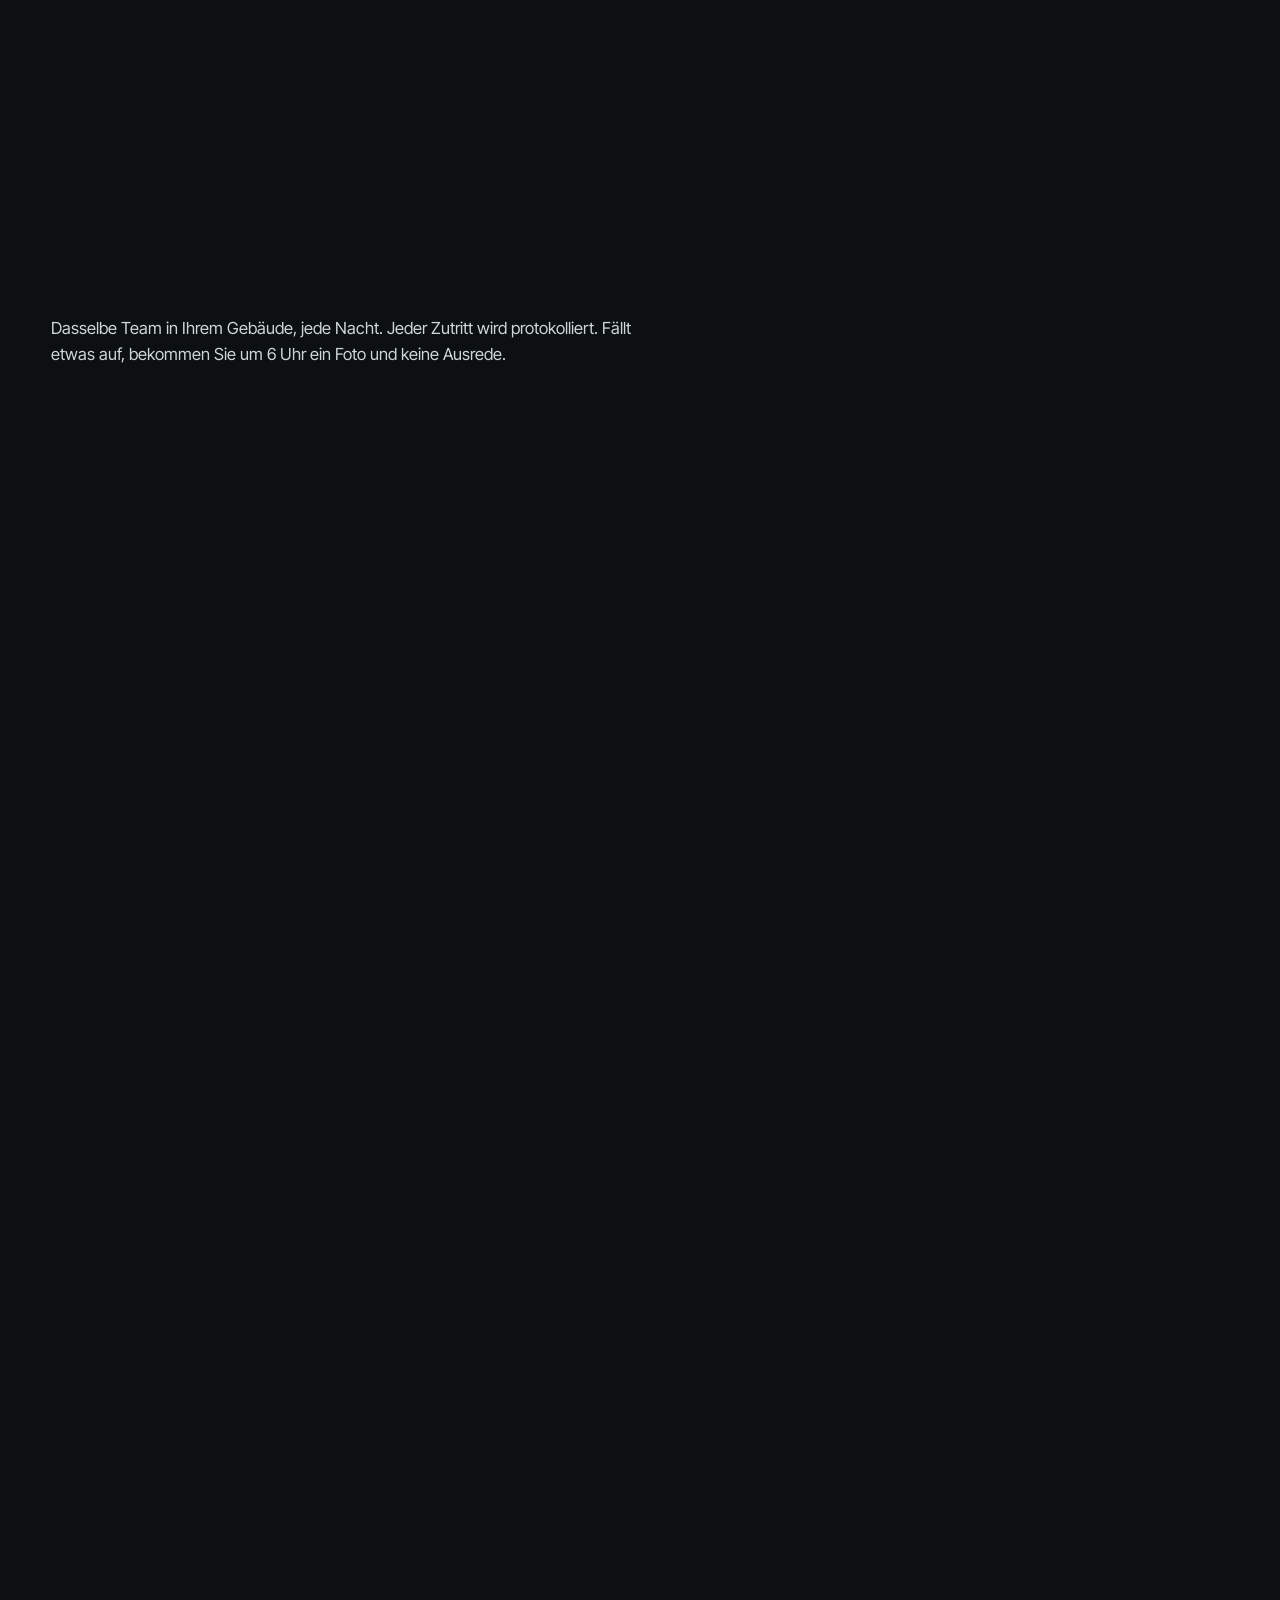
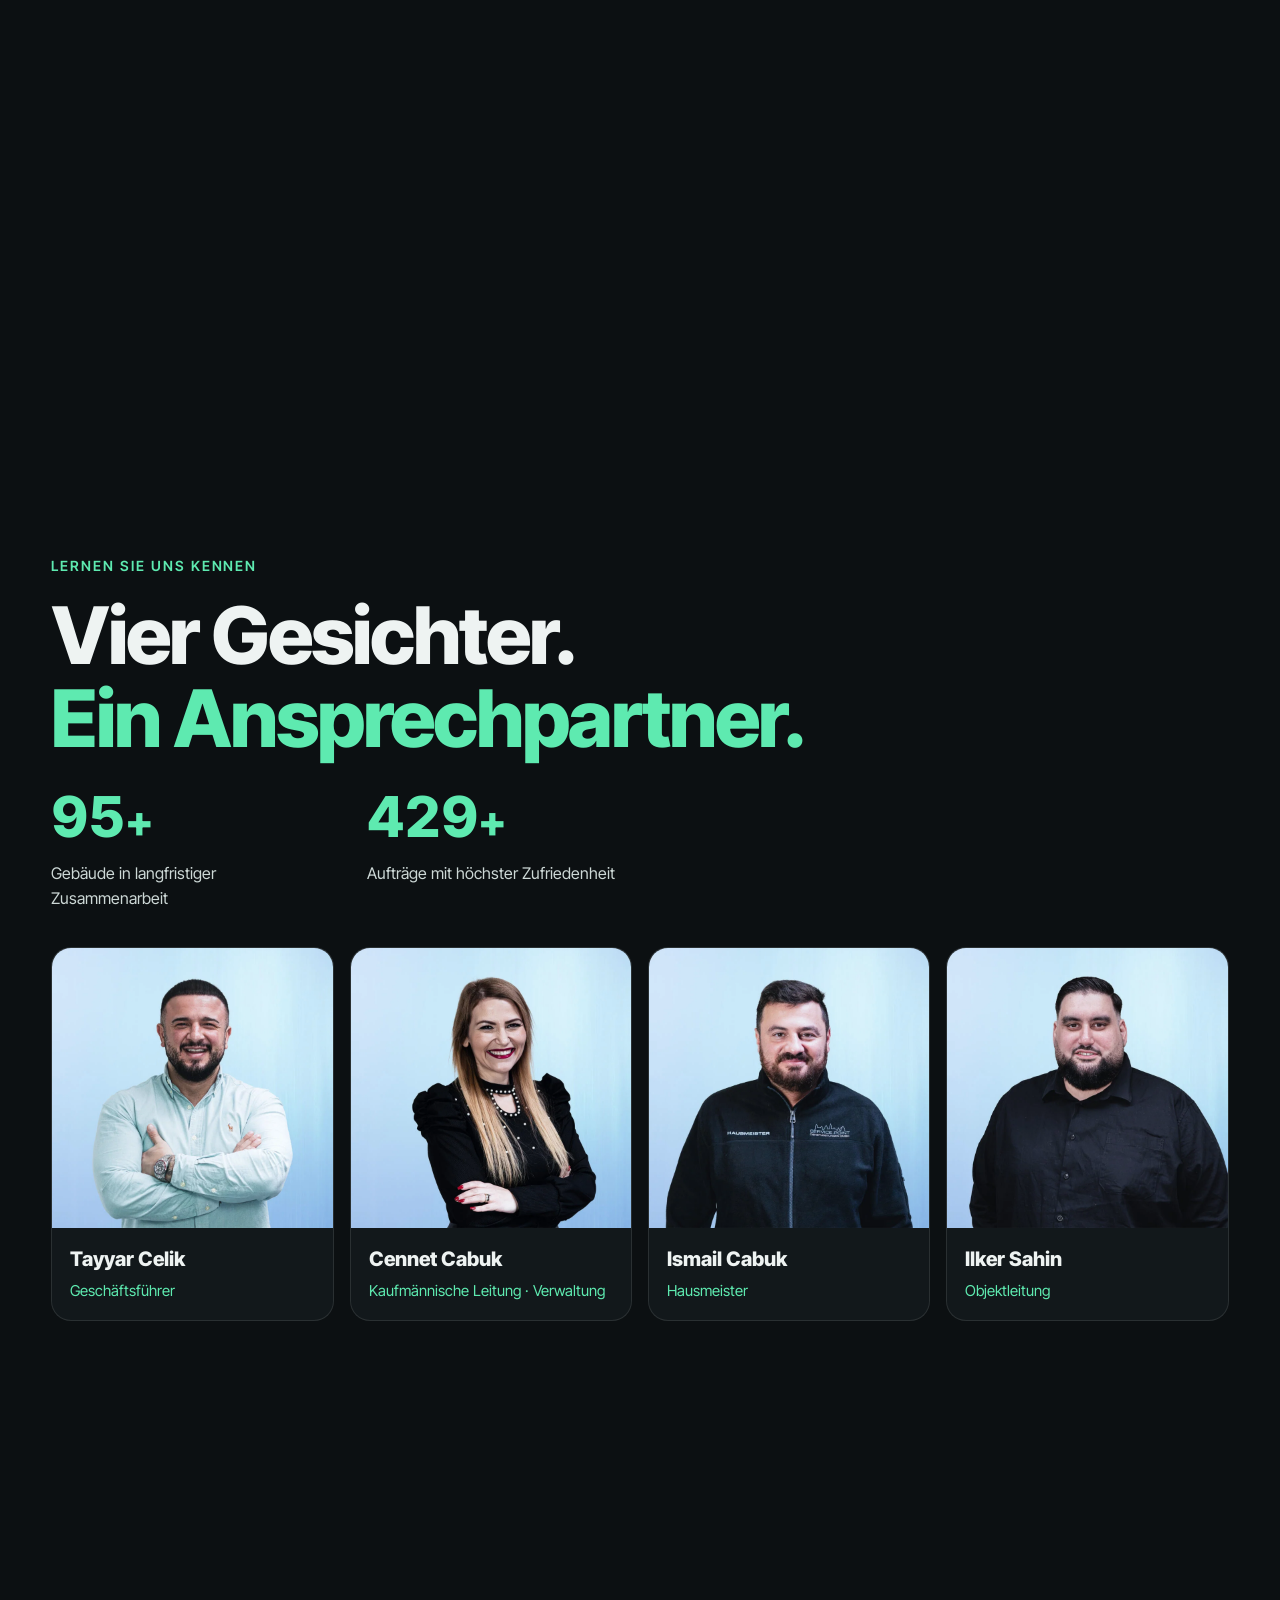
==== commit fafa7493: "Service Point GmbH: Marke, Logo, Team, Hausmeister-Unterseite, Impressum, Google-Note Co-Authored-By" ====
--- a/site/index.html
+++ b/site/index.html
@@ -3,24 +3,25 @@
 <head>
 <meta charset="utf-8">
 <meta name="viewport" content="width=device-width, initial-scale=1, viewport-fit=cover">
-<title>GLANZWERK · Gebäudereinigung über Nacht</title>
-<meta name="description" content="GLANZWERK Gebäudereinigung: Büro, Glas & Fassade, Außenflächen. Nachts gereinigt, morgens wie neu. Angebot in 60 Sekunden, Begehung in 48 Stunden.">
+<title>Service Point · Gebäudereinigung in Ratingen</title>
+<meta name="description" content="Service Point Dienstleistungen GmbH, Ratingen: Gebäudereinigung gewerblich und privat. Büro, Praxis, Treppenhaus, Glas und Außenflächen, dazu Hausmeisterservice und Winterdienst.">
 <meta name="theme-color" content="#0c1012">
 <link rel="preconnect" href="https://fonts.googleapis.com">
 <link rel="preconnect" href="https://fonts.gstatic.com" crossorigin>
 <link href="https://fonts.googleapis.com/css2?family=Inter+Tight:wght@400;500;600;700;800&display=swap" rel="stylesheet">
-<link rel="stylesheet" href="assets/css/style.css?v=2">
-<link rel="icon" href="data:image/svg+xml,%3Csvg xmlns='http://www.w3.org/2000/svg' viewBox='0 0 32 32'%3E%3Crect width='32' height='32' rx='7' fill='%230c1012'/%3E%3Cpath d='M9 22 L16 8 L23 22' fill='none' stroke='%235eeab0' stroke-width='3' stroke-linecap='round' stroke-linejoin='round'/%3E%3C/svg%3E">
+<link rel="stylesheet" href="assets/css/style.css?v=3">
+<link rel="icon" href="assets/img/logo-sp-mark.svg" type="image/svg+xml">
 </head>
 <body>
 
 <header class="nav">
-  <a class="brand" href="#top" aria-label="Zum Anfang"><span class="mark"></span><span data-firma>GLANZWERK</span></a>
+  <a class="brand" href="#top" aria-label="Service Point, zum Anfang"><img class="brand-mark" src="assets/img/logo-sp-mark.svg" alt=""><span>SERVICE.POINT</span></a>
   <nav class="menu" aria-label="Hauptmenü">
     <a href="#nacht">Die Nacht</a>
     <a href="#leistungen">Leistungen</a>
     <a href="#live">Objekt live</a>
     <a href="#angebot">Angebot</a>
+    <a href="#team">Team</a>
     <a href="#karriere">Karriere</a>
     <a href="#bewertungen">Bewertungen</a>
     <button class="btn btn-mint menu-cta" data-open="termin">Begehung buchen</button>
@@ -54,9 +55,9 @@
     <div class="shade"></div>
 
     <div class="beat b-hero">
-      <p class="kicker">Gebäudereinigung · Büro · Glas · Außenflächen</p>
+      <p class="kicker">Gebäudereinigung in Ratingen · gewerblich &amp; privat</p>
       <h1>Wenn alle gehen,<br>kommen wir.</h1>
-      <p class="lead">Wir reinigen nachts, während Ihr Gebäude leer ist. Um sechs Uhr morgens ist alles fertig, mit Protokoll.</p>
+      <p class="lead">Büros, Praxen, Treppenhäuser und Privathaushalte. Wir reinigen, wenn es Ihnen passt, auch nachts. Morgens ist alles fertig.</p>
       <div class="row"><button class="btn btn-mint" data-open="termin">Begehung buchen</button><a class="btn btn-ghost" href="#angebot">Angebot in 60 Sekunden</a></div>
     </div>
     <div class="beat b-step" data-b="1">
@@ -98,7 +99,7 @@
         <img data-img="l-innen" alt="Reinigungskraft wischt nachts einen Schreibtisch">
         <div class="card-in">
           <h3>Unterhalts&shy;reinigung</h3>
-          <ul><li>Büros, Praxen, Kanzleien</li><li>Sanitär, Küchen, Besprechungsräume</li><li>Bodenpflege mit Einscheibenmaschine</li><li>täglich, 3× pro Woche oder wöchentlich</li></ul>
+          <ul><li>Büros, Praxen, Kanzleien</li><li>Treppenhäuser und Mehrfamilienhäuser</li><li>Privathaushalte</li><li>täglich, 3× pro Woche oder wöchentlich</li></ul>
           <p class="fix">Gelöst: Keine Reinigung mehr, die tagsüber im Weg steht.</p>
           <a class="card-more" href="leistung-innen.html">So läuft die Nacht innen</a>
         </div>
@@ -122,6 +123,11 @@
         </div>
       </article>
     </div>
+    <a class="extra" href="leistung-hausmeister.html">
+      <span class="kicker">Zusatzleistungen</span>
+      <b>Hausmeisterservice, Winterdienst, Gartenpflege, Sicherheitsdienst</b>
+      <em>Alles rund ums Gebäude aus einer Hand</em>
+    </a>
   </div>
 </section>
 
@@ -205,6 +211,25 @@
 </section>
 
 
+
+<!-- KAPITEL 4a: TEAM -->
+<section class="ch sec team" id="team">
+  <div class="wrap">
+    <p class="kicker">Lernen Sie uns kennen</p>
+    <h2 class="h-sec">Vier Gesichter.<br><span class="mint">Ein Ansprechpartner.</span></h2>
+    <div class="sp-counts rv">
+      <div><b class="big-n" data-count="100">0</b><span class="plus">+</span><p>Gebäude in langfristiger Zusammenarbeit</p></div>
+      <div><b class="big-n" data-count="450">0</b><span class="plus">+</span><p>Aufträge mit höchster Zufriedenheit</p></div>
+    </div>
+    <div class="team-grid">
+      <figure class="tm rv"><img data-img="team-tayyar" alt="Tayyar Celik"><figcaption><b>Tayyar Celik</b><span>Geschäftsführer</span></figcaption></figure>
+      <figure class="tm rv"><img data-img="team-cennet" alt="Cennet Cabuk"><figcaption><b>Cennet Cabuk</b><span>Kaufmännische Leitung · Verwaltung</span></figcaption></figure>
+      <figure class="tm rv"><img data-img="team-ismail" alt="Ismail Cabuk"><figcaption><b>Ismail Cabuk</b><span>Hausmeister</span></figcaption></figure>
+      <figure class="tm rv"><img data-img="team-ilker" alt="Ilker Sahin"><figcaption><b>Ilker Sahin</b><span>Objektleitung</span></figcaption></figure>
+    </div>
+  </div>
+</section>
+
 <!-- KAPITEL 4b: ZAHLEN (Diagramme mit echten Branchendaten) -->
 <section class="ch sec facts" id="zahlen">
   <div class="wrap">
@@ -338,22 +363,17 @@
   <div class="wrap">
     <p class="kicker">Bewertungen</p>
     <h2 class="h-sec">Was Kunden sagen.</h2>
-    <p class="demo-hint">Musterseite: Hier stehen später Ihre echten Noten von Google und Tripadvisor, mit Link und Stand-Datum. Die Werte unten sind Beispiele.</p>
+    <p class="demo-hint">Echte Google-Bewertung, Stand 26.11.2026. Die Zitate darunter sind Beispiele, bis echte Kundenstimmen eingebunden sind.</p>
     <div class="scores">
-      <div class="score" data-score="4.9" data-n="127">
-        <div class="sc-h"><span class="pf">Google</span><span class="bsp">Beispiel</span></div>
+      <a class="score" data-score="4.6" data-n="11" href="https://www.google.com/maps/place/Service+Point+Dienstleistungen+GmbH/@51.3380574,6.8907111,17z" target="_blank" rel="noopener">
+        <div class="sc-h"><span class="pf">Google</span><span class="bsp">Stand 26.11.2026</span></div>
         <div class="sc-v"><b class="sc-num">0,0</b><span class="stars"><i></i></span></div>
-        <small><span class="sc-n">0</span> Bewertungen · Stand: Beispielwert</small>
-      </div>
-      <div class="score" data-score="4.8" data-n="38">
-        <div class="sc-h"><span class="pf">Tripadvisor</span><span class="bsp">Beispiel</span></div>
-        <div class="sc-v"><b class="sc-num">0,0</b><span class="stars"><i></i></span></div>
-        <small><span class="sc-n">0</span> Bewertungen · Stand: Beispielwert</small>
-      </div>
+        <small><span class="sc-n">0</span> Bewertungen · Profil ansehen →</small>
+      </a>
     </div>
     <div class="ticker" aria-hidden="true"><div class="tk-in">
-      <span>pünktlich</span><span>streifenfrei</span><span>feste Ansprechpartnerin</span><span>Schlüssel sicher</span><span>flexibel nachts</span><span>Protokoll mit Fotos</span><span>gründlich</span><span>freundliches Team</span>
-      <span>pünktlich</span><span>streifenfrei</span><span>feste Ansprechpartnerin</span><span>Schlüssel sicher</span><span>flexibel nachts</span><span>Protokoll mit Fotos</span><span>gründlich</span><span>freundliches Team</span>
+      <span>Google 4,6 ★</span><span>11 Bewertungen</span><span>Reinigungsdienst Ratingen</span><span>Preußenstraße 27</span><span>gewerblich &amp; privat</span><span>Hausmeisterservice</span><span>Winterdienst</span><span>Glasreinigung</span>
+      <span>Google 4,6 ★</span><span>11 Bewertungen</span><span>Reinigungsdienst Ratingen</span><span>Preußenstraße 27</span><span>gewerblich &amp; privat</span><span>Hausmeisterservice</span><span>Winterdienst</span><span>Glasreinigung</span>
     </div></div>
     <div class="quotes">
       <blockquote class="q on"><p>„Seit dem Wechsel ist der Boden jeden Morgen wie poliert, und wir bekommen um sechs ein Protokoll mit Fotos.“</p><cite>Beispiel · noch keine echte Bewertung</cite></blockquote>
@@ -368,12 +388,12 @@
 <footer class="foot">
   <div class="wrap foot-grid">
     <div>
-      <a class="brand" href="#top"><span class="mark"></span><span data-firma>GLANZWERK</span></a>
-      <p>Gebäudereinigung über Nacht.<br>Büro · Glas &amp; Fassade · Außenflächen</p>
+      <a class="brand" href="#top"><img class="foot-logo" src="assets/img/logo-sp.svg" alt="Service Point Dienstleistungen GmbH"></a>
+      <p>Gebäudereinigung gewerblich und privat.<br>Hausmeisterservice · Winterdienst · Glas</p>
     </div>
     <div>
       <h4>Kontakt</h4>
-      <p>Musterstraße 1, 12345 Musterstadt<br><a href="tel:+490000000000">0000 000 000</a><br>Notdienst rund um die Uhr</p>
+      <p>Preußenstr. 27, 40883 Ratingen<br><a href="tel:+4921021485962">02102 1485962</a><br><a href="tel:+491626083624">Mobil 0162 6083624</a><br><a href="mailto:info@service-point-ratingen.de">info@service-point-ratingen.de</a></p>
     </div>
     <div>
       <h4>Schnell</h4>
@@ -384,7 +404,7 @@
       <p><button class="lnk" data-open="impressum">Impressum</button><br><button class="lnk" data-open="impressum">Datenschutz</button></p>
     </div>
   </div>
-  <p class="wrap foot-demo">Musterseite für Gebäudereinigungen. GLANZWERK ist ein erfundener Betrieb, alle Werte sind Beispiele.</p>
+  <p class="wrap foot-demo">Entwurf für die Service Point Dienstleistungen GmbH. Leistungsversprechen, Zitate und Beispielwerte vor Veröffentlichung mit dem Kunden abstimmen.</p>
 </footer>
 
 <!-- Dialoge -->
@@ -427,16 +447,22 @@
   <form method="dialog" class="m-in">
     <button class="m-x" value="x" aria-label="Schließen">×</button>
     <h3>Impressum</h3>
-    <p>Musterseite für Gebäudereinigungen. GLANZWERK ist ein erfundener Betrieb. Bei Übernahme stehen hier Firmenname, Anschrift, Vertretungsberechtigte, Registereintrag und USt-IdNr.</p>
+    <p class="imp-sub">Impressum nach § 5 TMG</p>
+    <p><b>Service Point Dienstleistungen GmbH</b><br>Preußenstr. 27<br>40883 Ratingen</p>
+    <p><b>Kontakt</b><br>Tel.: <a href="tel:+4921021485962">02102-1485962</a><br>Mobil: <a href="tel:+491626083624">0162-6083624</a><br><a href="mailto:info@service-point-ratingen.de">Info@service-point-ratingen.de</a></p>
+    <p>USt-ID: DE365498977<br>Steuernummer: 147/5867/1096</p>
+    <p><b>Geschäftsführer</b><br>Melih Tayyar Celik</p>
+    <p><b>Plattform der EU-Kommission zur Online-Streitbeilegung</b><br><a href="http://ec.europa.eu/consumers/odr" target="_blank" rel="noopener">http://ec.europa.eu/consumers/odr</a></p>
+    <p>Wir sind zur Teilnahme an einem Streitbeilegungsverfahren vor einer Verbraucherschlichtungsstelle weder verpflichtet noch bereit.</p>
     <h3>Datenschutz</h3>
-    <p>Diese Demo speichert keine Eingaben und sendet keine Formulare. Ausgewählte Fotos bleiben auf Ihrem Gerät.</p>
+    <p>Die vollständige Datenschutzerklärung: <a href="https://service-point-ratingen.de/datenschutz/" target="_blank" rel="noopener">service-point-ratingen.de/datenschutz</a>. Diese Seite speichert keine Eingaben; ausgewählte Fotos bleiben auf Ihrem Gerät.</p>
   </form>
 </dialog>
 
 <div class="toast" role="status" hidden></div>
 
-<script src="assets/js/img.js?v=1"></script>
+<script src="assets/js/img.js?v=3&x=1"></script>
 <script src="assets/js/vid.js?v=1"></script>
-<script src="assets/js/app.js?v=2"></script>
+<script src="assets/js/app.js?v=3"></script>
 </body>
 </html>
--- a/site/assets/css/style.css
+++ b/site/assets/css/style.css
@@ -450,3 +450,45 @@
 @media (prefers-reduced-motion: reduce) { .rv { opacity: 1; transform: none; } .sub-hero > img { animation: none; } }
 
 .fact small a { padding: 13px 0; }
+
+/* ===== Service Point ===== */
+.brand-mark { width: 44px; height: auto; }
+.brand span { letter-spacing: .04em; }
+.foot-logo { width: 220px; height: auto; margin-bottom: 14px; }
+.extra { display: grid; gap: 6px; margin-top: 18px; padding: 24px 28px; border-radius: var(--r); border: 1px solid var(--line); background: linear-gradient(110deg, var(--bg2), var(--bg3)); text-decoration: none; position: relative; transition: border-color .3s; }
+.extra:hover { border-color: var(--mint); }
+.extra .kicker { margin: 0; }
+.extra b { font-size: clamp(20px, 2vw, 28px); font-weight: 800; padding-right: 40px; }
+.extra em { font-style: normal; color: var(--mute); }
+.extra::after { content: '\2192'; position: absolute; right: 26px; top: 50%; transform: translateY(-50%); color: var(--mint); font-size: 28px; }
+.team .h-sec { margin-bottom: 28px; }
+.sp-counts { display: flex; flex-wrap: wrap; gap: 18px 56px; margin-bottom: 36px; }
+.sp-counts > div { display: grid; grid-template-columns: auto auto; align-items: baseline; justify-content: start; }
+.sp-counts .plus { font-size: clamp(32px, 3.4vw, 50px); font-weight: 800; color: var(--mint); }
+.sp-counts p { grid-column: 1 / -1; color: #cdd8d6; font-size: 16px; max-width: 260px; }
+.team-grid { display: grid; grid-template-columns: repeat(4, 1fr); gap: 16px; }
+.tm { margin: 0; border-radius: 20px; overflow: hidden; background: var(--bg2); border: 1px solid var(--line); }
+.tm img { width: 100%; aspect-ratio: 1; object-fit: cover; filter: saturate(.92); transition: transform 1s; }
+.tm:hover img { transform: scale(1.04); }
+.tm figcaption { padding: 16px 18px 18px; display: grid; gap: 4px; }
+.tm b { font-size: 20px; font-weight: 800; }
+.tm span { color: var(--mint); font-size: 15px; }
+.team-grid .tm.rv:nth-child(2) { transition-delay: .1s; } .team-grid .tm.rv:nth-child(3) { transition-delay: .2s; } .team-grid .tm.rv:nth-child(4) { transition-delay: .3s; }
+a.score { text-decoration: none; color: inherit; display: block; }
+.imp-sub { color: var(--mute); }
+.m-in p a { color: var(--mint); }
+@media (max-width: 1000px) { .team-grid { grid-template-columns: 1fr 1fr; } }
+@media (max-width: 420px) { .team-grid { gap: 10px; } .tm b { font-size: 17px; } .tm span { font-size: 14px; } .tm figcaption { padding: 12px; } }
+
+.sub-brand img { width: 52px; height: auto; }
+.sub-nav .wrap > .btn { margin-left: auto; }
+.sub-nav .wrap { gap: 18px; }
+.hm-grid { display: grid; grid-template-columns: 1.4fr 1fr; gap: 18px; align-items: start; }
+.hm-person { max-width: 380px; }
+.foot .foot-grid { margin-bottom: 8px; }
+@media (max-width: 700px) { .hm-grid { grid-template-columns: 1fr; } .sub-brand { display: none; } }
+.sub-brand { display: inline-flex; align-items: center; min-height: 44px; }
+.sp-counts > div { display: block; }
+.sp-counts .big-n, .sp-counts .plus { display: inline; }
+.sp-counts p { margin-top: 6px; }
+.brand-mark { width: 66px; }
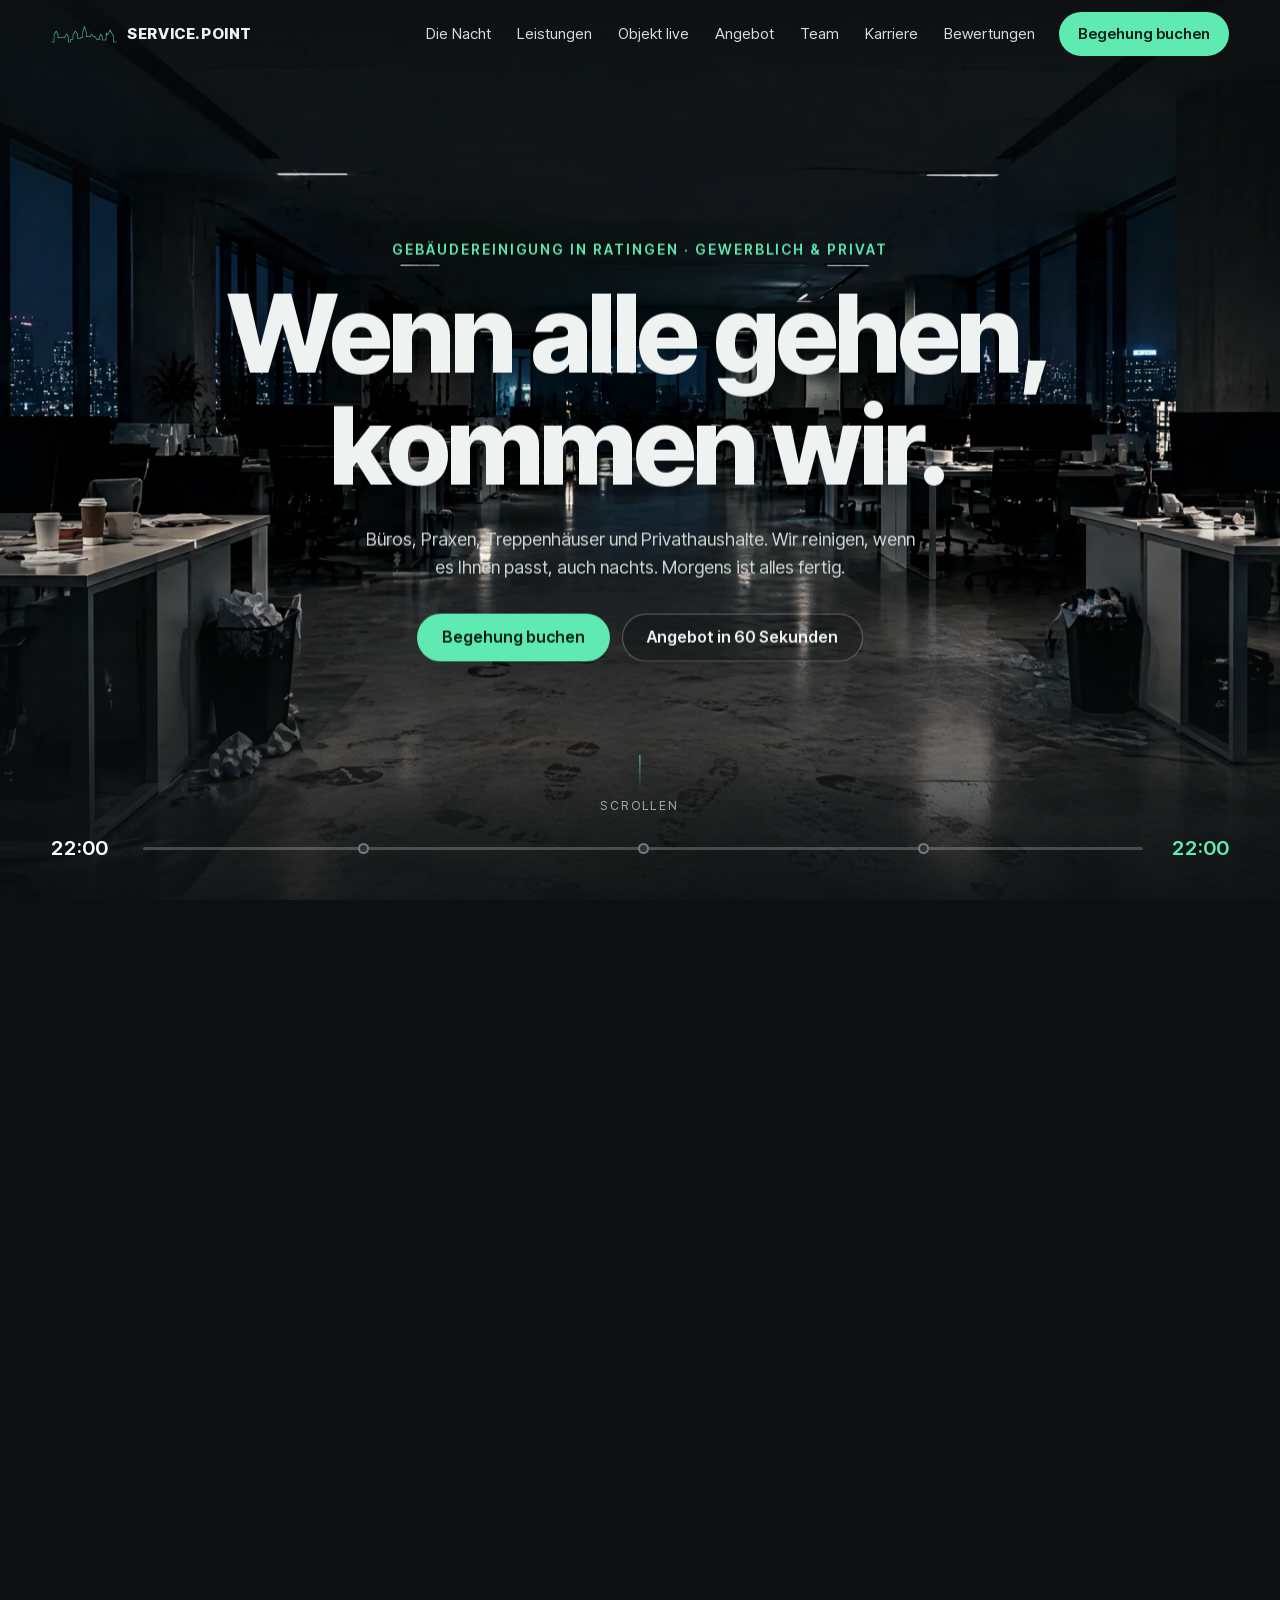
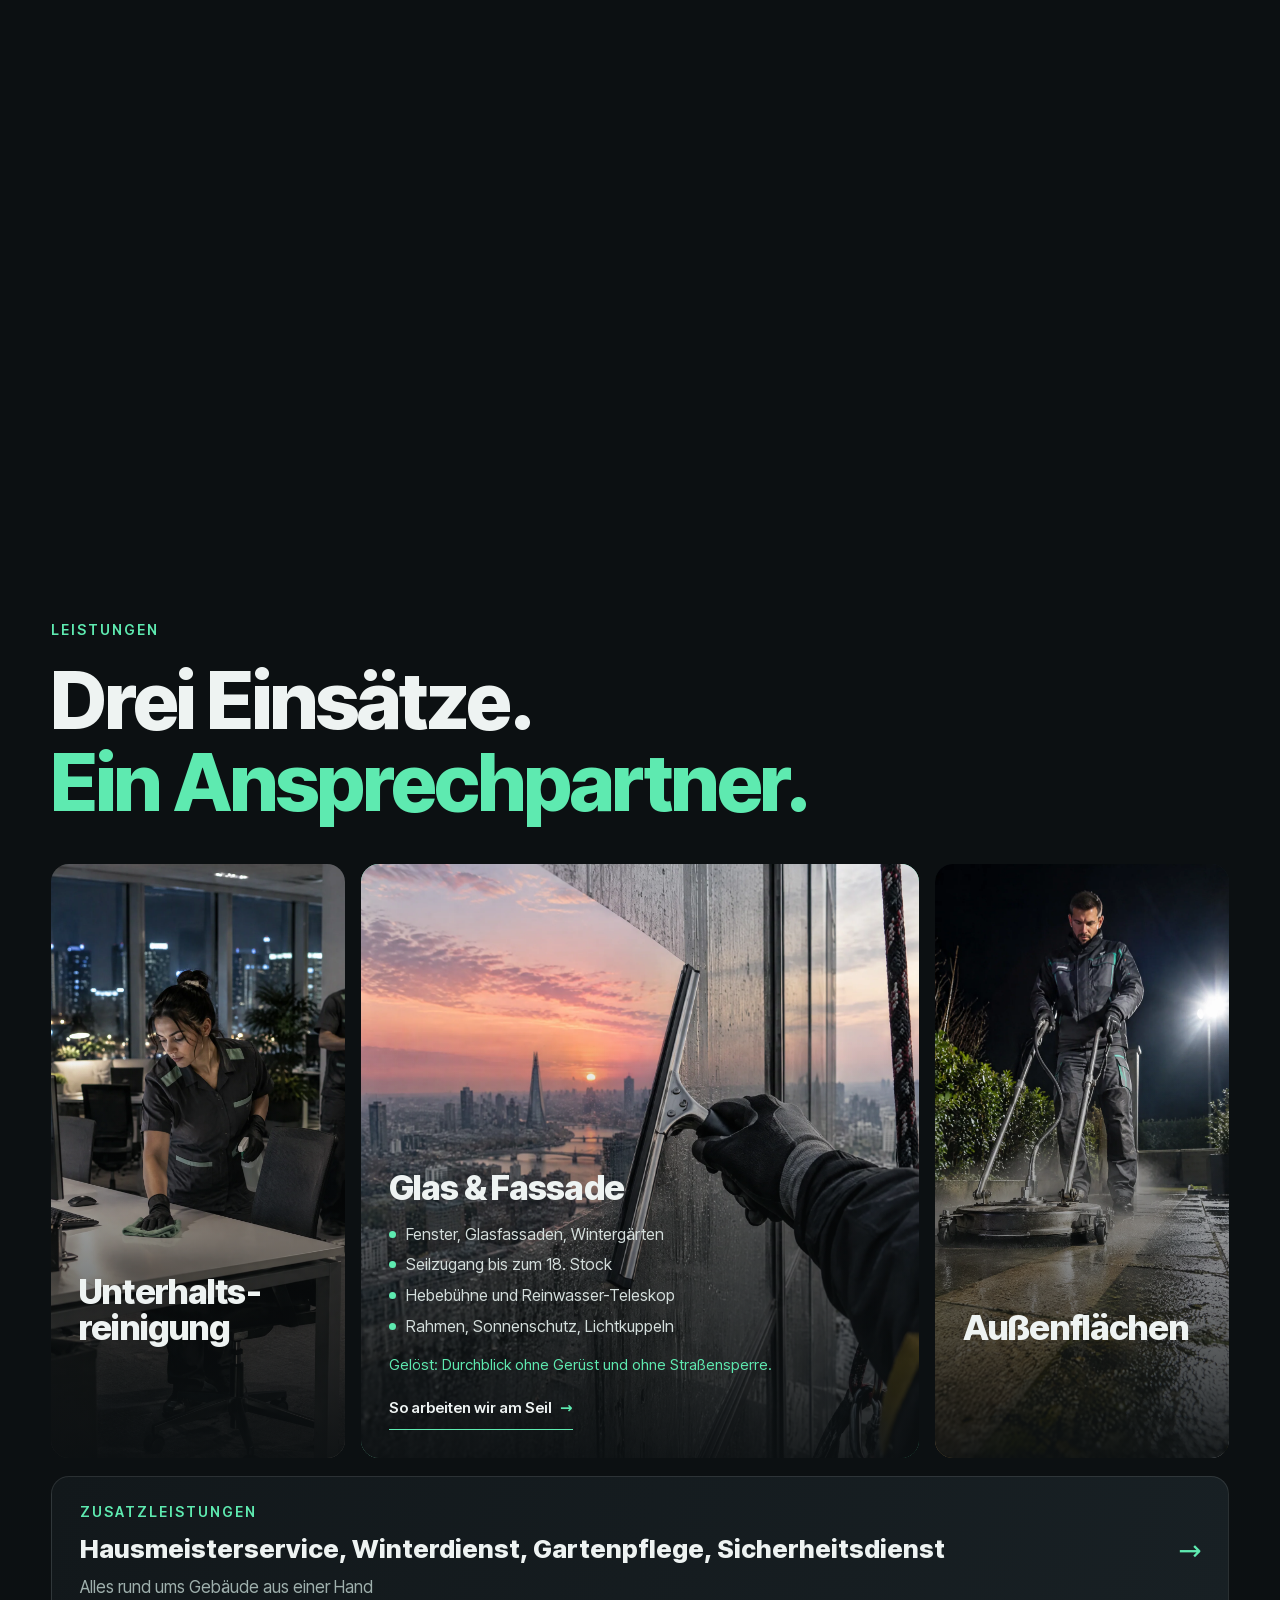
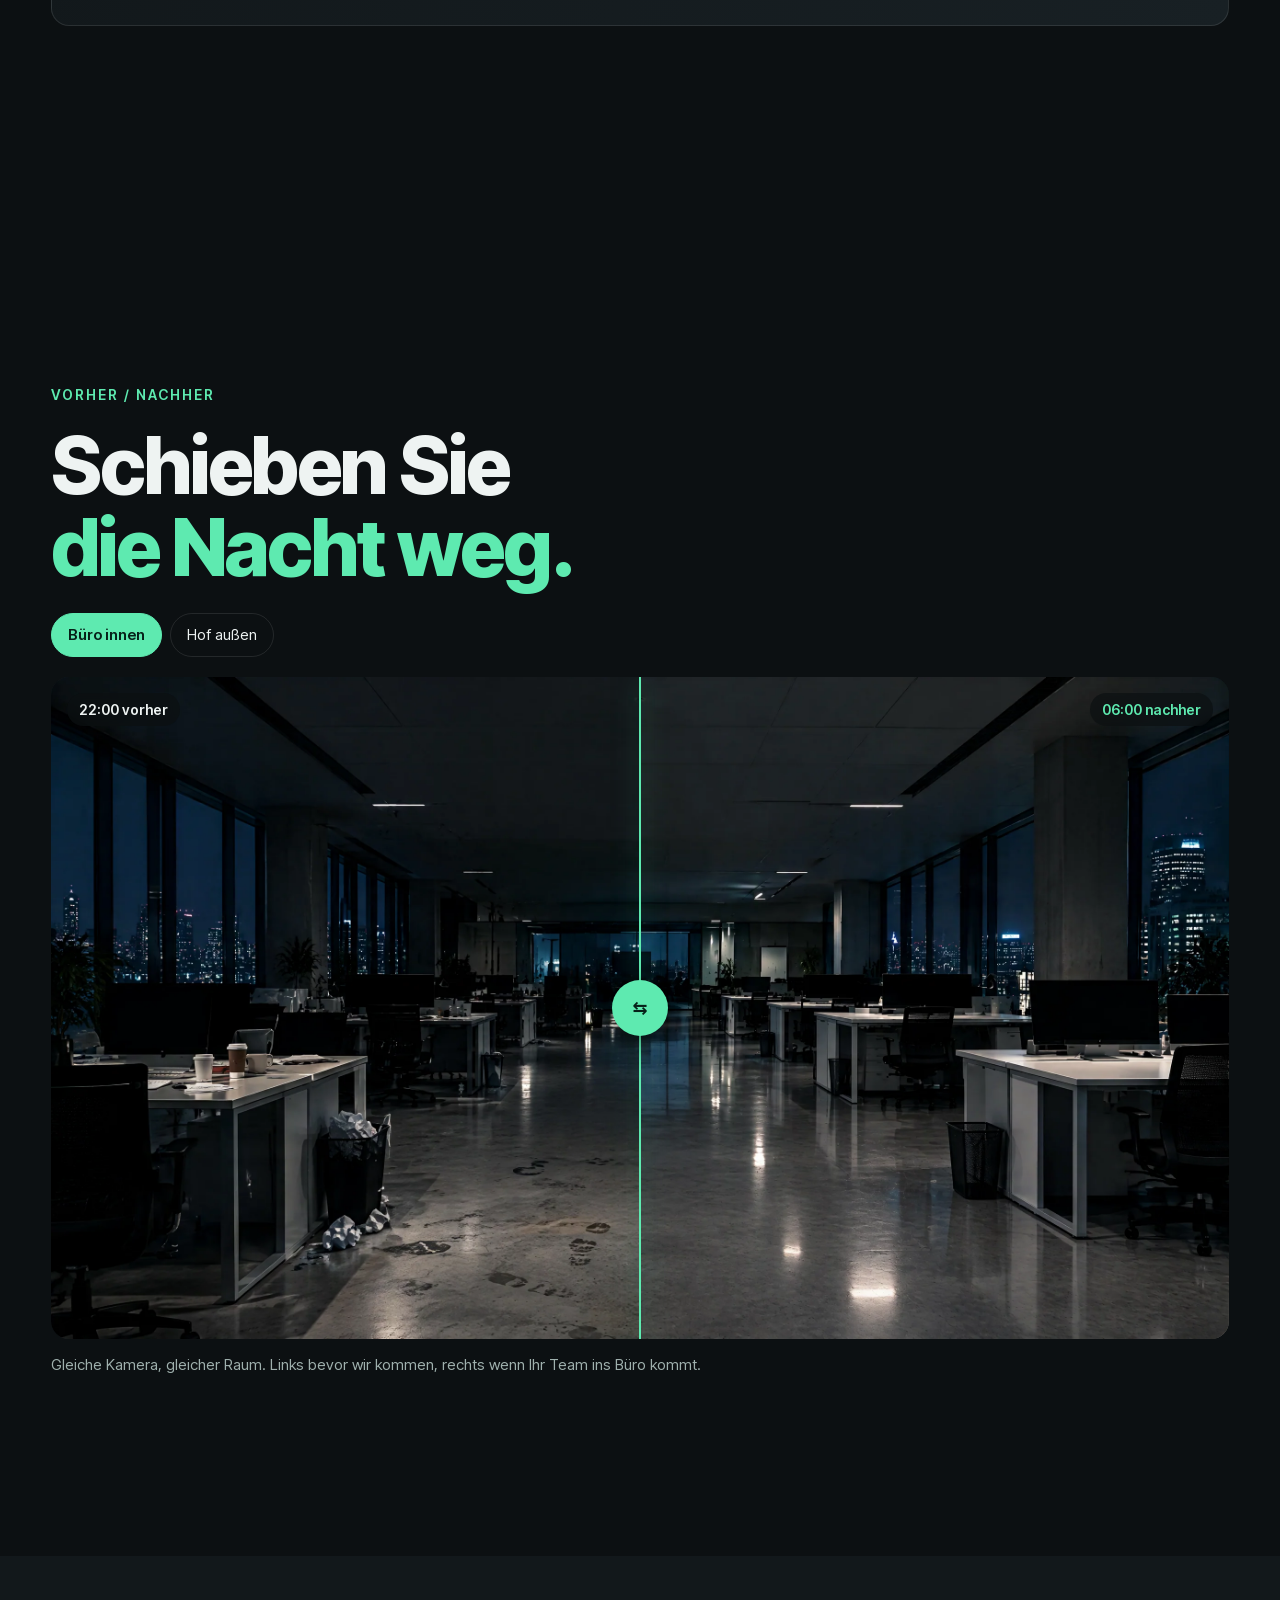
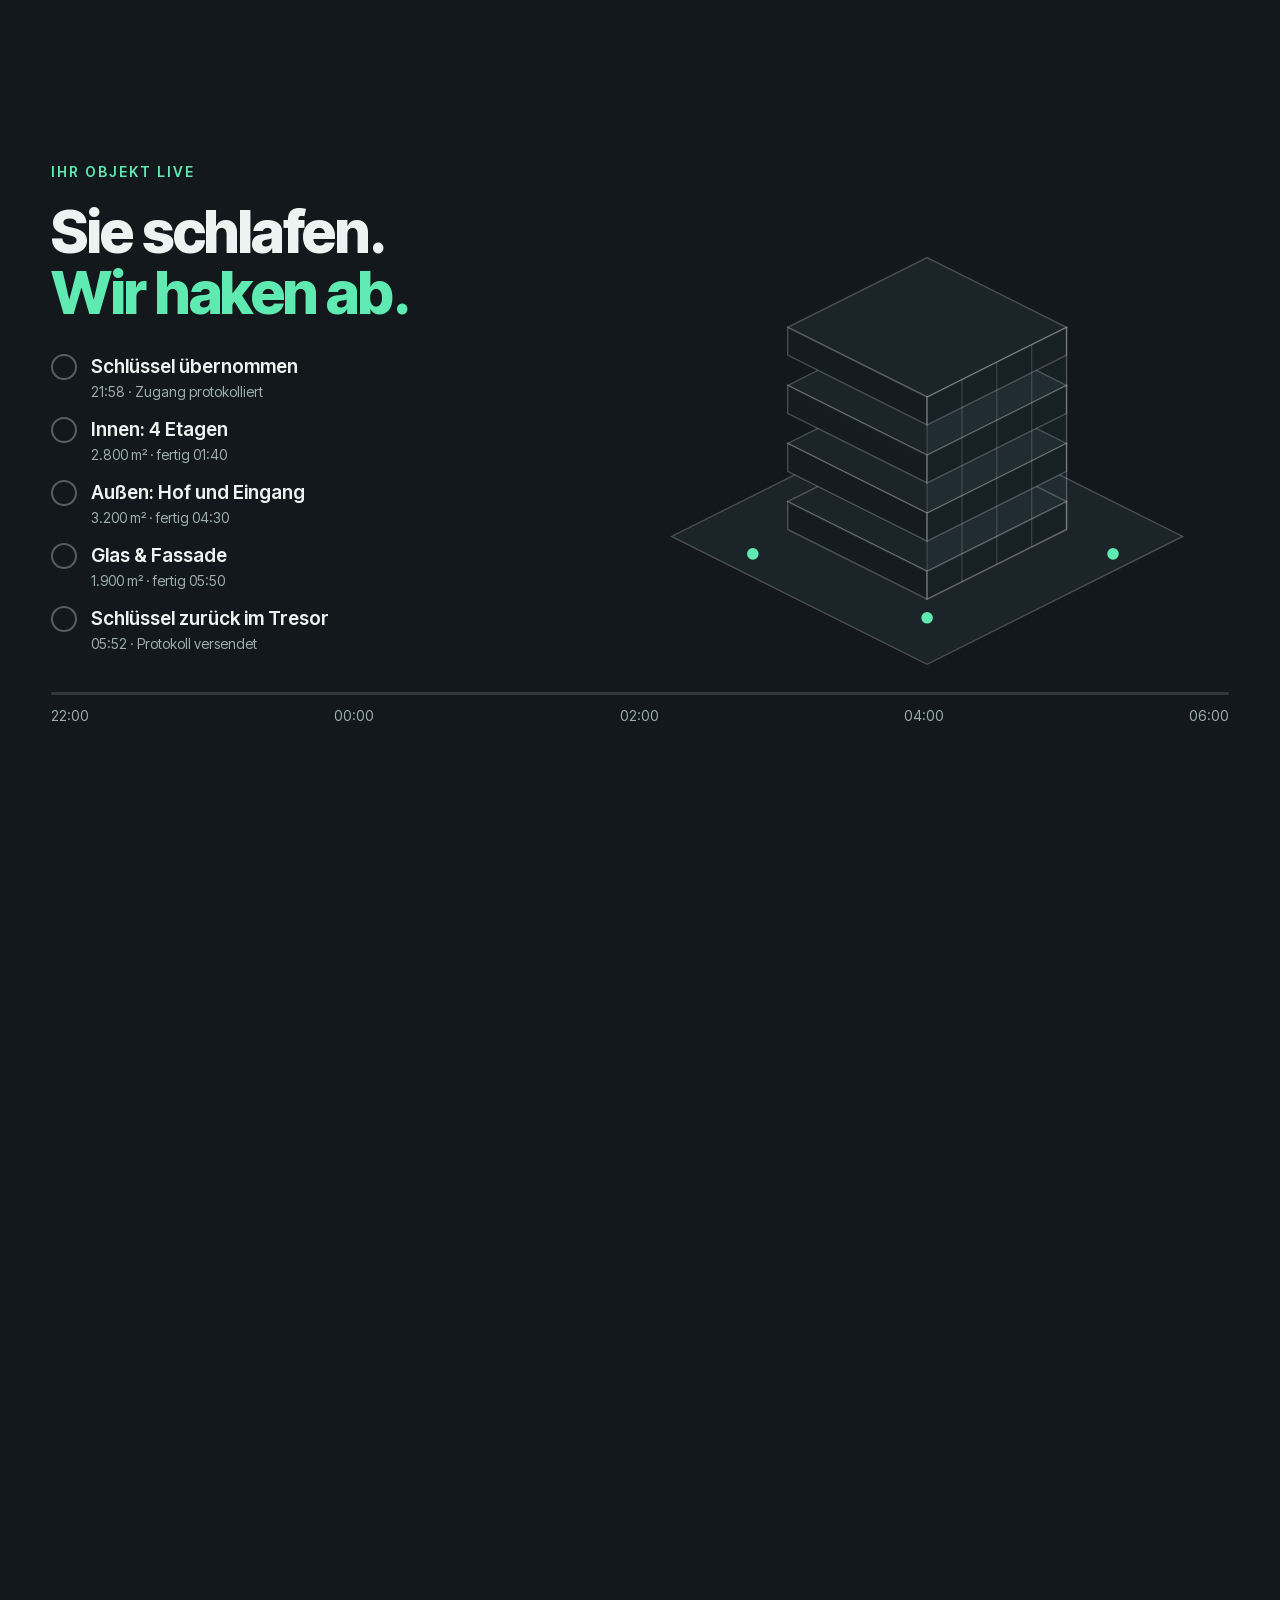
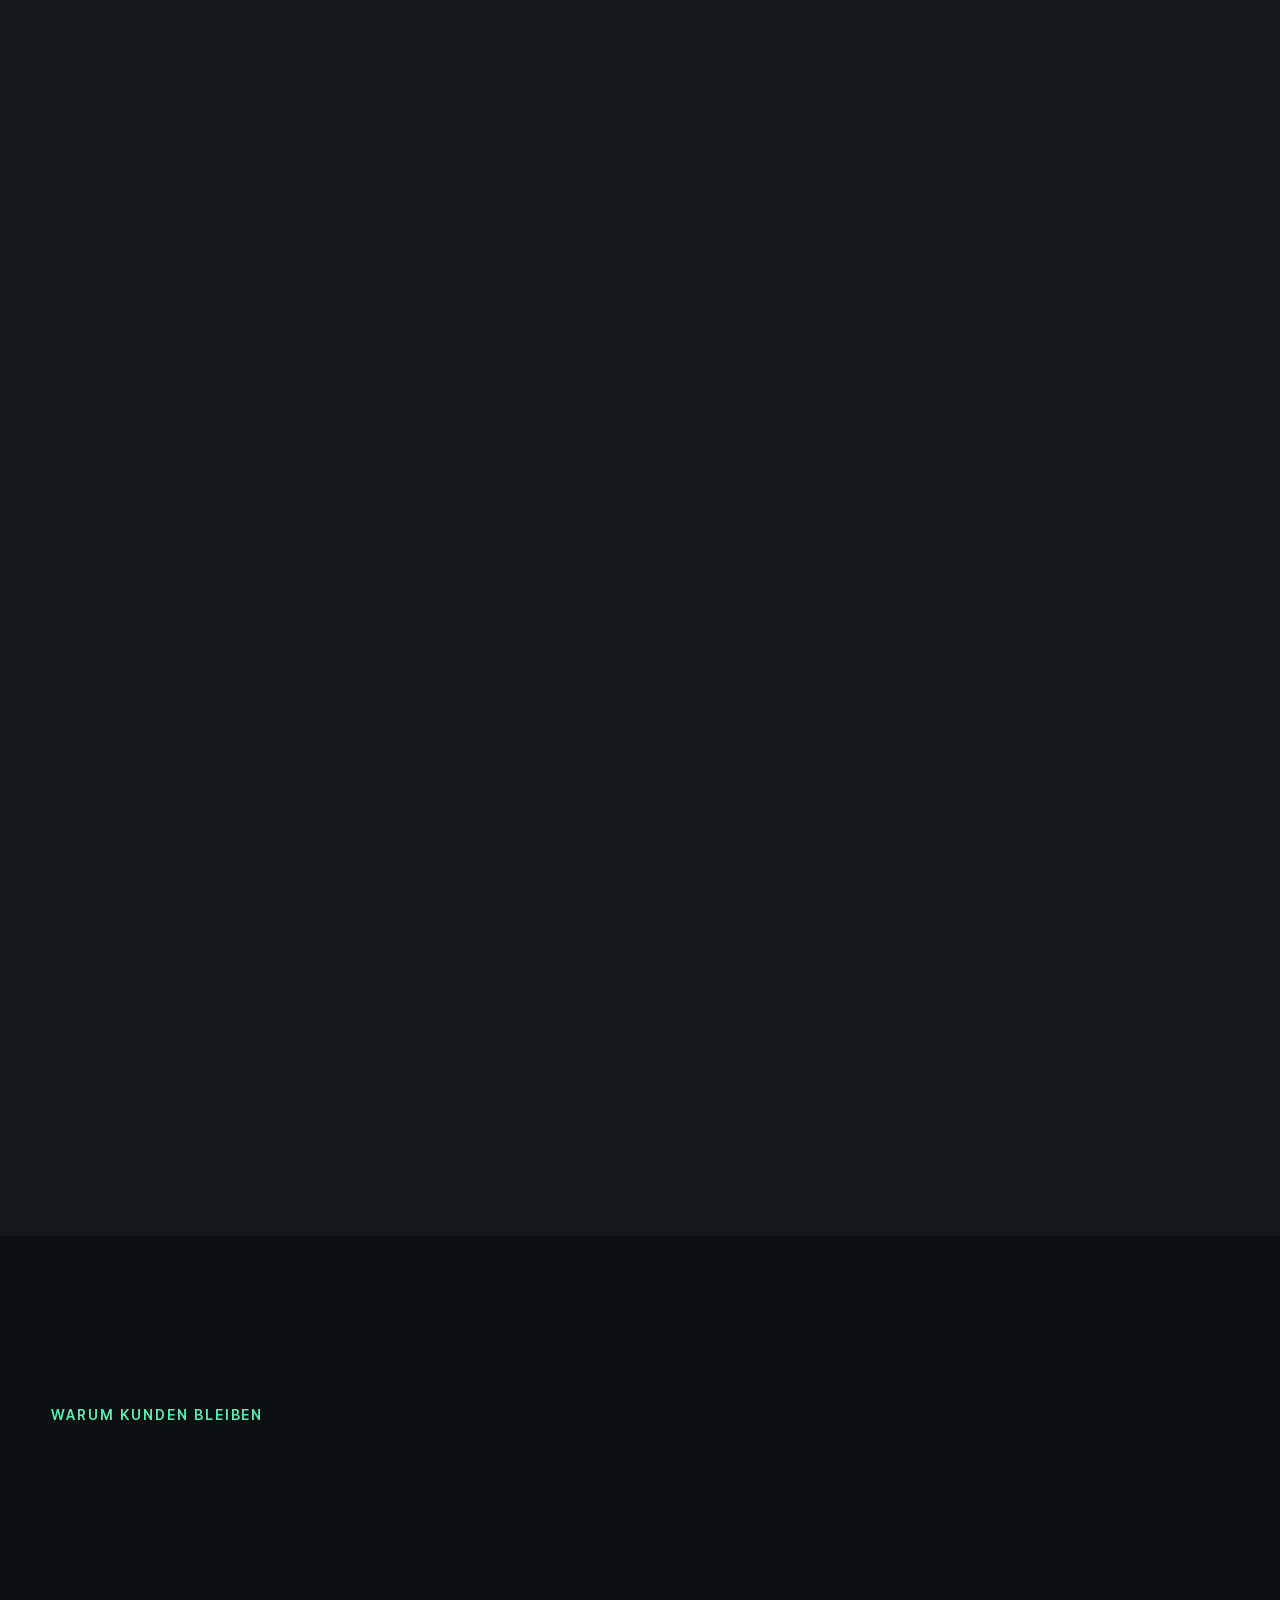
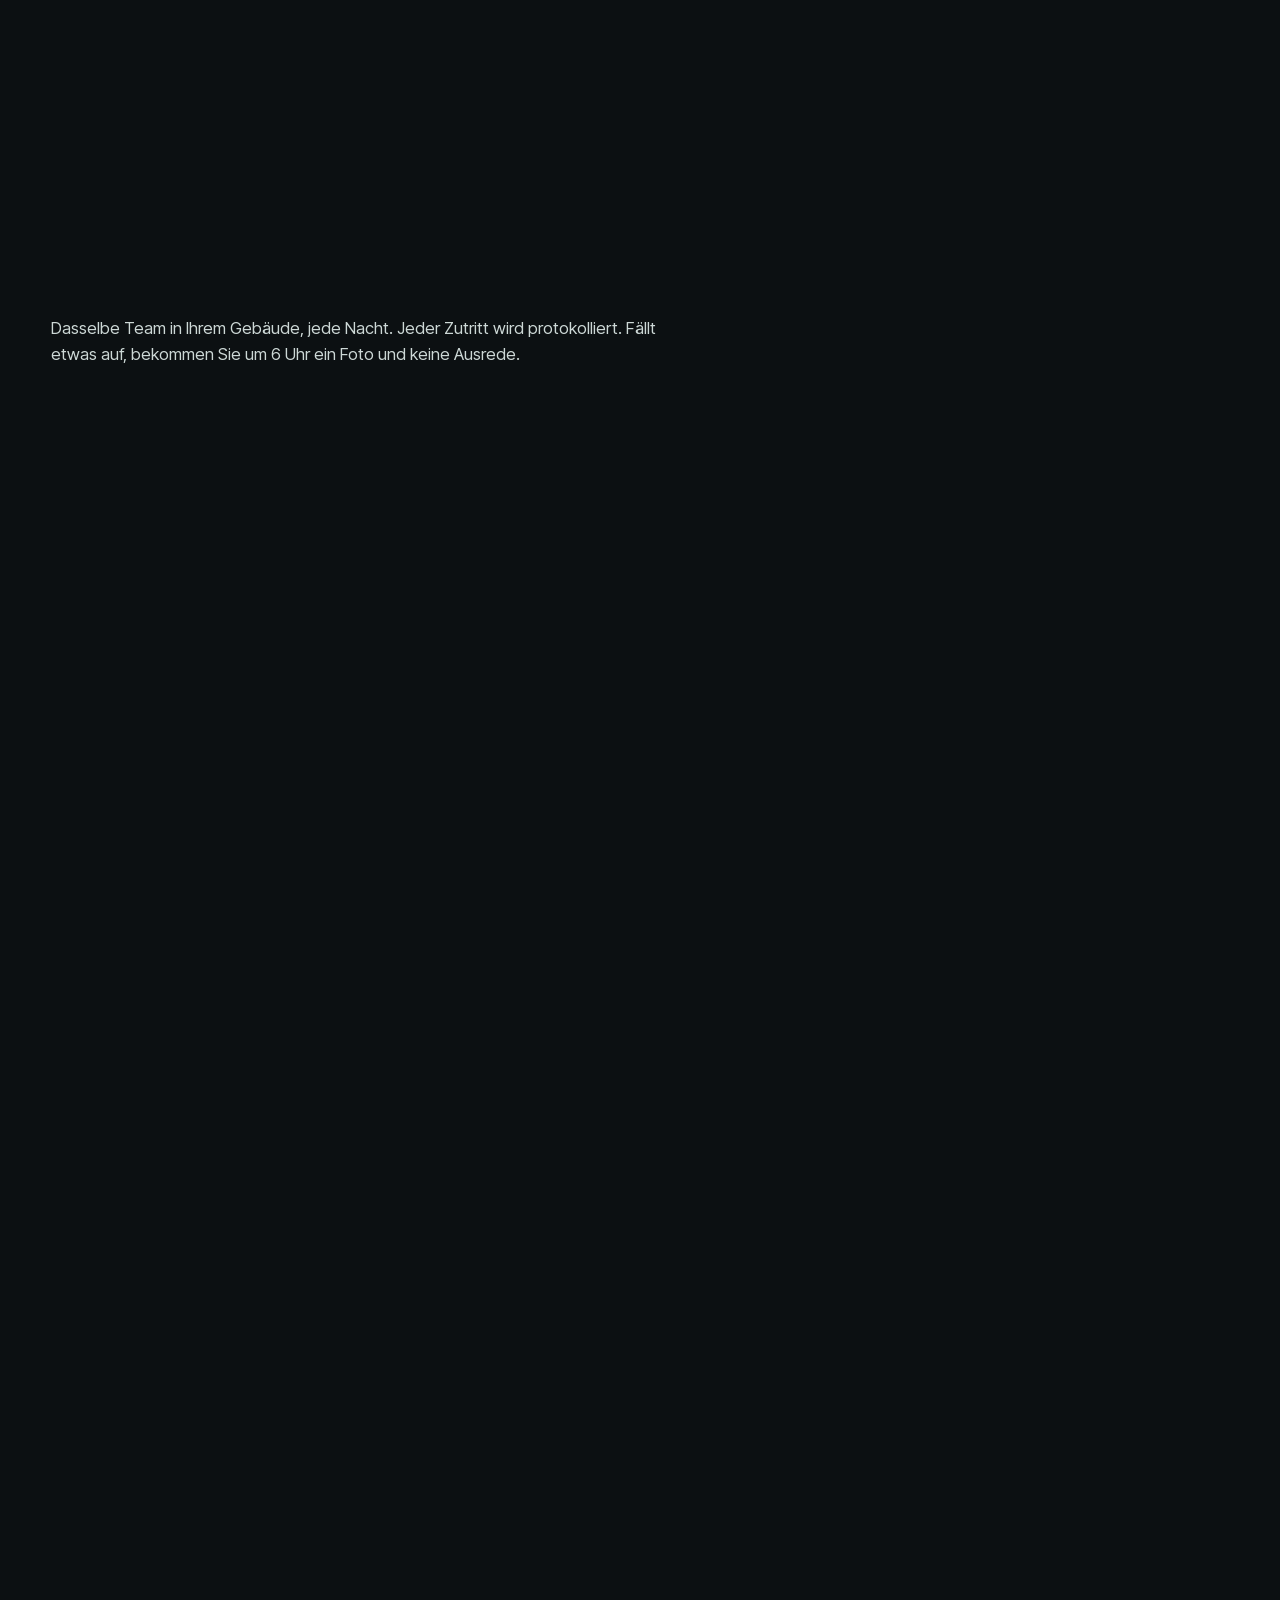
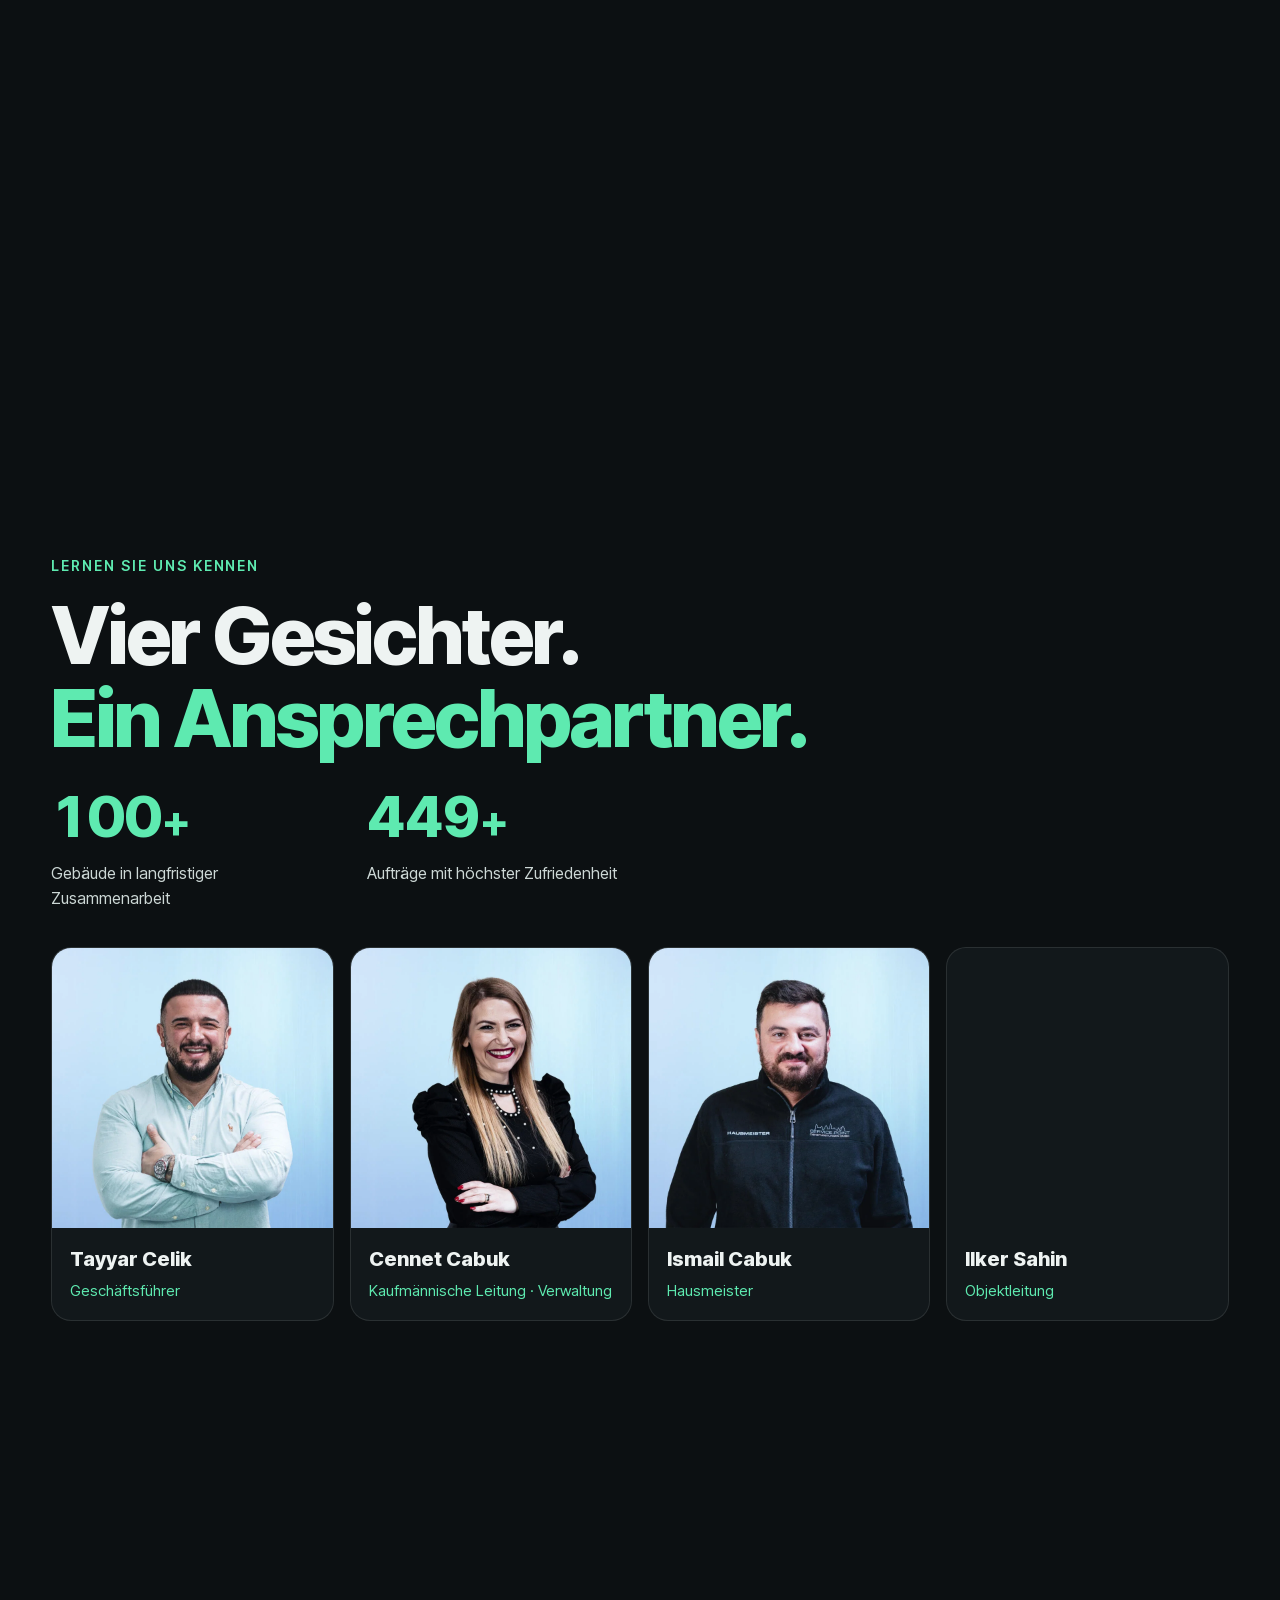
==== commit a18c2345: "Schriften lokal (DSGVO), Startbild im HTML, Upscale-Werkzeug Real-ESRGAN x2plus Co-Authored-By: Clau" ====
--- a/site/index.html
+++ b/site/index.html
@@ -6,10 +6,7 @@
 <title>Service Point · Gebäudereinigung in Ratingen</title>
 <meta name="description" content="Service Point Dienstleistungen GmbH, Ratingen: Gebäudereinigung gewerblich und privat. Büro, Praxis, Treppenhaus, Glas und Außenflächen, dazu Hausmeisterservice und Winterdienst.">
 <meta name="theme-color" content="#0c1012">
-<link rel="preconnect" href="https://fonts.googleapis.com">
-<link rel="preconnect" href="https://fonts.gstatic.com" crossorigin>
-<link href="https://fonts.googleapis.com/css2?family=Inter+Tight:wght@400;500;600;700;800&display=swap" rel="stylesheet">
-<link rel="stylesheet" href="assets/css/style.css?v=3">
+<link rel="stylesheet" href="assets/css/style.css?v=4">
 <link rel="icon" href="assets/img/logo-sp-mark.svg" type="image/svg+xml">
 </head>
 <body>
@@ -36,7 +33,7 @@
 <section class="ch night" id="nacht" aria-label="Eine Nacht, ein Gebäude">
   <div class="stage">
     <div class="scene s0" data-scene="0">
-      <img class="ph-img" data-img="nacht-buero" alt="Leeres Büro bei Nacht, Boden mit Fußspuren">
+      <picture><source media="(max-width: 899px)" srcset="assets/img/nacht-buero-m.webp?v=26038"><img class="ph-img" data-img="nacht-buero" src="assets/img/nacht-buero.webp?v=26038" alt="Leeres Büro bei Nacht, Boden mit Fußspuren"></picture>
       <video class="vid" data-key="buero" data-src="assets/vid/buero" muted playsinline preload="auto"></video>
       <img class="after" data-img="buero-sauber" alt="">
     </div>
@@ -463,6 +460,6 @@
 
 <script src="assets/js/img.js?v=3&x=1"></script>
 <script src="assets/js/vid.js?v=1"></script>
-<script src="assets/js/app.js?v=3"></script>
+<script src="assets/js/app.js?v=4"></script>
 </body>
 </html>
--- a/site/assets/css/style.css
+++ b/site/assets/css/style.css
@@ -1,3 +1,94 @@
+/* Schriften lokal (vorher Google Fonts), erzeugt mit tools/fonts_local.py */
+/* latin-ext */
+@font-face {
+  font-family: 'Inter Tight';
+  font-style: normal;
+  font-weight: 400;
+  font-display: swap;
+  src: url(../fonts/inter-tight-latin-ext.woff2) format('woff2');
+  unicode-range: U+0100-02BA, U+02BD-02C5, U+02C7-02CC, U+02CE-02D7, U+02DD-02FF, U+0304, U+0308, U+0329, U+1D00-1DBF, U+1E00-1E9F, U+1EF2-1EFF, U+2020, U+20A0-20AB, U+20AD-20C4, U+2113, U+2C60-2C7F, U+A720-A7FF;
+}
+/* latin */
+@font-face {
+  font-family: 'Inter Tight';
+  font-style: normal;
+  font-weight: 400;
+  font-display: swap;
+  src: url(../fonts/inter-tight-latin.woff2) format('woff2');
+  unicode-range: U+0000-00FF, U+0131, U+0152-0153, U+02BB-02BC, U+02C6, U+02DA, U+02DC, U+0304, U+0308, U+0329, U+2000-206F, U+20AC, U+2122, U+2191, U+2193, U+2212, U+2215, U+FEFF, U+FFFD;
+}
+/* latin-ext */
+@font-face {
+  font-family: 'Inter Tight';
+  font-style: normal;
+  font-weight: 500;
+  font-display: swap;
+  src: url(../fonts/inter-tight-latin-ext.woff2) format('woff2');
+  unicode-range: U+0100-02BA, U+02BD-02C5, U+02C7-02CC, U+02CE-02D7, U+02DD-02FF, U+0304, U+0308, U+0329, U+1D00-1DBF, U+1E00-1E9F, U+1EF2-1EFF, U+2020, U+20A0-20AB, U+20AD-20C4, U+2113, U+2C60-2C7F, U+A720-A7FF;
+}
+/* latin */
+@font-face {
+  font-family: 'Inter Tight';
+  font-style: normal;
+  font-weight: 500;
+  font-display: swap;
+  src: url(../fonts/inter-tight-latin.woff2) format('woff2');
+  unicode-range: U+0000-00FF, U+0131, U+0152-0153, U+02BB-02BC, U+02C6, U+02DA, U+02DC, U+0304, U+0308, U+0329, U+2000-206F, U+20AC, U+2122, U+2191, U+2193, U+2212, U+2215, U+FEFF, U+FFFD;
+}
+/* latin-ext */
+@font-face {
+  font-family: 'Inter Tight';
+  font-style: normal;
+  font-weight: 600;
+  font-display: swap;
+  src: url(../fonts/inter-tight-latin-ext.woff2) format('woff2');
+  unicode-range: U+0100-02BA, U+02BD-02C5, U+02C7-02CC, U+02CE-02D7, U+02DD-02FF, U+0304, U+0308, U+0329, U+1D00-1DBF, U+1E00-1E9F, U+1EF2-1EFF, U+2020, U+20A0-20AB, U+20AD-20C4, U+2113, U+2C60-2C7F, U+A720-A7FF;
+}
+/* latin */
+@font-face {
+  font-family: 'Inter Tight';
+  font-style: normal;
+  font-weight: 600;
+  font-display: swap;
+  src: url(../fonts/inter-tight-latin.woff2) format('woff2');
+  unicode-range: U+0000-00FF, U+0131, U+0152-0153, U+02BB-02BC, U+02C6, U+02DA, U+02DC, U+0304, U+0308, U+0329, U+2000-206F, U+20AC, U+2122, U+2191, U+2193, U+2212, U+2215, U+FEFF, U+FFFD;
+}
+/* latin-ext */
+@font-face {
+  font-family: 'Inter Tight';
+  font-style: normal;
+  font-weight: 700;
+  font-display: swap;
+  src: url(../fonts/inter-tight-latin-ext.woff2) format('woff2');
+  unicode-range: U+0100-02BA, U+02BD-02C5, U+02C7-02CC, U+02CE-02D7, U+02DD-02FF, U+0304, U+0308, U+0329, U+1D00-1DBF, U+1E00-1E9F, U+1EF2-1EFF, U+2020, U+20A0-20AB, U+20AD-20C4, U+2113, U+2C60-2C7F, U+A720-A7FF;
+}
+/* latin */
+@font-face {
+  font-family: 'Inter Tight';
+  font-style: normal;
+  font-weight: 700;
+  font-display: swap;
+  src: url(../fonts/inter-tight-latin.woff2) format('woff2');
+  unicode-range: U+0000-00FF, U+0131, U+0152-0153, U+02BB-02BC, U+02C6, U+02DA, U+02DC, U+0304, U+0308, U+0329, U+2000-206F, U+20AC, U+2122, U+2191, U+2193, U+2212, U+2215, U+FEFF, U+FFFD;
+}
+/* latin-ext */
+@font-face {
+  font-family: 'Inter Tight';
+  font-style: normal;
+  font-weight: 800;
+  font-display: swap;
+  src: url(../fonts/inter-tight-latin-ext.woff2) format('woff2');
+  unicode-range: U+0100-02BA, U+02BD-02C5, U+02C7-02CC, U+02CE-02D7, U+02DD-02FF, U+0304, U+0308, U+0329, U+1D00-1DBF, U+1E00-1E9F, U+1EF2-1EFF, U+2020, U+20A0-20AB, U+20AD-20C4, U+2113, U+2C60-2C7F, U+A720-A7FF;
+}
+/* latin */
+@font-face {
+  font-family: 'Inter Tight';
+  font-style: normal;
+  font-weight: 800;
+  font-display: swap;
+  src: url(../fonts/inter-tight-latin.woff2) format('woff2');
+  unicode-range: U+0000-00FF, U+0131, U+0152-0153, U+02BB-02BC, U+02C6, U+02DA, U+02DC, U+0304, U+0308, U+0329, U+2000-206F, U+20AC, U+2122, U+2191, U+2193, U+2212, U+2215, U+FEFF, U+FFFD;
+}
 /* GLANZWERK – Musterseite Gebäudereinigung. Graphit + Mint. */
 :root {
   --bg: #0c1012;
